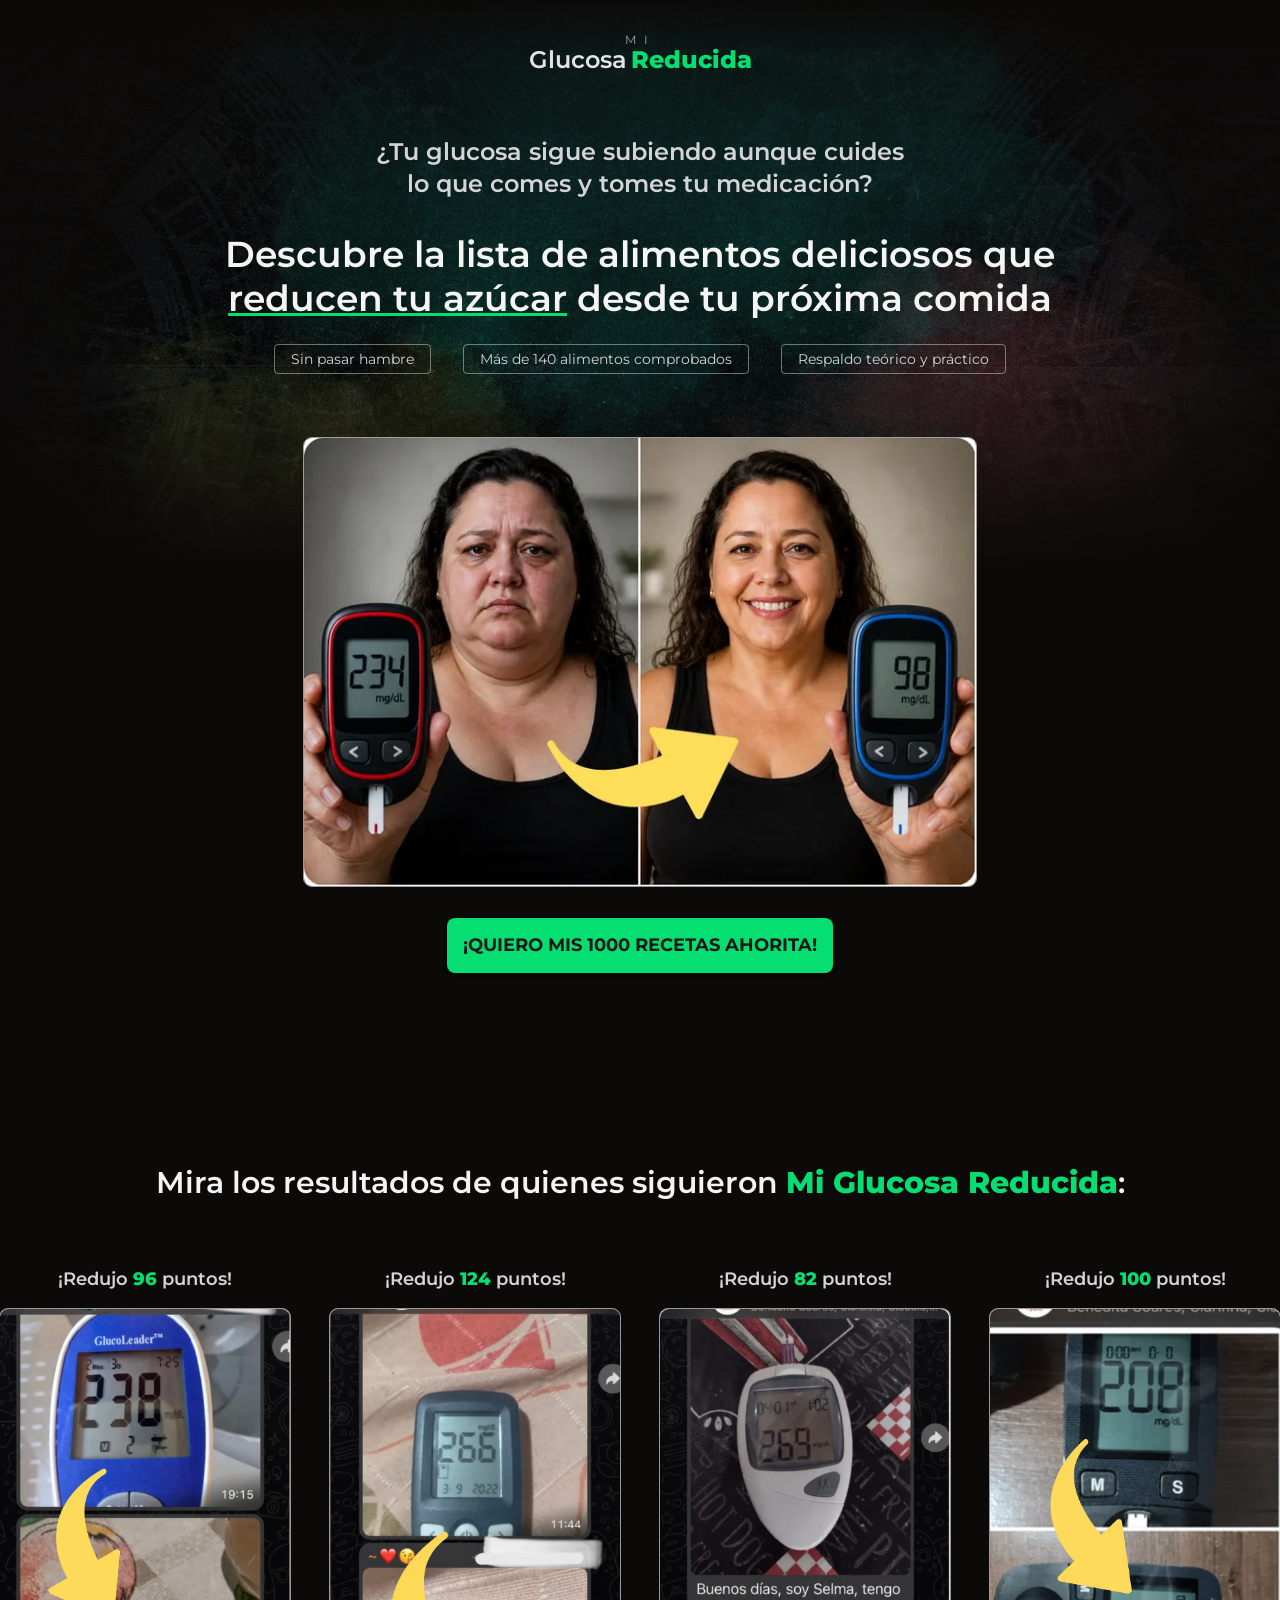
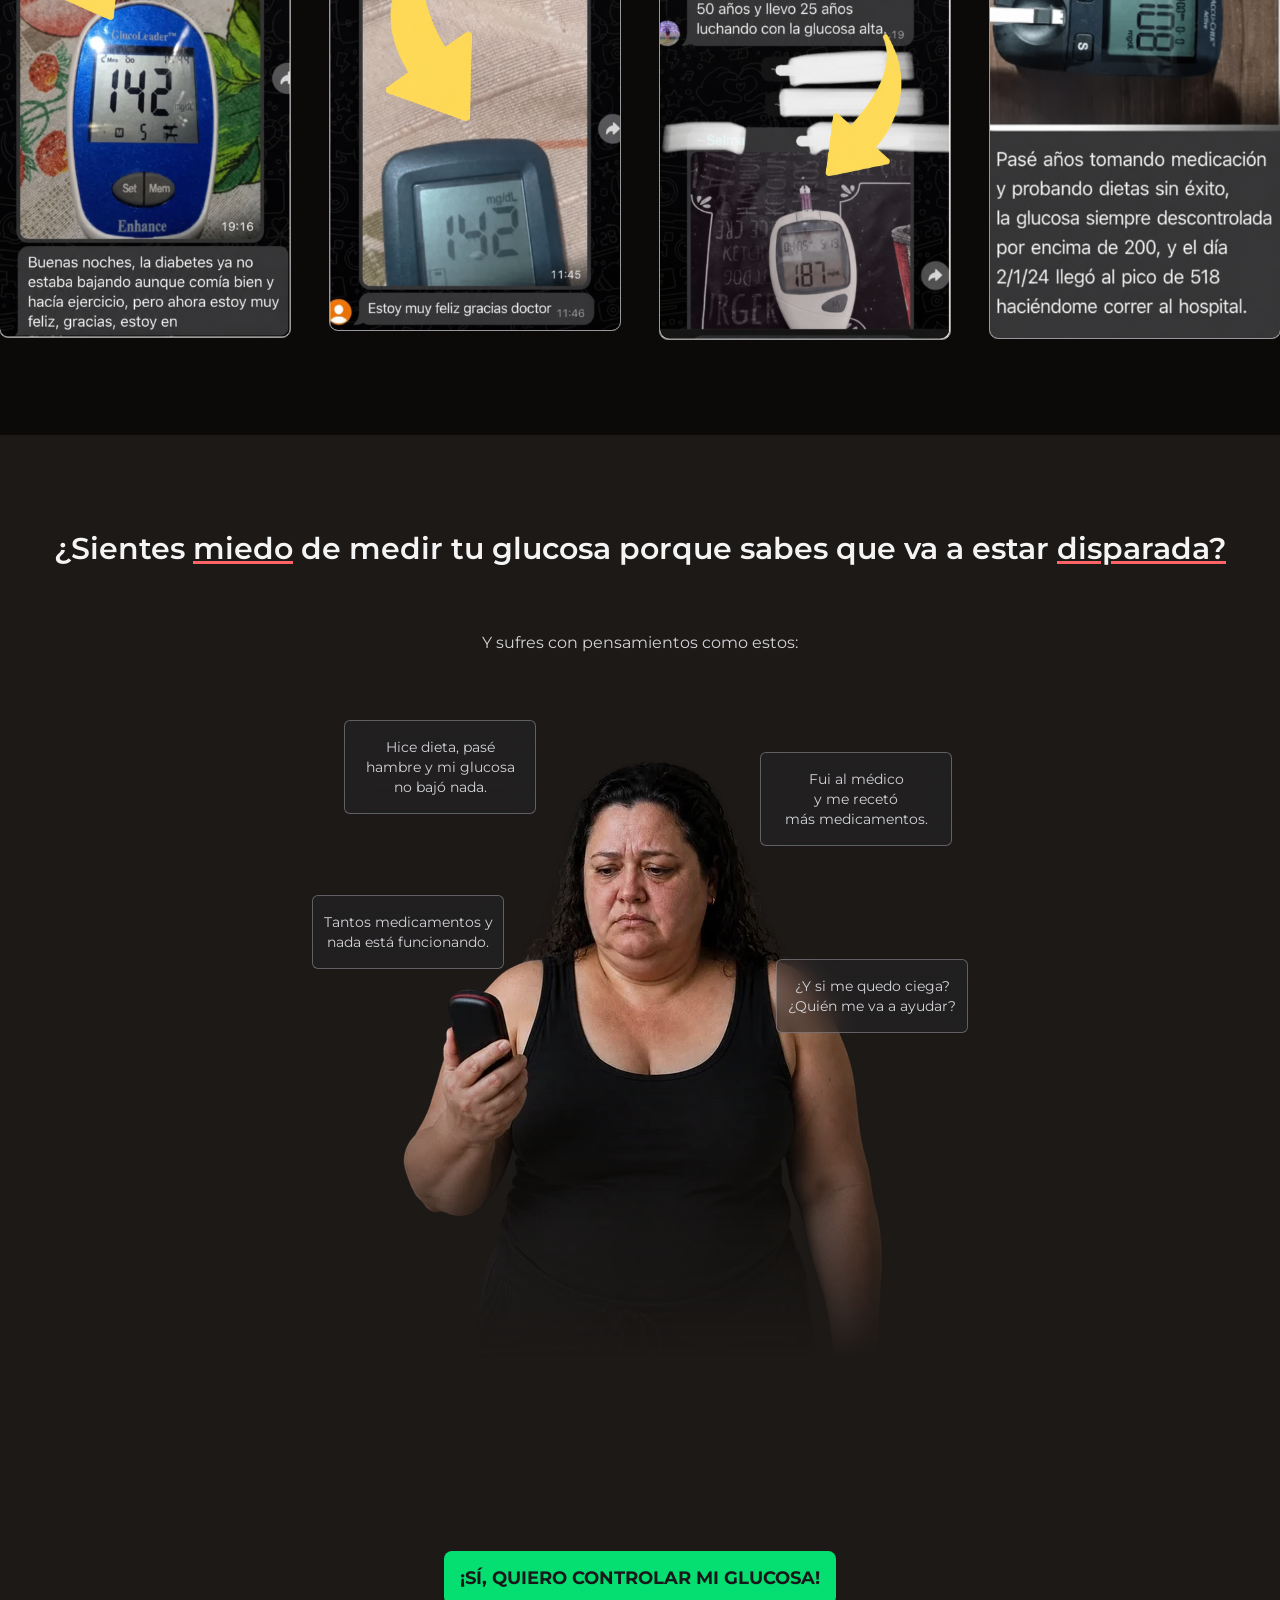
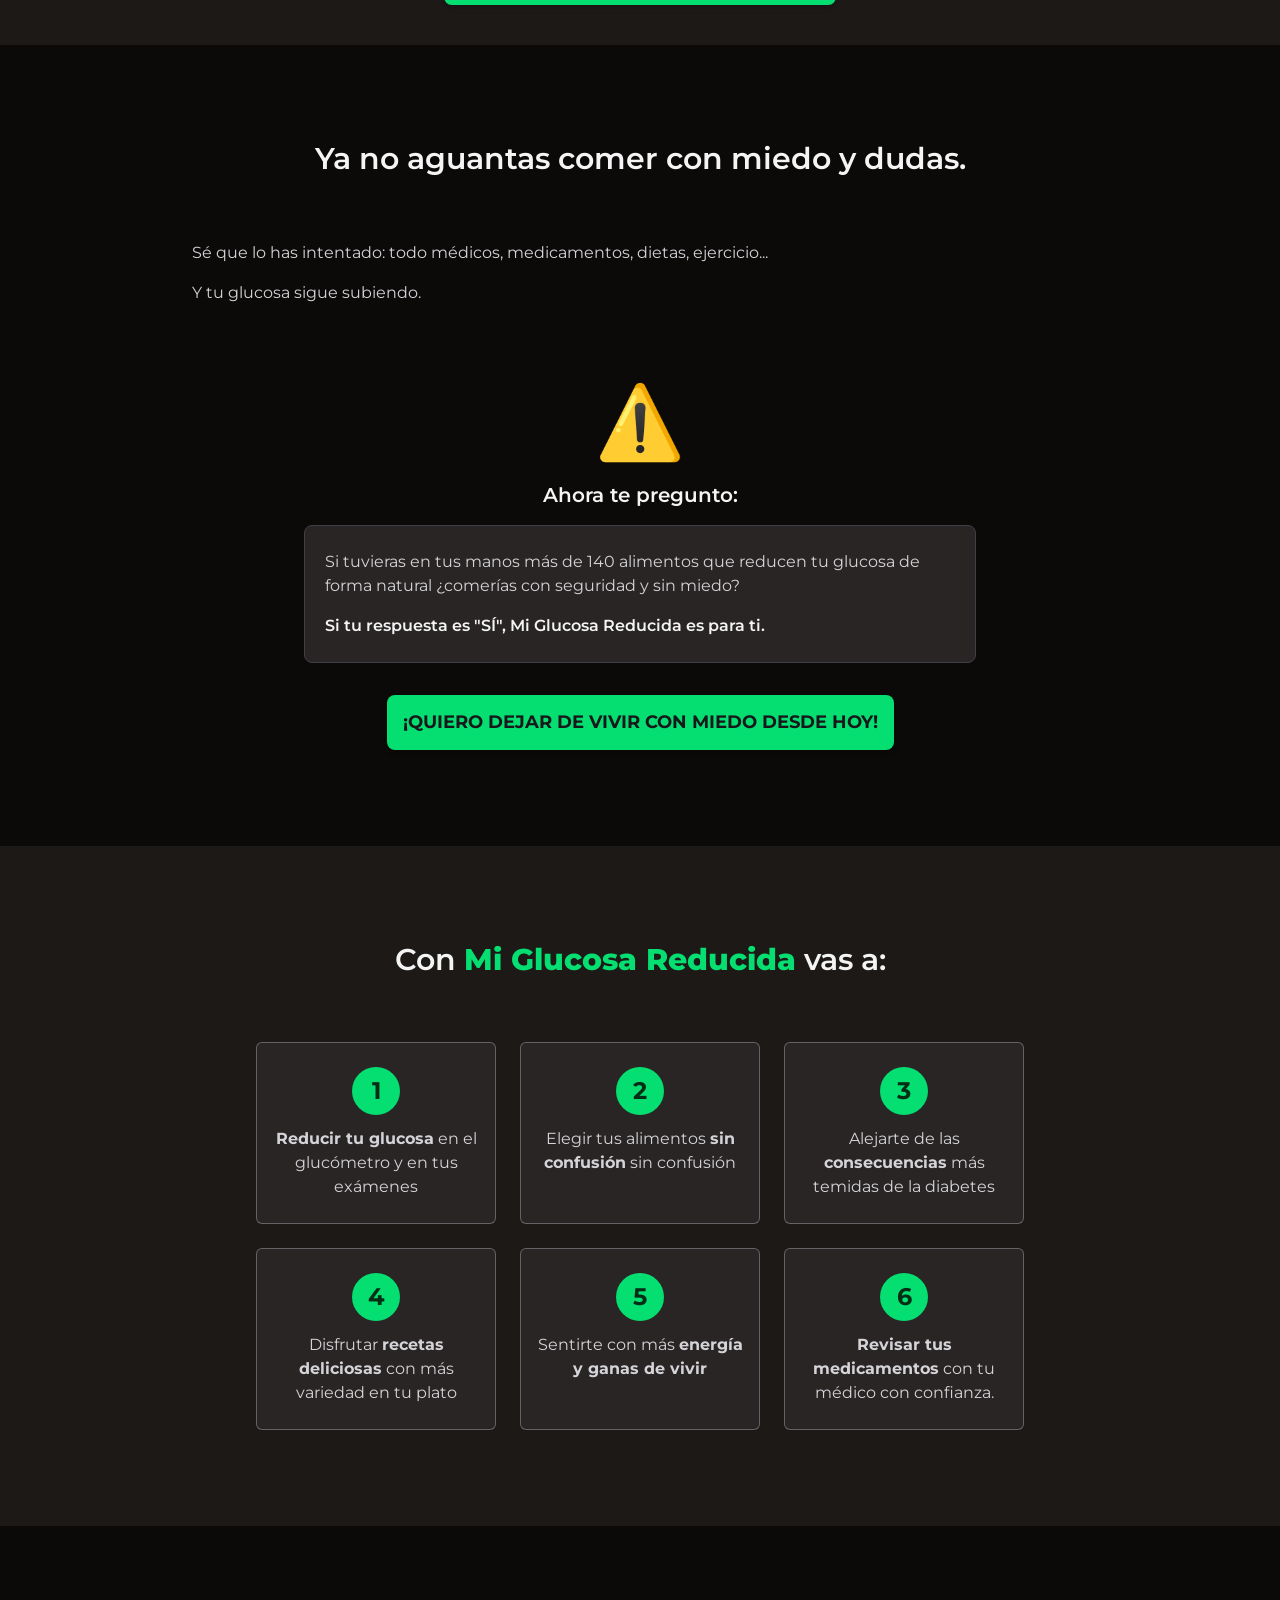
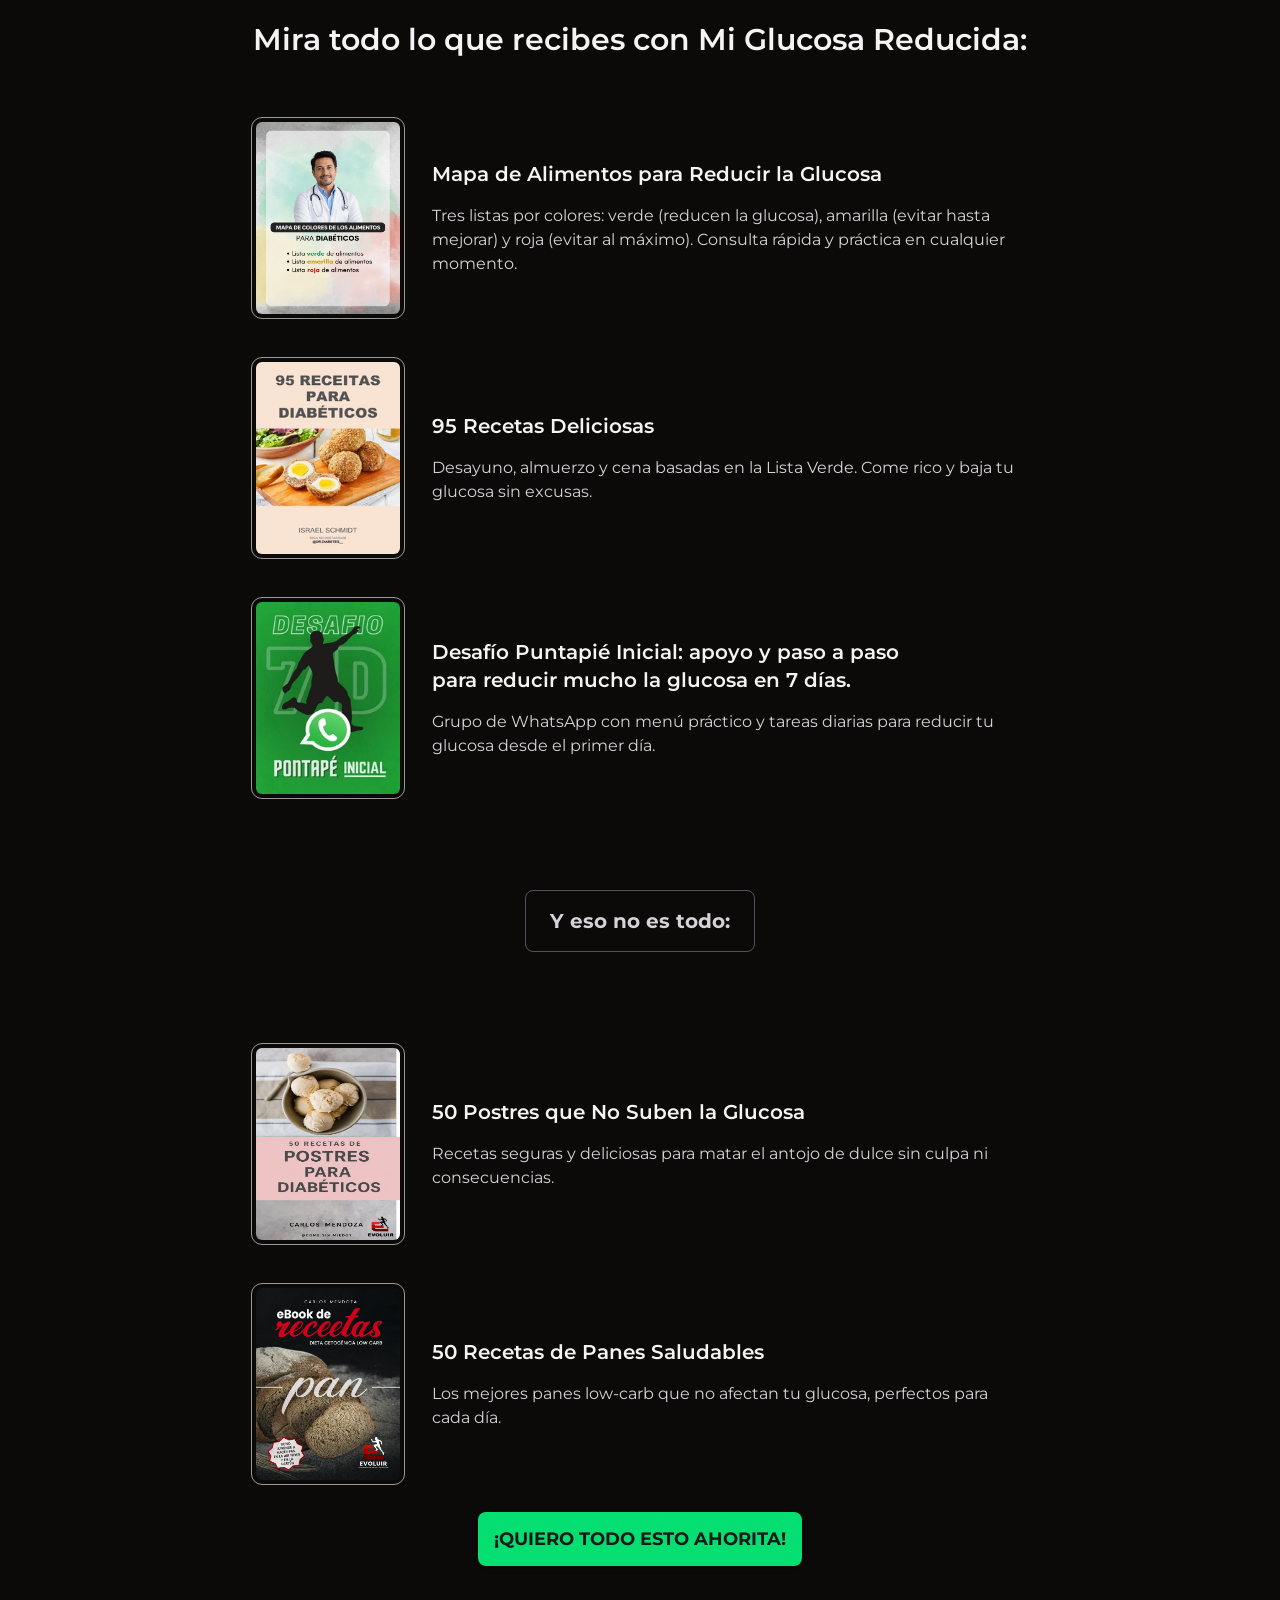
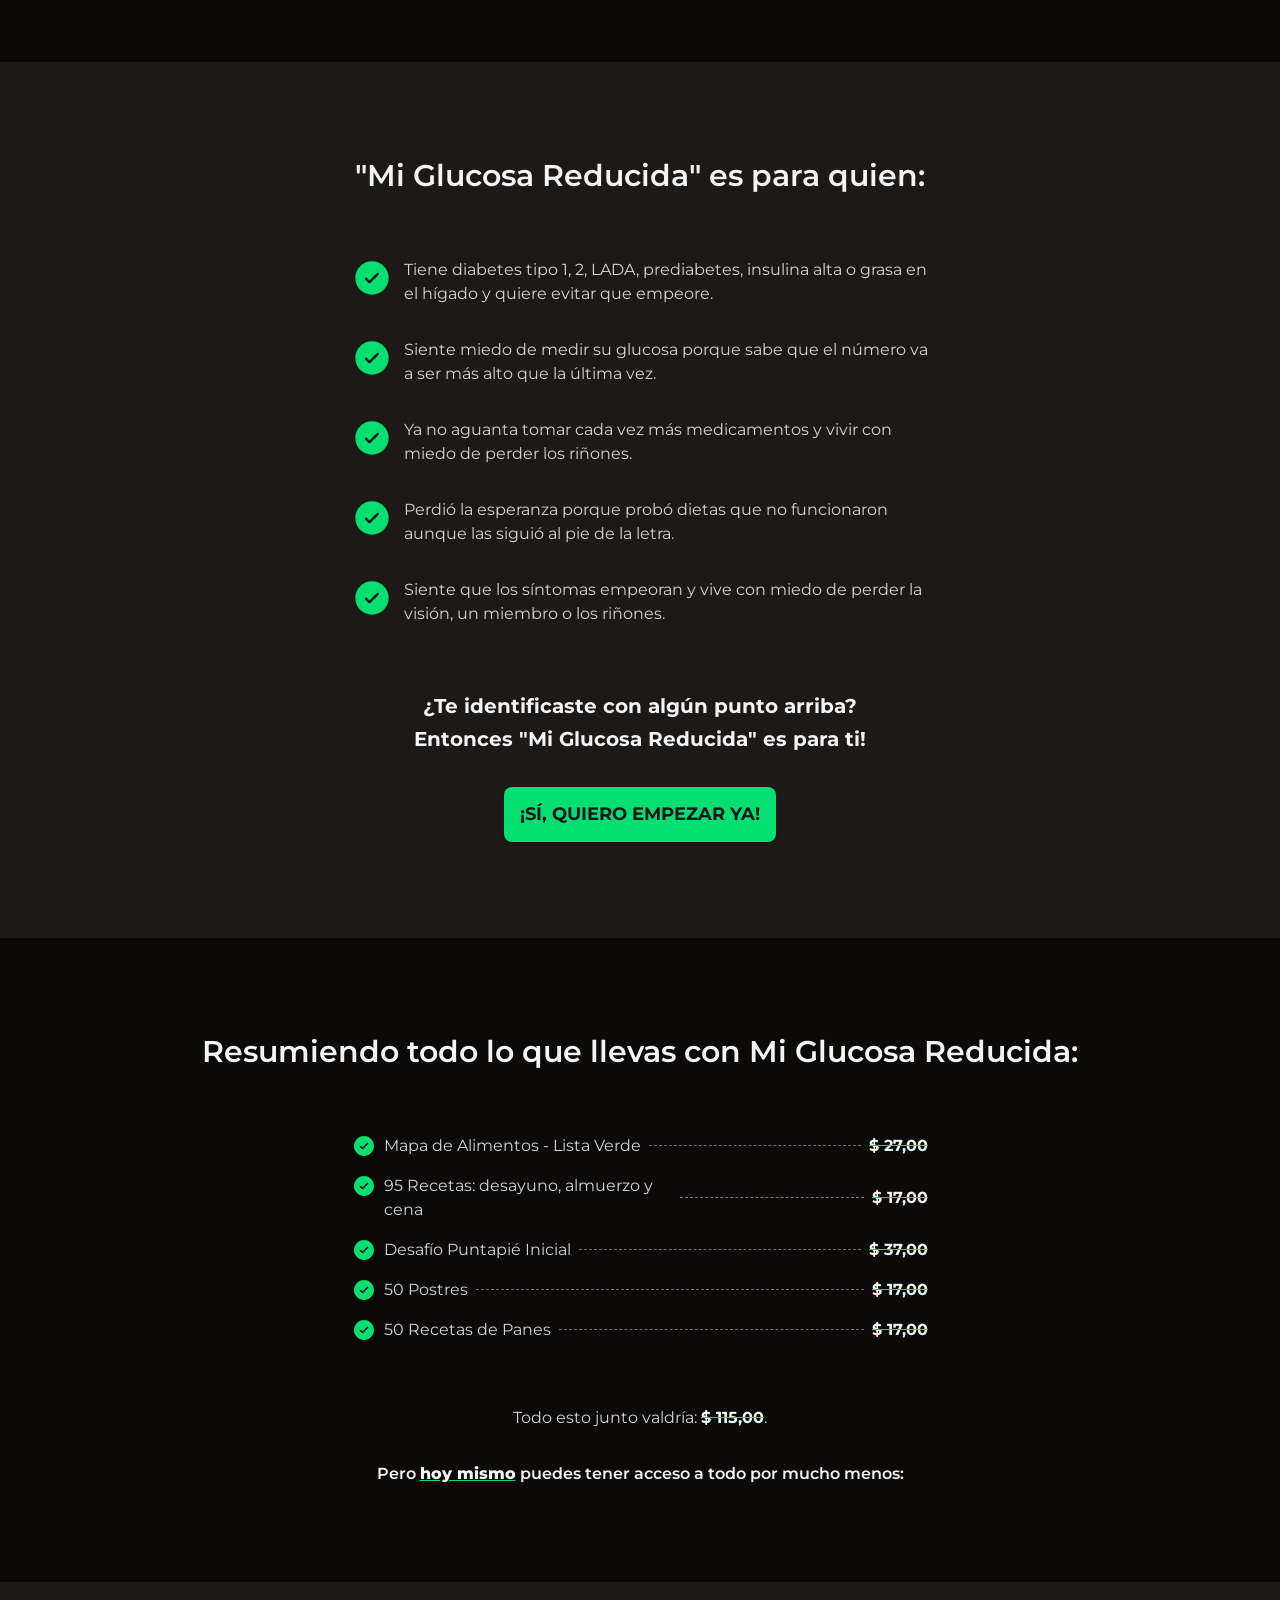
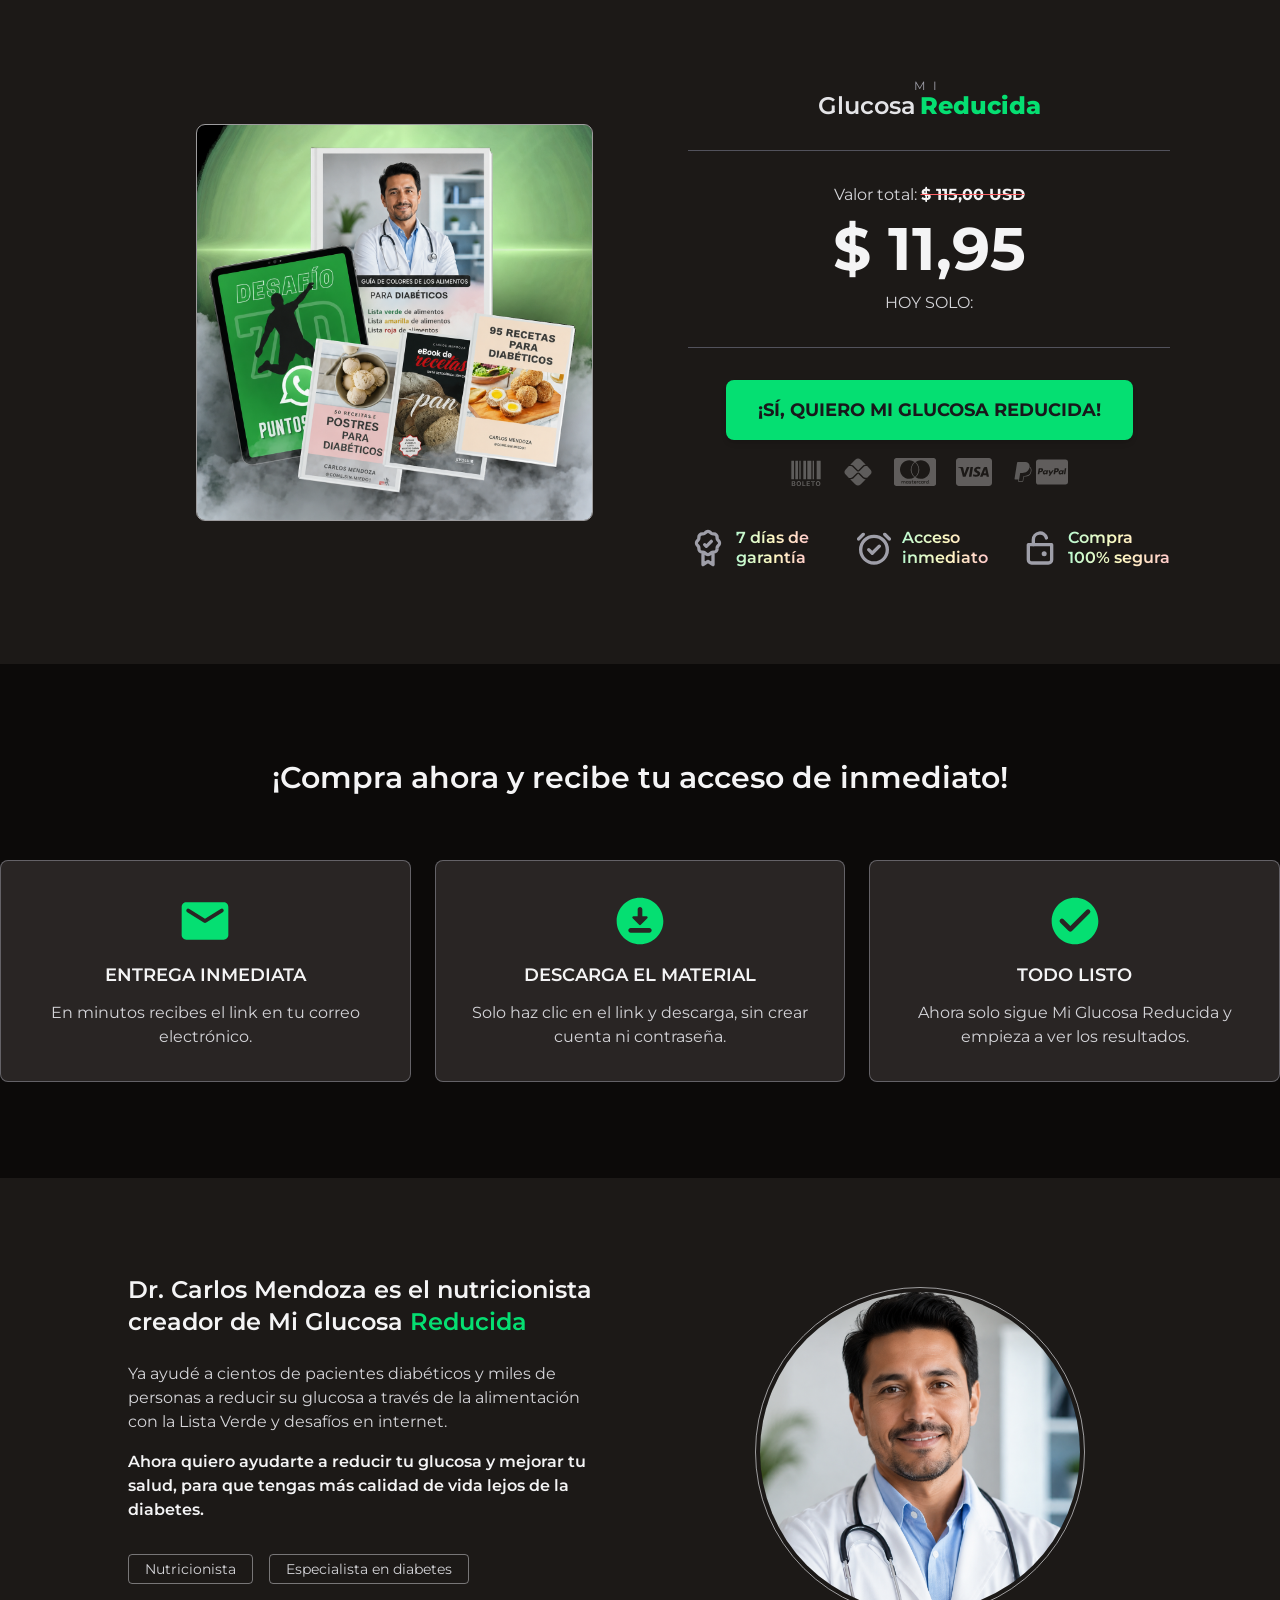
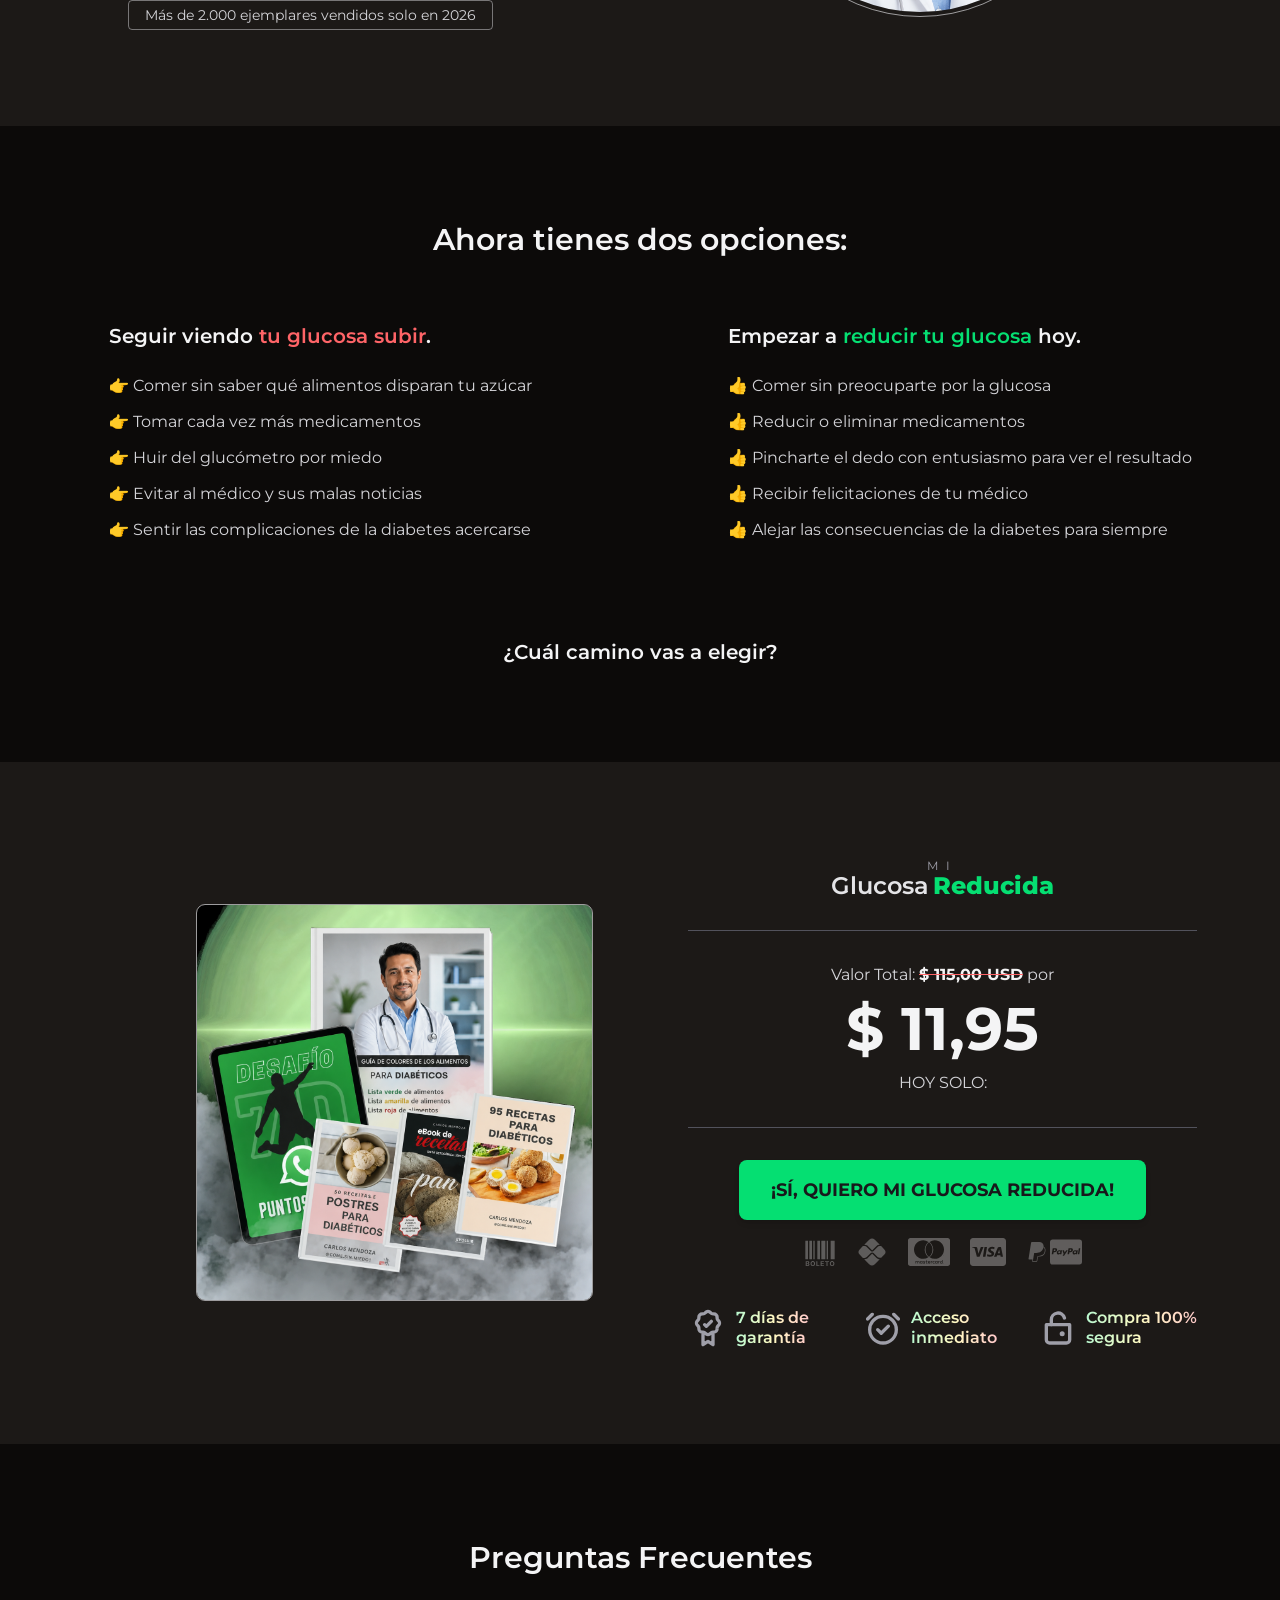
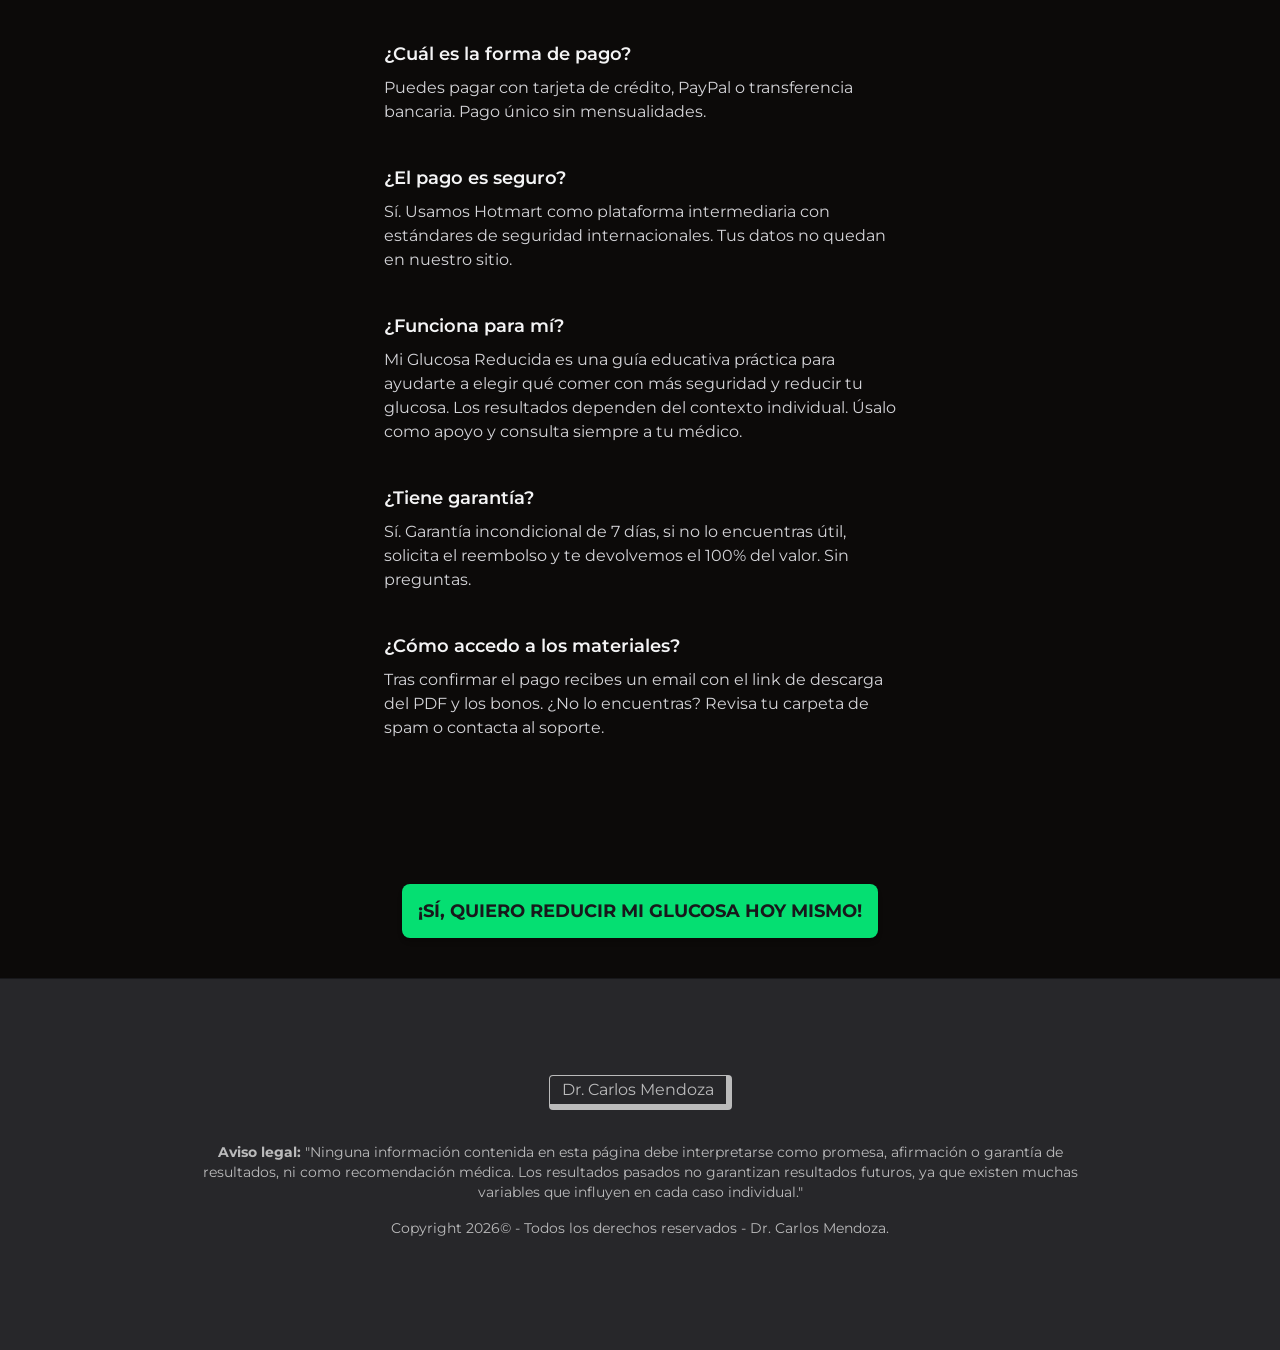
==== index.html @ 0961f821 "Add files via upload" ====
<!DOCTYPE html><html lang="pt-BR" class="scroll-smooth"><head><meta charset="UTF-8"><meta name="viewport" content="width=device-width, initial-scale=1"><meta name="generator" content="Astro v7.1.2"><meta name="description" content="Conheça o combo do mapa de cores dos alimentos para reduzir a glicose"><meta property="og:image" content="images/mapa-das-cores-dos-alimentos-para-reduzir-a-glicose-thumb.jpg"><meta property="og:image:secure_url" content="images/mapa-das-cores-dos-alimentos-para-reduzir-a-glicose-thumb.jpg"><meta property="og:image:width" content="960"><meta property="og:image:height" content="540"><meta property="og:title" content="Combo do Mapa de Cores dos Alimentos Para Reduzir a Glicose"><meta property="og:url" content="https://mapadecores.com.br/combo/26/b/"><meta property="og:description" content="Conheça o combo do mapa de cores dos alimentos para reduzir a glicose"><meta property="og:type" content="website"><meta property="og:locale" content="pt_BR"><style>html{scroll-behavior:smooth}@font-face{font-family:Montserrat-3db5c7d483ce3a81;src:url("fonts/3494249176668fcb.woff2") format("woff2");font-display:swap;unicode-range:U+0000-00FF,U+0131,U+0152-0153,U+02BB-02BC,U+02C6,U+02DA,U+02DC,U+0304,U+0308,U+0329,U+2000-206F,U+20AC,U+2122,U+2191,U+2193,U+2212,U+2215,U+FEFF,U+FFFD;font-weight:400;font-style:normal;}@font-face{font-family:Montserrat-3db5c7d483ce3a81;src:url("fonts/0a20a03174360df3.woff2") format("woff2");font-display:swap;unicode-range:U+0000-00FF,U+0131,U+0152-0153,U+02BB-02BC,U+02C6,U+02DA,U+02DC,U+0304,U+0308,U+0329,U+2000-206F,U+20AC,U+2122,U+2191,U+2193,U+2212,U+2215,U+FEFF,U+FFFD;font-weight:600;font-style:normal;}@font-face{font-family:Montserrat-3db5c7d483ce3a81;src:url("fonts/95fd2495eafe5312.woff2") format("woff2");font-display:swap;unicode-range:U+0000-00FF,U+0131,U+0152-0153,U+02BB-02BC,U+02C6,U+02DA,U+02DC,U+0304,U+0308,U+0329,U+2000-206F,U+20AC,U+2122,U+2191,U+2193,U+2212,U+2215,U+FEFF,U+FFFD;font-weight:700;font-style:normal;}@font-face{font-family:Montserrat-3db5c7d483ce3a81;src:url("fonts/64124c98598989c6.woff2") format("woff2");font-display:swap;unicode-range:U+0000-00FF,U+0131,U+0152-0153,U+02BB-02BC,U+02C6,U+02DA,U+02DC,U+0304,U+0308,U+0329,U+2000-206F,U+20AC,U+2122,U+2191,U+2193,U+2212,U+2215,U+FEFF,U+FFFD;font-weight:800;font-style:normal;}@font-face{font-family:Montserrat-3db5c7d483ce3a81;src:url("fonts/5d53c06df822aa6e.woff2") format("woff2");font-display:swap;unicode-range:U+0000-00FF,U+0131,U+0152-0153,U+02BB-02BC,U+02C6,U+02DA,U+02DC,U+0304,U+0308,U+0329,U+2000-206F,U+20AC,U+2122,U+2191,U+2193,U+2212,U+2215,U+FEFF,U+FFFD;font-weight:400;font-style:italic;}@font-face{font-family:Montserrat-3db5c7d483ce3a81;src:url("fonts/ff69ba1182a09f21.woff2") format("woff2");font-display:swap;unicode-range:U+0000-00FF,U+0131,U+0152-0153,U+02BB-02BC,U+02C6,U+02DA,U+02DC,U+0304,U+0308,U+0329,U+2000-206F,U+20AC,U+2122,U+2191,U+2193,U+2212,U+2215,U+FEFF,U+FFFD;font-weight:600;font-style:italic;}@font-face{font-family:Montserrat-3db5c7d483ce3a81;src:url("fonts/ea0f2c9e1787a89d.woff2") format("woff2");font-display:swap;unicode-range:U+0000-00FF,U+0131,U+0152-0153,U+02BB-02BC,U+02C6,U+02DA,U+02DC,U+0304,U+0308,U+0329,U+2000-206F,U+20AC,U+2122,U+2191,U+2193,U+2212,U+2215,U+FEFF,U+FFFD;font-weight:700;font-style:italic;}@font-face{font-family:Montserrat-3db5c7d483ce3a81;src:url("fonts/355135a9827a321c.woff2") format("woff2");font-display:swap;unicode-range:U+0000-00FF,U+0131,U+0152-0153,U+02BB-02BC,U+02C6,U+02DA,U+02DC,U+0304,U+0308,U+0329,U+2000-206F,U+20AC,U+2122,U+2191,U+2193,U+2212,U+2215,U+FEFF,U+FFFD;font-weight:800;font-style:italic;}@font-face{font-family:"Montserrat-3db5c7d483ce3a81 fallback: Arial";src:local("Arial");font-display:swap;font-weight:400;font-style:normal;size-adjust:112.8307%;ascent-override:85.7923%;descent-override:22.2457%;line-gap-override:0%;}@font-face{font-family:"Montserrat-3db5c7d483ce3a81 fallback: Arial";src:local("Arial");font-display:swap;font-weight:600;font-style:normal;size-adjust:112.8307%;ascent-override:85.7923%;descent-override:22.2457%;line-gap-override:0%;}@font-face{font-family:"Montserrat-3db5c7d483ce3a81 fallback: Arial Bold";src:local("Arial Bold");font-display:swap;font-weight:700;font-style:normal;size-adjust:104.7959%;ascent-override:92.37%;descent-override:23.9513%;line-gap-override:0%;}@font-face{font-family:"Montserrat-3db5c7d483ce3a81 fallback: Arial Bold";src:local("Arial Bold");font-display:swap;font-weight:800;font-style:normal;size-adjust:104.7959%;ascent-override:92.37%;descent-override:23.9513%;line-gap-override:0%;}@font-face{font-family:"Montserrat-3db5c7d483ce3a81 fallback: Arial";src:local("Arial");font-display:swap;font-weight:400;font-style:italic;size-adjust:112.8307%;ascent-override:85.7923%;descent-override:22.2457%;line-gap-override:0%;}@font-face{font-family:"Montserrat-3db5c7d483ce3a81 fallback: Arial";src:local("Arial");font-display:swap;font-weight:600;font-style:italic;size-adjust:112.8307%;ascent-override:85.7923%;descent-override:22.2457%;line-gap-override:0%;}@font-face{font-family:"Montserrat-3db5c7d483ce3a81 fallback: Arial Bold";src:local("Arial Bold");font-display:swap;font-weight:700;font-style:italic;size-adjust:104.7959%;ascent-override:92.37%;descent-override:23.9513%;line-gap-override:0%;}@font-face{font-family:"Montserrat-3db5c7d483ce3a81 fallback: Arial Bold";src:local("Arial Bold");font-display:swap;font-weight:800;font-style:italic;size-adjust:104.7959%;ascent-override:92.37%;descent-override:23.9513%;line-gap-override:0%;}:root{--font-montserrat:Montserrat-3db5c7d483ce3a81,"Montserrat-3db5c7d483ce3a81 fallback: Arial","Montserrat-3db5c7d483ce3a81 fallback: Arial Bold",sans-serif;}</style><link rel="preload" href="/_astro/fonts/3494249176668fcb.woff2" as="font" type="font/woff2" crossorigin=""><link rel="preload" href="/_astro/fonts/0a20a03174360df3.woff2" as="font" type="font/woff2" crossorigin=""><link rel="preload" href="/_astro/fonts/95fd2495eafe5312.woff2" as="font" type="font/woff2" crossorigin=""><link rel="preload" href="/_astro/fonts/64124c98598989c6.woff2" as="font" type="font/woff2" crossorigin=""><link rel="preload" href="/_astro/fonts/5d53c06df822aa6e.woff2" as="font" type="font/woff2" crossorigin=""><link rel="preload" href="/_astro/fonts/ff69ba1182a09f21.woff2" as="font" type="font/woff2" crossorigin=""><link rel="preload" href="/_astro/fonts/ea0f2c9e1787a89d.woff2" as="font" type="font/woff2" crossorigin=""><link rel="preload" href="/_astro/fonts/355135a9827a321c.woff2" as="font" type="font/woff2" crossorigin=""><link rel="apple-touch-icon" sizes="180x180" href="/apple-touch-icon.png"><link rel="icon" type="image/png" sizes="32x32" href="/favicon-32x32.png"><link rel="icon" type="image/png" sizes="16x16" href="/favicon-16x16.png"><link rel="manifest" href="/site.webmanifest"><title>Combo do Mapa de Cores dos Alimentos Para Reduzir a Glicose</title><script type="text/javascript" crossorigin="anonymous" async="" src="js/array.js"></script><script async="" src="js/fbevents.js"></script><script>(function(){const fbqID = "9533094236805720";
const gadsID = "AW-761208349";
const capiEndpoint = "https://mapadecores.com.br/api/capi";
const eventSourceUrl = "https://mapadecores.com.br";
const loadPixels = true;

window.strider = {
  load: loadPixels,
  data: {},
  config: {
    fbq: {
      id: fbqID
    },
    capi: {
      endpoint: capiEndpoint,
      data: {
        event_source_url: eventSourceUrl
      }
    }
  }
}
if (gadsID) {
  window.strider.config.gads = { id: gadsID }
}
})();</script><!-- Google tag (gtag.js) --><script type="module">globalThis.process??={},globalThis.process.env??={};</script><script>(function(){const gtagID = "G-8T6H386Y96";
const gadsID = "AW-761208349";

// @ts-nocheck
window.dataLayer = window.dataLayer || [];
window.gtag = function () { dataLayer.push(arguments); }
gtag('js', new Date());

const debug = !!new URLSearchParams(window.location.search).get('trackingdebug')
gtag('config', gtagID, { debug_mode: debug, send_page_view: false });
if (gadsID) {
  gtag('config', gadsID, { debug_mode: debug, send_page_view: false });
}
})();</script><!-- Facebook Pixel Code --><script>(function(){const fbqID = "9533094236805720";

!function (f, b, e, v, n, t, s) {
  if (f.fbq) return; n = f.fbq = function () {
    n.callMethod ?
      n.callMethod.apply(n, arguments) : n.queue.push(arguments)
  };
  if (!f._fbq) f._fbq = n; n.push = n; n.loaded = !0; n.version = '2.0';
  n.queue = []; t = b.createElement(e); t.async = !0;
  t.src = v; s = b.getElementsByTagName(e)[0];
  s.parentNode.insertBefore(t, s)
}(window, document, 'script',
  'https://connect.facebook.net/en_US/fbevents.js');
fbq('init', fbqID);
})();</script><!-- End Facebook Pixel Code --><script type="module" src="js/StriderDefault.astro_astro_type_script_index_1_lang.DEKTd4HU.js"></script><script type="module">globalThis.process??={},globalThis.process.env??={},(function(e,t){var n,r,i,a;t.__SV||=(window.posthog=t,t._i=[],t.init=function(o,s,c){function l(e,t){var n=t.split(`.`);n.length==2&&(e=e[n[0]],t=n[1]),e[t]=function(){e.push([t].concat(Array.prototype.slice.call(arguments,0)))}}(i=e.createElement(`script`)).type=`text/javascript`,i.crossOrigin=`anonymous`,i.async=!0,i.src=s.api_host.replace(`.i.posthog.com`,`-assets.i.posthog.com`)+`/static/array.js`,(a=e.getElementsByTagName(`script`)[0]).parentNode.insertBefore(i,a);var u=t;for(c===void 0?c=`posthog`:u=t[c]=[],u.people=u.people||[],u.toString=function(e){var t=`posthog`;return c!==`posthog`&&(t+=`.`+c),e||(t+=` (stub)`),t},u.people.toString=function(){return u.toString(1)+`.people (stub)`},n=`init be ys Ss me gs ws capture Ne calculateEventProperties xs register register_once register_for_session unregister unregister_for_session Rs getFeatureFlag getFeatureFlagPayload isFeatureEnabled reloadFeatureFlags updateEarlyAccessFeatureEnrollment getEarlyAccessFeatures on onFeatureFlags onSurveysLoaded onSessionId getSurveys getActiveMatchingSurveys renderSurvey canRenderSurvey canRenderSurveyAsync identify setPersonProperties group resetGroups setPersonPropertiesForFlags resetPersonPropertiesForFlags setGroupPropertiesForFlags resetGroupPropertiesForFlags reset get_distinct_id getGroups get_session_id get_session_replay_url alias set_config startSessionRecording stopSessionRecording sessionRecordingStarted captureException loadToolbar get_property getSessionProperty Is ks createPersonProfile Ps bs opt_in_capturing opt_out_capturing has_opted_in_capturing has_opted_out_capturing clear_opt_in_out_capturing $s debug Es getPageViewId captureTraceFeedback captureTraceMetric`.split(` `),r=0;r<n.length;r++)l(u,n[r]);t._i.push([o,s,c])},1)})(document,window.posthog||[]);var e={},t=new URL(window.location.href),n=t.searchParams.get(`trk1`),r=t.searchParams.get(`trk2`);n!==null&&(e.distinctID=n),r!==null&&(e.sessionID=r),window&&posthog.init(`phc_aKDJx5xqWDlixc7cv0UODJMG2ZhDA4ATgphQxnyOgrl`,{api_host:`https://saber.mapadecores.com.br`,ui_host:`https://us.posthog.com`,person_profiles:`always`,bootstrap:e});</script><link rel="stylesheet" href="css/global.Bov_bDyM.css"><script>!(function(w,p,f,c){if(!window.crossOriginIsolated && !navigator.serviceWorker) return;c=w[p]=Object.assign(w[p]||{},{"lib":"/~partytown/","debug":false});c[f]=(c[f]||[])})(window,'partytown','forward');/* Partytown 0.13.2 - MIT QwikDev */
const t={preserveBehavior:!1},e=e=>{if("string"==typeof e)return[e,t];const[n,r=t]=e;return[n,{...t,...r}]},n=Object.freeze((t=>{const e=new Set;let n=[];do{Object.getOwnPropertyNames(n).forEach((t=>{"function"==typeof n[t]&&e.add(t)}))}while((n=Object.getPrototypeOf(n))!==Object.prototype);return Array.from(e)})());!function(t,r,o,i,a,s,c,l,d,p,u=t,f){function h(){f||(f=1,"/"==(c=(s.lib||"/~partytown/")+(s.debug?"debug/":""))[0]&&(d=r.querySelectorAll('script[type="text/partytown"]'),i!=t?i.dispatchEvent(new CustomEvent("pt1",{detail:t})):(l=setTimeout(v,(null==s?void 0:s.fallbackTimeout)||1e4),r.addEventListener("pt0",w),a?y(1):o.serviceWorker?o.serviceWorker.register(c+(s.swPath||"partytown-sw.js"),{scope:c}).then((function(t){t.active?y():t.installing&&t.installing.addEventListener("statechange",(function(t){"activated"==t.target.state&&y()}))}),console.error):v())))}function y(e){p=r.createElement(e?"script":"iframe"),t._pttab=Date.now(),e||(p.style.display="block",p.style.width="0",p.style.height="0",p.style.border="0",p.style.visibility="hidden",p.setAttribute("aria-hidden",!0)),p.src=c+"partytown-"+(e?"atomics.js?v=0.13.2":"sandbox-sw.html?"+t._pttab),r.querySelector(s.sandboxParent||"body").appendChild(p)}function v(n,o){for(w(),i==t&&(s.forward||[]).map((function(n){const[r]=e(n);delete t[r.split(".")[0]]})),n=0;n<d.length;n++)(o=r.createElement("script")).innerHTML=d[n].innerHTML,o.nonce=s.nonce,r.head.appendChild(o);p&&p.parentNode.removeChild(p)}function w(){clearTimeout(l)}s=t.partytown||{},i==t&&(s.forward||[]).map((function(r){const[o,{preserveBehavior:i}]=e(r);u=t,o.split(".").map((function(e,r,o){var a;u=u[o[r]]=r+1<o.length?u[o[r]]||(a=o[r+1],n.includes(a)?[]:{}):(()=>{let e=null;if(i){const{methodOrProperty:n,thisObject:r}=((t,e)=>{let n=t;for(let t=0;t<e.length-1;t+=1)n=n[e[t]];return{thisObject:n,methodOrProperty:e.length>0?n[e[e.length-1]]:void 0}})(t,o);"function"==typeof n&&(e=(...t)=>n.apply(r,...t))}return function(){let n;return e&&(n=e(arguments)),(t._ptf=t._ptf||[]).push(o,arguments),n}})()}))})),"complete"==r.readyState?h():(t.addEventListener("DOMContentLoaded",h),t.addEventListener("load",h))}(window,document,navigator,top,window.crossOriginIsolated);;(e=>{e.addEventListener("astro:before-swap",e=>{let r=document.body.querySelector("iframe[src*='/~partytown/']");if(r)e.newDocument.body.append(r)})})(document);</script></head><body class="selection:bg-verde-400 selection:text-zinc-900"><main class="text-zinc-300 bg-stone-950"><section class="relative isolate pt-6 pb-12 px-2 bg-stone-950 text-center sm:pt-8 lg:px-0 lg:pb-24"><div class="container mx-auto max-w-lg md:max-w-2xl lg:max-w-4xl">
  <div class="flex flex-col"><span class="text-center uppercase tracking-[.5rem] text-xs text-zinc-400">Mi</span><p class="flex gap-1 mx-auto"><span class="font-semibold text-2xl/6 text-zinc-200">Glucosa</span><span class="font-black text-2xl/6 text-green-400">Reducida</span></p></div><h2 class="mt-8 text-lg text-zinc-300 font-semibold text-balance lg:mt-16 lg:text-2xl">¿Tu glucosa sigue subiendo aunque cuides lo que comes y tomes tu medicación?</h2><h1 class="mt-8 text-[min(5.7vw,theme(fontSize[xl]))] font-semibold text-stone-100 text-balance text-center lg:mt-8 lg:text-4xl/11">Descubre la lista de alimentos deliciosos que <span class="underline decoration-green-400">reducen tu azúcar</span> desde tu próxima comida</h1><div class="mt-6 flex flex-wrap gap-2 justify-center items-center lg:gap-8"><span class="px-2 py-1 w-fit text-zinc-300 text-xs rounded border border-zinc-300/50 lg:px-4 lg:text-sm">Sin pasar hambre</span><span class="px-2 py-1 w-fit text-zinc-300 text-xs rounded border border-zinc-300/50 lg:px-4 lg:text-sm">Más de 140 alimentos comprobados</span><span class="px-2 py-1 w-fit text-zinc-300 text-xs rounded border border-zinc-300/50 lg:px-4 lg:text-sm">Respaldo teórico y práctico</span></div><img src="images/hero-01.B2yIjTvP_zwDDm.webp" alt="mulheres" loading="eager" decoding="async" width="700" height="467" class="mt-8 mx-auto max-w-2xl w-full rounded-lg outline-zinc-300/70 outline-1 lg:mt-16"><div class="mt-4 flex justify-center lg:mt-8"><a href="#precio-principal" onclick="document.getElementById('precio-principal').scrollIntoView({behavior:'smooth'}); return false;" style="padding:1rem; padding-left:1rem; padding-right:1rem; text-transform:uppercase; text-align:center; font-size:1.125rem; line-height:1.25; font-weight:700; color:var(--color-zinc-900); background-color:var(--color-green-400); border-radius:var(--radius-lg); transition-duration:.3s; box-shadow:0 4px 6px -1px #0000001a,0 2px 4px -2px #0000001a; text-wrap:balance;">¡QUIERO MIS 1000 RECETAS AHORITA!</a></div><div class="absolute z-[-1] inset-0 w-full h-full lg:hidden"><img src="images/mobile-bg.BMpvI49u_Z1VsXmM.webp" alt="bg do cardápio" loading="eager" decoding="async" width="450" height="800" class="sm:hidden object-contain mx-auto object-top w-full opacity-60 mt-[10%] [mask-image:linear-gradient(to_bottom,transparent,rgba(0,0,0,.5)_3%,black_8%,transparent_80%)]"></div><div class="hidden absolute z-[-1] inset-0 w-full sm:block"><img src="images/desktop-bg.BszCWSKM_277HbT.webp" alt="bg do cardápio" loading="eager" decoding="async" width="1920" height="1080" class="object-cover w-full opacity-60 [mask-image:linear-gradient(to_bottom,transparent,rgba(0,0,0,.5)_8%,black_48%,transparent_80%)]">
  </div></div></section><section class="relative z-10 py-12 px-2 lg:px-0 lg:py-24"><div class="container mx-auto max-w-screen-sm lg:max-w-screen-xl"><h2 class="text-xl font-semibold text-center text-balance text-zinc-100 lg:text-3xl">Mira los resultados de quienes siguieron <strong class="text-green-400">Mi Glucosa Reducida</strong>:</h2><div class="mt-8 grid grid-cols-2 gap-x-4 gap-y-10 lg:mt-16 lg:grid-cols-4 lg:gap-10"><div><p class="text-center font-semibold text-sm lg:text-lg">¡Redujo <strong class="text-green-400">96</strong> puntos!</p><img src="images/glucomet1.png" alt="prova" loading="lazy" decoding="async" width="600" height="1301" class="mt-2 w-full rounded-lg outline-zinc-300/70 outline-1 lg:mt-4"></div><div><p class="text-center font-semibold text-sm lg:text-lg">¡Redujo <strong class="text-green-400">124</strong> puntos!</p><img src="images/glucomet2.png" alt="prova" loading="lazy" decoding="async" width="600" height="1284" class="mt-2 w-full rounded-lg outline-zinc-300/70 outline-1 lg:mt-4"></div><div><p class="text-center font-semibold text-sm lg:text-lg">¡Redujo <strong class="text-green-400">82</strong> puntos!</p><img src="images/glucomet3.png" alt="prova" loading="lazy" decoding="async" width="600" height="1301" class="mt-2 w-full rounded-lg outline-zinc-300/70 outline-1 lg:mt-4"></div><div><p class="text-center font-semibold text-sm lg:text-lg">¡Redujo <strong class="text-green-400">100</strong> puntos!</p><img src="images/glucomet4.png" alt="prova" loading="lazy" decoding="async" width="600" height="1301" class="mt-2 w-full rounded-lg outline-zinc-300/70 outline-1 lg:mt-4"></div></div></div></section><section class="pt-12 px-2 bg-stone-900  lg:px-0 lg:pt-24"><div class="container mx-auto max-w-screen-sm lg:max-w-screen-xl"><h2 class="text-xl font-semibold text-center text-balance text-zinc-100 lg:text-3xl">¿Sientes  <span class="underline decoration-red-400"> miedo</span> de medir tu glucosa porque sabes que va a estar <span class="underline decoration-red-400">disparada?</span></h2><div class="mt-8 lg:mt-16"><p class="text-center text-balance">Y sufres con pensamientos como estos:</p><div class="relative isolate w-fit mx-auto lg:px-12 lg:pt-16"><img src="images/sad-01.BKxjEHmF_2qthgT.webp" alt="prova" loading="lazy" decoding="async" width="600" height="800" class="w-full mx-auto mask-b-from-40% mask-b-to-80% lg:w-fit"><div class="absolute inset-0 grid grid-cols-3 grid-rows-2 lg:grid-rows-3"><div class="w-32 h-fit px-1 py-2 self-center justify-self-center text-sm text-center text-balance bg-zinc-800/50 rounded-md border border-zinc-400/50 backdrop-blur-md lg:w-48 lg:px-2 lg:py-4 -translate-y-8 translate-x-4 lg:translate-x-8">Hice dieta, pasé hambre y mi glucosa no bajó nada.</div>
    <div class="w-32 h-fit px-1 py-2 self-center justify-self-center text-sm text-center text-balance bg-zinc-800/50 rounded-md border border-zinc-400/50 backdrop-blur-md lg:w-48 lg:px-2 lg:py-4 opacity-0"></div><div class="w-32 h-fit px-1 py-2 self-center justify-self-center text-sm text-center text-balance bg-zinc-800/50 rounded-md border border-zinc-400/50 backdrop-blur-md lg:w-48 lg:px-2 lg:py-4 -translate-x-4">Fui al médico y me recetó más medicamentos.</div><div class="w-32 h-fit px-1 py-2 self-center justify-self-center text-sm text-center text-balance bg-zinc-800/50 rounded-md border border-zinc-400/50 backdrop-blur-md lg:w-48 lg:px-2 lg:py-4 self-start -translate-y-8 lg:-translate-y-12">Tantos medicamentos y nada está funcionando.</div><div class="w-32 h-fit px-1 py-2 self-center justify-self-center text-sm text-center text-balance bg-zinc-800/50 rounded-md border border-zinc-400/50 backdrop-blur-md lg:w-48 lg:px-2 lg:py-4 opacity-0 self-center translate-y-4 lg:translate-y-12"></div><div class="w-32 h-fit px-1 py-2 self-center justify-self-center text-sm text-center text-balance bg-zinc-800/50 rounded-md border border-zinc-400/50 backdrop-blur-md lg:w-48 lg:px-2 lg:py-4 self-start lg:translate-y-4">¿Y si me quedo ciega? ¿Quién me va a ayudar?</div></div></div></div></div><div class="mt-4 flex justify-center lg:mt-8"><a href="#precio-principal" onclick="document.getElementById('precio-principal').scrollIntoView({behavior:'smooth'}); return false;" style="padding:1rem; padding-left:1rem; padding-right:1rem; text-transform:uppercase; text-align:center; font-size:1.125rem; line-height:1.25; font-weight:700; color:var(--color-zinc-900); background-color:var(--color-green-400); border-radius:var(--radius-lg); transition-duration:.3s; box-shadow:0 4px 6px -1px #0000001a,0 2px 4px -2px #0000001a; text-wrap:balance; margin-top:16px; margin-bottom:40px; margin-top: 0px;">¡SÍ, QUIERO CONTROLAR MI GLUCOSA!</a></div></section><section class="py-12 px-2 bg-stone-950 lg:px-0 lg:py-24"><div class="container mx-auto max-w-screen-sm lg:max-w-screen-xl"><h2 class="text-xl font-semibold text-center text-balance text-zinc-100 lg:text-3xl">Ya no aguantas comer con miedo y dudas.</h2><div class="mt-8 max-w-4xl mx-auto flex flex-col gap-4 lg:mt-16"><p>Sé que lo has intentado: todo médicos, medicamentos, dietas, ejercicio...</p><p>Y tu glucosa sigue subiendo.</p><p class="mt-8 text-center text-6xl lg:mt-16 lg:text-7xl">⚠️</p><p class="mt-2 text-center text-xl font-semibold text-zinc-100">Ahora te pregunto:</p><div class="w-full max-w-2xl mx-auto py-6 px-5 flex flex-col gap-4 bg-stone-800 border border-zinc-700 rounded-lg"><p class="">Si tuvieras en tus manos más de 140 alimentos que reducen tu glucosa de forma natural ¿comerías con seguridad y sin miedo?</p>
      <p class="font-semibold text-zinc-100">Si tu respuesta es "SÍ", Mi Glucosa Reducida es para ti.</p></div></div></div><div class="mt-4 flex justify-center lg:mt-8"><a href="#precio-principal" onclick="document.getElementById('precio-principal').scrollIntoView({behavior:'smooth'}); return false;" style="padding:1rem; padding-left:1rem; padding-right:1rem; text-transform:uppercase; text-align:center; font-size:1.125rem; line-height:1.25; font-weight:700; color:var(--color-zinc-900); background-color:var(--color-green-400); border-radius:var(--radius-lg); transition-duration:.3s; box-shadow:0 4px 6px -1px #0000001a,0 2px 4px -2px #0000001a; text-wrap:balance;">¡QUIERO DEJAR DE VIVIR CON MIEDO DESDE HOY!</a></div></section><section class="py-12 px-2 bg-stone-900 lg:px-0 lg:py-24"><div class="container mx-auto max-w-screen-sm lg:max-w-3xl"><h2 class="text-xl font-semibold text-center text-balance text-zinc-100 lg:text-3xl">Con <strong class="text-green-400">Mi Glucosa Reducida</strong> vas a:</h2><div class="mt-8 grid grid-cols-2 gap-4 lg:grid-cols-3 lg:mt-16 lg:gap-6"><div class="px-2 py-4 flex flex-col items-center gap-3 bg-stone-800 border border-zinc-400/50 rounded-md lg:px-4 lg:py-6"><span class="size-8 flex items-center justify-center font-bold text-lg rounded-full bg-green-400 text-green-950 lg:size-12 lg:text-2xl">1</span><p class="text-center"><strong>Reducir tu glucosa</strong> en el glucómetro y en tus exámenes</p></div><div class="px-2 py-4 flex flex-col items-center gap-3 bg-stone-800 border border-zinc-400/50 rounded-md lg:px-4 lg:py-6"><span class="size-8 flex items-center justify-center font-bold text-lg rounded-full bg-green-400 text-green-950 lg:size-12 lg:text-2xl">2</span><p class="text-center">Elegir tus alimentos <strong>sin confusión</strong> sin confusión</p></div><div class="px-2 py-4 flex flex-col items-center gap-3 bg-stone-800 border border-zinc-400/50 rounded-md lg:px-4 lg:py-6"><span class="size-8 flex items-center justify-center font-bold text-lg rounded-full bg-green-400 text-green-950 lg:size-12 lg:text-2xl">3</span><p class="text-center">Alejarte de las <strong>consecuencias</strong> más temidas de la diabetes</p></div><div class="px-2 py-4 flex flex-col items-center gap-3 bg-stone-800 border border-zinc-400/50 rounded-md lg:px-4 lg:py-6"><span class="size-8 flex items-center justify-center font-bold text-lg rounded-full bg-green-400 text-green-950 lg:size-12 lg:text-2xl">4</span><p class="text-center">Disfrutar <strong>recetas deliciosas</strong> con más variedad en tu plato </p></div><div class="px-2 py-4 flex flex-col items-center gap-3 bg-stone-800 border border-zinc-400/50 rounded-md lg:px-4 lg:py-6"><span class="size-8 flex items-center justify-center font-bold text-lg rounded-full bg-green-400 text-green-950 lg:size-12 lg:text-2xl">5</span>
        <p class="text-center">Sentirte con más <strong>energía y ganas de vivir</strong></p></div><div class="px-2 py-4 flex flex-col items-center gap-3 bg-stone-800 border border-zinc-400/50 rounded-md lg:px-4 lg:py-6"><span class="size-8 flex items-center justify-center font-bold text-lg rounded-full bg-green-400 text-green-950 lg:size-12 lg:text-2xl">6</span><p class="text-center"><strong>Revisar tus medicamentos</strong>  con tu médico con confianza.</p></div></div></div></section><section class="py-12 px-2 bg-stone-950 lg:px-0 lg:py-24"><div class="container mx-auto max-w-screen-sm lg:max-w-screen-xl"><h2 class="text-xl font-semibold text-center text-balance text-zinc-100 lg:text-3xl">Mira todo lo que recibes con Mi Glucosa Reducida:</h2><div class="mt-8 w-full max-w-3xl mx-auto space-y-20 lg:space-y-12 lg:mt-16"><article class="group flex flex-col gap-4 items-center lg:flex-row lg:gap-8"><img src="images/bono1.png" alt="imagem capa" loading="lazy" decoding="async" width="200" height="282" class="shrink-0 w-36 h-48 rounded-md outline-zinc-300/70 outline-1 outline-offset-4"><div class="w-full"><h4 class="text-lg text-balance text-center font-semibold text-zinc-100 lg:text-xl lg:text-left">Mapa de Alimentos para Reducir la Glucosa</h4><p class="mt-4">Tres listas por colores: verde (reducen la glucosa), amarilla (evitar hasta mejorar) y roja (evitar al máximo). Consulta rápida y práctica en cualquier momento.</p></div></article><article class="group flex flex-col gap-4 items-center lg:flex-row lg:gap-8"><img src="images/bono2.webp" alt="imagem capa" loading="lazy" decoding="async" width="200" height="286" class="shrink-0 w-36 h-48 rounded-md outline-zinc-300/70 outline-1 outline-offset-4"><div class="w-full"><h4 class="text-lg text-balance text-center font-semibold text-zinc-100 lg:text-xl lg:text-left">95 Recetas Deliciosas</h4><p class="mt-4">Desayuno, almuerzo y cena basadas en la Lista Verde. Come rico y baja tu glucosa sin excusas.</p></div></article><article class="group flex flex-col gap-4 items-center lg:flex-row lg:gap-8"><img src="images/bono3.webp" alt="imagem capa" loading="lazy" decoding="async" width="200" height="284" class="shrink-0 w-36 h-48 rounded-md outline-zinc-300/70 outline-1 outline-offset-4"><div class="w-full"><h4 class="text-lg text-balance text-center font-semibold text-zinc-100 lg:text-xl lg:text-left">Desafío Puntapié Inicial: apoyo y paso a paso para reducir mucho la glucosa en 7 días.</h4><p class="mt-4">Grupo de WhatsApp con menú práctico y tareas diarias para reducir tu glucosa desde el primer día.</p></div></article><div class="lg:py-12"><p class="px-6 py-4 w-fit mx-auto text-xl font-bold border border-zinc-600 rounded-lg">Y eso no es todo:</p></div><article class="group flex flex-col gap-4 items-center lg:flex-row lg:gap-8"><img src="images/bono4.png" alt="imagem capa" loading="lazy" decoding="async" width="200" height="345" class="shrink-0 w-36 h-48 rounded-md outline-zinc-300/70 outline-1 outline-offset-4"><div class="w-full">
          <h4 class="text-lg text-balance text-center font-semibold text-zinc-100 lg:text-xl lg:text-left">50 Postres que No Suben la Glucosa</h4><p class="mt-4">Recetas seguras y deliciosas para matar el antojo de dulce sin culpa ni consecuencias.</p></div></article><article class="group flex flex-col gap-4 items-center lg:flex-row lg:gap-8"><img src="images/bono5.png" alt="imagem capa" loading="lazy" decoding="async" width="200" height="290" class="shrink-0 w-36 h-48 rounded-md outline-zinc-300/70 outline-1 outline-offset-4"><div class="w-full"><h4 class="text-lg text-balance text-center font-semibold text-zinc-100 lg:text-xl lg:text-left">50 Recetas de Panes Saludables</h4><p class="mt-4">Los mejores panes low-carb que no afectan tu glucosa, perfectos para cada día.</p></div></article></div></div><div class="mt-4 flex justify-center lg:mt-8"><a href="#precio-principal" onclick="document.getElementById('precio-principal').scrollIntoView({behavior:'smooth'}); return false;" style="padding:1rem; padding-left:1rem; padding-right:1rem; text-transform:uppercase; text-align:center; font-size:1.125rem; line-height:1.25; font-weight:700; color:var(--color-zinc-900); background-color:var(--color-green-400); border-radius:var(--radius-lg); transition-duration:.3s; box-shadow:0 4px 6px -1px #0000001a,0 2px 4px -2px #0000001a; text-wrap:balance;">¡QUIERO TODO ESTO AHORITA!</a></div></section><section class="py-12 px-2 bg-stone-900 lg:px-0 lg:py-24"><div class="container mx-auto max-w-screen-sm lg:max-w-screen-xl"><h2 class="text-xl font-semibold text-center text-balance text-zinc-100 lg:text-3xl">"Mi Glucosa Reducida" es para quien:</h2><div class="mt-8 lg:mt-16"><ul class="space-y-8 w-full max-w-xl mx-auto"><li class="flex gap-3"><svg class="size-8 shrink-0 text-green-400 lg:size-10" xmlns="http://www.w3.org/2000/svg" width="32" height="32" viewBox="0 0 24 24"><!-- Icon from Solar by 480 Design - https://creativecommons.org/licenses/by/4.0/ --><path fill="currentColor" fill-rule="evenodd" d="M22 12c0 5.523-4.477 10-10 10S2 17.523 2 12S6.477 2 12 2s10 4.477 10 10m-5.97-3.03a.75.75 0 0 1 0 1.06l-5 5a.75.75 0 0 1-1.06 0l-2-2a.75.75 0 1 1 1.06-1.06l1.47 1.47l2.235-2.235L14.97 8.97a.75.75 0 0 1 1.06 0" clip-rule="evenodd"></path></svg>Tiene diabetes tipo 1, 2, LADA, prediabetes, insulina alta o grasa en el hígado y quiere evitar que empeore.</li><li class="flex gap-3"><svg class="size-8 shrink-0 text-green-400 lg:size-10" xmlns="http://www.w3.org/2000/svg" width="32" height="32" viewBox="0 0 24 24"><!-- Icon from Solar by 480 Design - https://creativecommons.org/licenses/by/4.0/ --><path fill="currentColor" fill-rule="evenodd" d="M22 12c0 5.523-4.477 10-10 10S2 17.523 2 12S6.477 2 12 2s10 4.477 10 10m-5.97-3.03a.75.75 0 0 1 0 1.06l-5 5a.75.75 0 0 1-1.06 0l-2-2a.75.75 0 1 1 1.06-1.06l1.47 1.47l2.235-2.235L14.97 8.97a.75.75 0 0 1 1.06 0" clip-rule="evenodd"></path></svg>Siente miedo de medir su glucosa porque sabe que el número va a ser más alto que la última vez.</li>
            <li class="flex gap-3"><svg class="size-8 shrink-0 text-green-400 lg:size-10" xmlns="http://www.w3.org/2000/svg" width="32" height="32" viewBox="0 0 24 24"><!-- Icon from Solar by 480 Design - https://creativecommons.org/licenses/by/4.0/ --><path fill="currentColor" fill-rule="evenodd" d="M22 12c0 5.523-4.477 10-10 10S2 17.523 2 12S6.477 2 12 2s10 4.477 10 10m-5.97-3.03a.75.75 0 0 1 0 1.06l-5 5a.75.75 0 0 1-1.06 0l-2-2a.75.75 0 1 1 1.06-1.06l1.47 1.47l2.235-2.235L14.97 8.97a.75.75 0 0 1 1.06 0" clip-rule="evenodd"></path></svg>Ya no aguanta tomar cada vez más medicamentos y vivir con miedo de perder los riñones.</li><li class="flex gap-3"><svg class="size-8 shrink-0 text-green-400 lg:size-10" xmlns="http://www.w3.org/2000/svg" width="32" height="32" viewBox="0 0 24 24"><!-- Icon from Solar by 480 Design - https://creativecommons.org/licenses/by/4.0/ --><path fill="currentColor" fill-rule="evenodd" d="M22 12c0 5.523-4.477 10-10 10S2 17.523 2 12S6.477 2 12 2s10 4.477 10 10m-5.97-3.03a.75.75 0 0 1 0 1.06l-5 5a.75.75 0 0 1-1.06 0l-2-2a.75.75 0 1 1 1.06-1.06l1.47 1.47l2.235-2.235L14.97 8.97a.75.75 0 0 1 1.06 0" clip-rule="evenodd"></path></svg>Perdió la esperanza porque probó dietas que no funcionaron aunque las siguió al pie de la letra.</li><li class="flex gap-3"><svg class="size-8 shrink-0 text-green-400 lg:size-10" xmlns="http://www.w3.org/2000/svg" width="32" height="32" viewBox="0 0 24 24"><!-- Icon from Solar by 480 Design - https://creativecommons.org/licenses/by/4.0/ --><path fill="currentColor" fill-rule="evenodd" d="M22 12c0 5.523-4.477 10-10 10S2 17.523 2 12S6.477 2 12 2s10 4.477 10 10m-5.97-3.03a.75.75 0 0 1 0 1.06l-5 5a.75.75 0 0 1-1.06 0l-2-2a.75.75 0 1 1 1.06-1.06l1.47 1.47l2.235-2.235L14.97 8.97a.75.75 0 0 1 1.06 0" clip-rule="evenodd"></path></svg>Siente que los síntomas empeoran y vive con miedo de perder la visión, un miembro o los riñones.</li></ul><p class="mt-16 text-center font-bold text-lg text-zinc-100 lg:text-xl/relaxed">¿Te identificaste con algún punto<span class="hidden lg:inline"> arriba</span>?<br>Entonces <span class="hidden lg:inline">"Mi Glucosa Reducida"</span> es para ti!</p></div></div><div class="mt-4 flex justify-center lg:mt-8"><a href="#precio-principal" onclick="document.getElementById('precio-principal').scrollIntoView({behavior:'smooth'}); return false;" style="padding:1rem; padding-left:1rem; padding-right:1rem; text-transform:uppercase; text-align:center; font-size:1.125rem; line-height:1.25; font-weight:700; color:var(--color-zinc-900); background-color:var(--color-green-400); border-radius:var(--radius-lg); transition-duration:.3s; box-shadow:0 4px 6px -1px #0000001a,0 2px 4px -2px #0000001a; text-wrap:balance;">¡SÍ, QUIERO EMPEZAR YA!</a></div></section><section class="py-12 px-2 bg-stone-950 lg:px-0 lg:py-24"><div class="container mx-auto max-w-screen-sm lg:max-w-screen-xl"><h2 class="text-xl font-semibold text-center text-balance text-zinc-100 lg:text-3xl">Resumiendo todo lo que llevas con Mi Glucosa Reducida:</h2><div class="mt-8 lg:mt-16"><ul class="mx-auto w-full max-w-xl space-y-4 text-sm lg:text-base">
              <li class="flex gap-3 items-center pb-4 border-b border-dashed border-b-zinc-500 lg:gap-2 lg:pb-0 lg:border-b-0"><svg class="size-6 shrink-0 mb-auto text-green-400" xmlns="http://www.w3.org/2000/svg" width="32" height="32" viewBox="0 0 24 24"><!-- Icon from Solar by 480 Design - https://creativecommons.org/licenses/by/4.0/ --><path fill="currentColor" fill-rule="evenodd" d="M22 12c0 5.523-4.477 10-10 10S2 17.523 2 12S6.477 2 12 2s10 4.477 10 10m-5.97-3.03a.75.75 0 0 1 0 1.06l-5 5a.75.75 0 0 1-1.06 0l-2-2a.75.75 0 1 1 1.06-1.06l1.47 1.47l2.235-2.235L14.97 8.97a.75.75 0 0 1 1.06 0" clip-rule="evenodd"></path></svg><span class="max-w-1/2 shrink-0">Mapa de Alimentos - Lista Verde</span><span class="hidden w-full border-zinc-500 border-b border-dashed lg:block"></span><strong class="ml-auto shrink-0 text-zinc-100 line-through decoration-red-400">$ 27,00</strong></li><li class="flex gap-3 items-center pb-4 border-b border-dashed border-b-zinc-500 lg:gap-2 lg:pb-0 lg:border-b-0"><svg class="size-6 shrink-0 mb-auto text-green-400" xmlns="http://www.w3.org/2000/svg" width="32" height="32" viewBox="0 0 24 24"><!-- Icon from Solar by 480 Design - https://creativecommons.org/licenses/by/4.0/ --><path fill="currentColor" fill-rule="evenodd" d="M22 12c0 5.523-4.477 10-10 10S2 17.523 2 12S6.477 2 12 2s10 4.477 10 10m-5.97-3.03a.75.75 0 0 1 0 1.06l-5 5a.75.75 0 0 1-1.06 0l-2-2a.75.75 0 1 1 1.06-1.06l1.47 1.47l2.235-2.235L14.97 8.97a.75.75 0 0 1 1.06 0" clip-rule="evenodd"></path></svg><span class="max-w-1/2 shrink-0">95 Recetas: desayuno, almuerzo y cena </span><span class="hidden w-full border-zinc-500 border-b border-dashed lg:block"></span><strong class="ml-auto shrink-0 text-zinc-100 line-through decoration-red-400">$ 17,00</strong></li><li class="flex gap-3 items-center pb-4 border-b border-dashed border-b-zinc-500 lg:gap-2 lg:pb-0 lg:border-b-0"><svg class="size-6 shrink-0 mb-auto text-green-400" xmlns="http://www.w3.org/2000/svg" width="32" height="32" viewBox="0 0 24 24"><!-- Icon from Solar by 480 Design - https://creativecommons.org/licenses/by/4.0/ --><path fill="currentColor" fill-rule="evenodd" d="M22 12c0 5.523-4.477 10-10 10S2 17.523 2 12S6.477 2 12 2s10 4.477 10 10m-5.97-3.03a.75.75 0 0 1 0 1.06l-5 5a.75.75 0 0 1-1.06 0l-2-2a.75.75 0 1 1 1.06-1.06l1.47 1.47l2.235-2.235L14.97 8.97a.75.75 0 0 1 1.06 0" clip-rule="evenodd"></path></svg><span class="max-w-1/2 shrink-0">Desafío Puntapié Inicial</span><span class="hidden w-full border-zinc-500 border-b border-dashed lg:block"></span><strong class="ml-auto shrink-0 text-zinc-100 line-through decoration-red-400">$ 37,00</strong></li><li class="flex gap-3 items-center pb-4 border-b border-dashed border-b-zinc-500 lg:gap-2 lg:pb-0 lg:border-b-0"><svg class="size-6 shrink-0 mb-auto text-green-400" xmlns="http://www.w3.org/2000/svg" width="32" height="32" viewBox="0 0 24 24"><!-- Icon from Solar by 480 Design - https://creativecommons.org/licenses/by/4.0/ -->
                <path fill="currentColor" fill-rule="evenodd" d="M22 12c0 5.523-4.477 10-10 10S2 17.523 2 12S6.477 2 12 2s10 4.477 10 10m-5.97-3.03a.75.75 0 0 1 0 1.06l-5 5a.75.75 0 0 1-1.06 0l-2-2a.75.75 0 1 1 1.06-1.06l1.47 1.47l2.235-2.235L14.97 8.97a.75.75 0 0 1 1.06 0" clip-rule="evenodd"></path></svg><span class="max-w-1/2 shrink-0">50 Postres</span><span class="hidden w-full border-zinc-500 border-b border-dashed lg:block"></span><strong class="ml-auto shrink-0 text-zinc-100 line-through decoration-red-400">$ 17,00</strong></li><li class="flex gap-3 items-center pb-4 border-b border-dashed border-b-zinc-500 lg:gap-2 lg:pb-0 lg:border-b-0"><svg class="size-6 shrink-0 mb-auto text-green-400" xmlns="http://www.w3.org/2000/svg" width="32" height="32" viewBox="0 0 24 24"><!-- Icon from Solar by 480 Design - https://creativecommons.org/licenses/by/4.0/ --><path fill="currentColor" fill-rule="evenodd" d="M22 12c0 5.523-4.477 10-10 10S2 17.523 2 12S6.477 2 12 2s10 4.477 10 10m-5.97-3.03a.75.75 0 0 1 0 1.06l-5 5a.75.75 0 0 1-1.06 0l-2-2a.75.75 0 1 1 1.06-1.06l1.47 1.47l2.235-2.235L14.97 8.97a.75.75 0 0 1 1.06 0" clip-rule="evenodd"></path></svg><span class="max-w-1/2 shrink-0">50 Recetas de Panes</span><span class="hidden w-full border-zinc-500 border-b border-dashed lg:block"></span><strong class="ml-auto shrink-0 text-zinc-100 line-through decoration-red-400">$ 17,00</strong></li></ul></div><p class="mt-16 text-center">Todo esto junto valdría: <strong class="text-zinc-100 line-through decoration-red-400">$ 115,00</strong>.</p><p class="mt-8 text-zinc-100 text-center text-balance font-semibold">Pero <strong class="underline decoration-green-400">hoy mismo</strong> puedes tener acceso a todo por mucho menos: </p></div></section><section id="precio-principal" class="py-12 px-2 bg-stone-900 lg:px-0 lg:py-24"><div class="container mx-auto max-w-screen-sm lg:max-w-screen-xl"><div class="grid grid-cols-1 gap-8 lg:grid-cols-2 lg:gap-24"><img src="images/ofertaPrice.png" alt="capa da oferta" loading="lazy" decoding="async" width="700" height="700" class="rounded-lg outline-zinc-300/70 bg-stone-950 outline-1 lg:self-center lg:w-2/3 lg:ml-auto"><article class="w-fit"><div class="w-fit mx-auto flex flex-col"><span class="text-center uppercase tracking-[.5rem] text-xs text-zinc-400">Mi</span><p class="flex gap-1 mx-auto"><span class="font-semibold text-2xl/6 text-zinc-200">Glucosa</span><span class="font-black text-2xl/6 text-green-400">Reducida</span></p></div><div class="my-8 py-8 border-zinc-600 border-y"><p class="text-center">Valor total: <strong class="text-zinc-100 line-through decoration-red-400">$ 115,00 USD</strong> </p><p class="mt-3 text-center font-bold"><span class="text-3xl"></span><span class="text-5xl text-zinc-100 lg:text-6xl">$ 11,95</span></p><p class="mt-3 text-center">HOY SOLO:</p></div><div class="mt-4 flex justify-center lg:mt-8"><a id="checkout-link-1" href="https://pay.hotmart.com/R106110375S" data-checkout="" target="_blank" class="px-4 p-4 uppercase text-center text-lg/tight lg:text-lg font-bold text-zinc-900 bg-green-400 rounded-lg duration-300 shadow-md text-balance hover:text-sky-950 hover:bg-sky-500 lg:px-8">¡SÍ, QUIERO MI GLUCOSA REDUCIDA!</a></div><div class="flex justify-center items-center gap-x-5 mt-2 h-12 text-zinc-50/30"><svg class="shrink-0 h-8 mt-1" xmlns="http://www.w3.org/2000/svg" viewBox="0 0 24 24" fill="none"> <path d="M1 16V2H3V16H1ZM4 16V2H6V16H4ZM7 16V2H8V16H7ZM10 16V2H12V16H10ZM13 16V2H16V16H13ZM17 16V2H18V16H17ZM20 16V2H23V16H20Z" fill="currentColor"></path> 
                  <path d="M1.27845 21V17.3636H2.73442C3.00194 17.3636 3.22507 17.4033 3.40381 17.4826C3.58255 17.5619 3.7169 17.672 3.80686 17.8129C3.89682 17.9525 3.94181 18.1135 3.94181 18.2958C3.94181 18.4379 3.9134 18.5627 3.85658 18.6705C3.79976 18.777 3.72164 18.8646 3.6222 18.9332C3.52396 19.0007 3.4115 19.0487 3.28485 19.0771V19.1126C3.42334 19.1185 3.55296 19.1576 3.6737 19.2298C3.79562 19.302 3.89446 19.4032 3.97021 19.5334C4.04597 19.6624 4.08385 19.8163 4.08385 19.995C4.08385 20.188 4.03591 20.3602 3.94003 20.5117C3.84533 20.6621 3.70506 20.781 3.51922 20.8686C3.33338 20.9562 3.10433 21 2.83208 21H1.27845ZM2.04727 20.3714H2.67405C2.8883 20.3714 3.04455 20.3306 3.1428 20.2489C3.24105 20.1661 3.29017 20.056 3.29017 19.9187C3.29017 19.8181 3.26591 19.7293 3.21737 19.6523C3.16884 19.5754 3.09959 19.515 3.00963 19.4712C2.92085 19.4274 2.81491 19.4055 2.69181 19.4055H2.04727V20.3714ZM2.04727 18.8853H2.61723C2.72258 18.8853 2.8161 18.867 2.89777 18.8303C2.98063 18.7924 3.04574 18.7391 3.09308 18.6705C3.14162 18.6018 3.16588 18.5195 3.16588 18.4237C3.16588 18.2923 3.11913 18.1863 3.02561 18.1058C2.93328 18.0253 2.80189 17.9851 2.63144 17.9851H2.04727V18.8853ZM8.30074 19.1818C8.30074 19.5784 8.22557 19.9157 8.07524 20.1939C7.92609 20.4721 7.72249 20.6845 7.46444 20.8313C7.20758 20.9769 6.91875 21.0497 6.59797 21.0497C6.27481 21.0497 5.9848 20.9763 5.72794 20.8295C5.47107 20.6828 5.26807 20.4703 5.11892 20.1921C4.96977 19.9139 4.8952 19.5772 4.8952 19.1818C4.8952 18.7853 4.96977 18.4479 5.11892 18.1697C5.26807 17.8916 5.47107 17.6797 5.72794 17.5341C5.9848 17.3873 6.27481 17.3139 6.59797 17.3139C6.91875 17.3139 7.20758 17.3873 7.46444 17.5341C7.72249 17.6797 7.92609 17.8916 8.07524 18.1697C8.22557 18.4479 8.30074 18.7853 8.30074 19.1818ZM7.52126 19.1818C7.52126 18.925 7.48279 18.7083 7.40585 18.532C7.33009 18.3556 7.22297 18.2218 7.08447 18.1307C6.94598 18.0395 6.78381 17.994 6.59797 17.994C6.41212 17.994 6.24996 18.0395 6.11146 18.1307C5.97297 18.2218 5.86525 18.3556 5.78831 18.532C5.71255 18.7083 5.67467 18.925 5.67467 19.1818C5.67467 19.4387 5.71255 19.6553 5.78831 19.8317C5.86525 20.008 5.97297 20.1418 6.11146 20.233C6.24996 20.3241 6.41212 20.3697 6.59797 20.3697C6.78381 20.3697 6.94598 20.3241 7.08447 20.233C7.22297 20.1418 7.33009 20.008 7.40585 19.8317C7.48279 19.6553 7.52126 19.4387 7.52126 19.1818ZM9.24525 21V17.3636H10.0141V20.3661H11.573V21H9.24525ZM12.4572 21V17.3636H14.9074V17.9975H13.226V18.864H14.7814V19.4979H13.226V20.3661H14.9146V21H12.4572ZM15.7552 17.9975V17.3636H18.7417V17.9975H17.6284V21H16.8685V17.9975H15.7552ZM22.7841 19.1818C22.7841 19.5784 22.709 19.9157 22.5586 20.1939C22.4095 20.4721 22.2059 20.6845 21.9478 20.8313C21.691 20.9769 21.4022 21.0497 21.0814 21.0497C20.7582 21.0497 20.4682 20.9763 20.2113 20.8295C19.9545 20.6828 19.7515 20.4703 19.6023 20.1921C19.4532 19.9139 19.3786 19.5772 19.3786 19.1818C19.3786 18.7853 19.4532 18.4479 19.6023 18.1697C19.7515 17.8916 19.9545 17.6797 20.2113 17.5341C20.4682 17.3873 20.7582 17.3139 21.0814 17.3139C21.4022 17.3139 21.691 17.3873 21.9478 17.5341C22.2059 17.6797 22.4095 17.8916 22.5586 18.1697C22.709 18.4479 22.7841 18.7853 22.7841 19.1818ZM22.0047 19.1818C22.0047 18.925 21.9662 18.7083 21.8892 18.532C21.8135 18.3556 21.7064 18.2218 21.5679 18.1307C21.4294 18.0395 21.2672 17.994 21.0814 17.994C20.8955 17.994 20.7334 18.0395 20.5949 18.1307C20.4564 18.2218 20.3486 18.3556 20.2717 18.532C20.1959 18.7083 20.1581 18.925 20.1581 19.1818C20.1581 19.4387 20.1959 19.6553 20.2717 19.8317C20.3486 20.008 20.4564 20.1418 20.5949 20.233C20.7334 20.3241 20.8955 20.3697 21.0814 20.3697C21.2672 20.3697 21.4294 20.3241 21.5679 20.233C21.7064 20.1418 21.8135 20.008 21.8892 19.8317C21.9662 19.6553 22.0047 19.4387 22.0047 19.1818Z" fill="currentColor"></path> </svg><svg class="shrink-0 h-8" xmlns="http://www.w3.org/2000/svg" viewBox="0 0 24 24"><path fill="currentColor" d="m15.45 16.52l-3.01-3.01c-.11-.11-.24-.13-.31-.13s-.2.02-.31.13L8.8 16.53c-.34.34-.87.89-2.64.89l3.71 3.7a3 3 0 0 0 4.24 0l3.72-3.71c-.91 0-1.67-.18-2.38-.89zM8.8 7.47l3.02 3.02c.08.08.2.13.31.13s.23-.05.31-.13l2.99-2.99c.71-.74 1.52-.91 2.43-.91l-3.72-3.71a3 3 0 0 0-4.24 0l-3.71 3.7c1.76 0 2.3.58 2.61.89z"></path><path fill="currentColor" d="m21.11 9.85l-2.25-2.26H17.6c-.54 0-1.08.22-1.45.61l-3 3c-.28.28-.65.42-1.02.42a1.5 1.5 0 0 1-1.02-.42L8.09 8.17c-.38-.38-.9-.6-1.45-.6H5.17l-2.29 2.3a3 3 0 0 0 0 4.24l2.29 2.3h1.48c.54 0 1.06-.22 1.45-.6l3.02-3.02c.28-.28.65-.42 1.02-.42s.74.14 1.02.42l3.01 3.01c.38.38.9.6 1.45.6h1.26l2.25-2.26a3.042 3.042 0 0 0-.02-4.29z"></path></svg><svg class="shrink-0 h-7 w-auto" xmlns="http://www.w3.org/2000/svg" viewBox="0 0 2304 1536"><path fill="currentColor" d="M1119 213q-128-85-281-85q-103 0-197.5 40.5T478 277T369.5 439T329 636q0 104 40.5 198T478 996t162 108.5t198 40.5q153 0 281-85q-131-107-178-265.5t.5-316.5T1119 213zm33 24q-126 99-172 249.5t-.5 300.5t172.5 249q127-99 172.5-249t-.5-300.5T1152 237zm33-24q130 107 177.5 265.5t.5 317t-178 264.5q128 85 281 85q104 0 198-40.5T1826 996t108.5-162t40.5-198q0-103-40.5-197T1826 277t-162.5-108.5T1466 128q-153 0-281 85zm741 722h7v-3h-17v3h7v17h3v-17zm29 17h4v-20h-5l-6 13l-6-13h-5v20h3v-15l6 13h4l5-13v15zm-8 440v2h-5v-3h5v1zm0 9h3l-4-5h2l1-1q1-1 1-3t-1-3l-1-1h-9v13h3v-5h1zm-1262-68q0-19 11-31t30-12q18 0 29 12.5t11 30.5q0 19-11 31t-29 12q-19 0-30-12t-11-31zm473-44q30 0 35 32h-70q5-32 35-32zm356 44q0-19 11-31t29-12t29.5 12.5t11.5 30.5q0 19-11 31t-30 12q-18 0-29-12t-11-31zm272 0q0-18 11.5-30.5t29.5-12.5t29.5 12.5t11.5 30.5q0 19-11.5 31t-29.5 12t-29.5-12.5t-11.5-30.5zm158 72q-2 0-4-1q-1 0-3-2t-2-3q-1-2-1-4q0-3 1-4q0-2 2-4l1-1q2 0 2-1q2-1 4-1q3 0 4 1l4 2l2 4v1q1 2 1 3l-1 1v3l-1 1l-1 2q-2 2-4 2q-1 1-4 1zm-1345-4h30v-85q0-24-14.5-38.5T575 1262q-32 0-47 24q-14-24-45-24q-24 0-39 20v-16h-30v135h30v-75q0-36 33-36q30 0 30 36v75h29v-75q0-36 33-36q30 0 30 36v75zm166 0h29v-135h-29v16q-17-20-43-20q-29 0-48 20t-19 51t19 51t48 20q28 0 43-20v17zm178-41q0-34-47-40l-14-2q-23-4-23-14q0-15 25-15q23 0 43 11l12-24q-22-14-55-14q-26 0-41 12t-15 32q0 33 47 39l13 2q24 4 24 14q0 17-31 17q-25 0-45-14l-13 23q25 17 58 17q29 0 45.5-12t16.5-32zm130 34l-8-25q-13 7-26 7q-19 0-19-22v-61h48v-27h-48v-41h-30v41h-28v27h28v61q0 50 47 50q21 0 36-10zm86-132q-29 0-48 20t-19 51q0 32 19.5 51.5t49.5 19.5q33 0 55-19l-14-22q-18 15-39 15q-34 0-41-33h101v-12q0-32-18-51.5t-46-19.5zm159 0q-23 0-35 20v-16h-30v135h30v-76q0-35 29-35q10 0 18 4l9-28q-9-4-21-4zm30 71q0 31 19.5 51t52.5 20q29 0 48-16l-14-24q-18 13-35 12q-18 0-29.5-12t-11.5-31t11.5-31t29.5-12q19 0 35 12l14-24q-20-16-48-16q-33 0-52.5 20t-19.5 51zm245 68h30v-135h-30v16q-15-20-42-20q-29 0-48.5 20t-19.5 51t19.5 51t48.5 20q28 0 42-20v17zm133-139q-23 0-35 20v-16h-29v135h29v-76q0-35 29-35q10 0 18 4l9-28q-8-4-21-4zm140 139h29v-190h-29v71q-15-20-43-20t-47.5 20.5t-19.5 50.5t19.5 50.5t47.5 20.5q29 0 43-20v17zm78-20l-2 1h-3q-2 1-4 3q-3 1-3 4q-1 2-1 6q0 3 1 5q0 2 3 4q2 2 4 3t5 1q4 0 6-1q0-1 2-2l2-1q1-1 3-4q1-2 1-5q0-4-1-6q-1-1-3-4q0-1-2-2l-2-1q-1 0-3-.5t-3-.5zm360-1253v1280q0 52-38 90t-90 38H128q-52 0-90-38t-38-90V128q0-52 38-90t90-38h2048q52 0 90 38t38 90z"></path></svg><svg class="shrink-0 h-8 w-auto" xmlns="http://www.w3.org/2000/svg" viewBox="0 0 576 512"><path fill="currentColor" d="M470.1 231.3s7.6 37.2 9.3 45H446c3.3-8.9 16-43.5 16-43.5c-.2.3 3.3-9.1 5.3-14.9l2.8 13.4zM576 80v352c0 26.5-21.5 48-48 48H48c-26.5 0-48-21.5-48-48V80c0-26.5 21.5-48 48-48h480c26.5 0 48 21.5 48 48zM152.5 331.2L215.7 176h-42.5l-39.3 106l-4.3-21.5l-14-71.4c-2.3-9.9-9.4-12.7-18.2-13.1H32.7l-.7 3.1c15.8 4 29.9 9.8 42.2 17.1l35.8 135h42.5zm94.4.2L272.1 176h-40.2l-25.1 155.4h40.1zm139.9-50.8c.2-17.7-10.6-31.2-33.7-42.3c-14.1-7.1-22.7-11.9-22.7-19.2c.2-6.6 7.3-13.4 23.1-13.4c13.1-.3 22.7 2.8 29.9 5.9l3.6 1.7l5.5-33.6c-7.9-3.1-20.5-6.6-36-6.6c-39.7 0-67.6 21.2-67.8 51.4c-.3 22.3 20 34.7 35.2 42.2c15.5 7.6 20.8 12.6 20.8 19.3c-.2 10.4-12.6 15.2-24.1 15.2c-16 0-24.6-2.5-37.7-8.3l-5.3-2.5l-5.6 34.9c9.4 4.3 26.8 8.1 44.8 8.3c42.2.1 69.7-20.8 70-53zM528 331.4L495.6 176h-31.1c-9.6 0-16.9 2.8-21 12.9l-59.7 142.5H426s6.9-19.2 8.4-23.3H486c1.2 5.5 4.8 23.3 4.8 23.3H528z"></path></svg><div class="shrink-0 flex items-center gap-x-1"><svg class="h-5" xmlns="http://www.w3.org/2000/svg" viewBox="0 0 16 16"><path fill="currentColor" d="M14.06 3.713c.12-1.071-.093-1.832-.702-2.526C12.628.356 11.312 0 9.626 0H4.734a.7.7 0 0 0-.691.59L2.005 13.509a.42.42 0 0 0 .415.486h2.756l-.202 1.28a.628.628 0 0 0 .62.726H8.14c.429 0 .793-.31.862-.731l.025-.13l.48-3.043l.03-.164l.001-.007a.351.351 0 0 1 .348-.297h.38c1.266 0 2.425-.256 3.345-.91c.379-.27.712-.603.993-1.005a4.942 4.942 0 0 0 .88-2.195c.242-1.246.13-2.356-.57-3.154a2.687 2.687 0 0 0-.76-.59l-.094-.061ZM6.543 8.82a.695.695 0 0 1 .321-.079H8.3c2.82 0 5.027-1.144 5.672-4.456l.003-.016c.217.124.4.27.548.438c.546.623.679 1.535.45 2.71c-.272 1.397-.866 2.307-1.663 2.874c-.802.57-1.842.815-3.043.815h-.38a.873.873 0 0 0-.863.734l-.03.164l-.48 3.043l-.024.13l-.001.004a.352.352 0 0 1-.348.296H5.595a.106.106 0 0 1-.105-.123l.208-1.32l.845-5.214Z"></path></svg><svg class="h-8" xmlns="http://www.w3.org/2000/svg" viewBox="0 0 32 32"><path fill="currentColor" d="M10.35 16.122c0 .678-.539 1.194-1.222 1.194c-.511 0-.889-.289-.889-.833c0-.678.528-1.222 1.206-1.222c.517 0 .906.317.906.861zm-5.878-2.694h-.261c-.083 0-.167.056-.178.15l-.239 1.484l.456-.017c.611 0 1.083-.083 1.194-.789c.128-.745-.344-.828-.972-.828zm15.778 0H20c-.1 0-.167.056-.178.15l-.233 1.484l.444-.017c.722 0 1.222-.167 1.222-1c-.006-.589-.533-.617-1.006-.617zM32 6.222v19.556a2.668 2.668 0 0 1-2.667 2.667H2.666a2.668 2.668 0 0 1-2.667-2.667V6.222a2.668 2.668 0 0 1 2.667-2.667h26.667A2.668 2.668 0 0 1 32 6.222zM7.128 13.744c0-1.167-.9-1.556-1.928-1.556H2.978a.293.293 0 0 0-.289.261l-.911 5.672c-.017.111.067.222.178.222h1.056c.15 0 .289-.161.306-.317l.25-1.478c.056-.4.733-.261 1-.261c1.589 0 2.561-.944 2.561-2.544zm4.678.489H10.75c-.211 0-.222.306-.233.456c-.322-.472-.789-.556-1.317-.556c-1.361 0-2.4 1.194-2.4 2.511c0 1.083.678 1.789 1.761 1.789c.5 0 1.122-.272 1.472-.661a1.47 1.47 0 0 0-.056.345c0 .128.056.222.178.222h.956c.15 0 .278-.161.306-.317l.567-3.572c.017-.106-.067-.217-.178-.217zm2.25 5.439l3.539-5.145c.028-.028.028-.056.028-.094c0-.094-.083-.194-.178-.194h-1.067a.317.317 0 0 0-.25.139l-1.472 2.167l-.611-2.083a.337.337 0 0 0-.306-.222H12.7c-.095 0-.178.1-.178.194c0 .067 1.083 3.156 1.178 3.45c-.15.211-1.139 1.589-1.139 1.756c0 .1.083.178.178.178h1.067a.327.327 0 0 0 .25-.144zm8.85-5.928c0-1.167-.9-1.556-1.928-1.556h-2.206a.307.307 0 0 0-.306.261l-.9 5.667c-.011.111.072.222.178.222h1.139c.111 0 .194-.083.222-.178l.25-1.611c.056-.4.734-.261 1-.261c1.578 0 2.55-.944 2.55-2.544zm4.677.489h-1.056c-.211 0-.222.306-.239.456c-.306-.472-.778-.556-1.317-.556c-1.361 0-2.4 1.194-2.4 2.511c0 1.083.678 1.789 1.761 1.789c.517 0 1.139-.272 1.472-.661c-.017.083-.056.261-.056.345c0 .128.056.222.178.222h.961c.15 0 .278-.161.306-.317l.567-3.572c.017-.106-.067-.217-.178-.217zm2.639-1.85c0-.111-.083-.194-.178-.194h-1.028c-.083 0-.167.067-.178.15l-.9 5.778l-.016.028c0 .1.083.194.194.194h.917c.139 0 .278-.161.289-.317l.9-5.622zm-5 2.878c-.678 0-1.206.539-1.206 1.222c0 .539.389.833.9.833c.667 0 1.206-.511 1.206-1.194c.006-.544-.383-.861-.9-.861z"></path></svg></div></div><div class="mt-8 mx-auto grid grid-cols-3 gap-2 lg:gap-4"><div class="flex items-center gap-2"><svg class="shrink-0 size-8 text-zinc-400 lg:size-10" xmlns="http://www.w3.org/2000/svg" viewBox="0 0 24 24"> <path fill="currentColor" d="m15 22l-.555.832A1 1 0 0 0 16 22h-1Zm-3-2l.555-.832a1 1 0 0 0-1.11 0L12 20Zm-3 2H8a1 1 0 0 0 1.555.832L9 22ZM8.75 3.537l-.08.997l.08-.997Zm1.685-.697l-.762-.648l.762.648ZM6.532 5.686l-.997.08l.997-.08Zm2.154-2.154l.08-.997l-.08.997ZM5.84 7.435l.648.761l-.648-.761Zm.697-1.684l.997-.08l-.997.08Zm-.747 4.772l-.648.762l.648-.762Zm0-3.046l-.648-.762l.648.762Zm.747 4.772l-.997-.08l.997.08Zm-.697-1.684l.648-.761l-.648.761Zm2.846 3.903l.08.997l-.08-.997Zm-2.154-2.154l.997.08l-.997-.08Zm3.903 2.846l.761-.648l-.761.648Zm-1.684-.697l-.08-.997l.08.997Zm4.772.747l.762.648l-.762-.648Zm-3.046 0l-.762.648l.762-.648Zm4.772-.747l.08-.997l-.08.997Zm-1.684.697l-.761-.648l.761.648Zm3.903-2.846l.997-.08l-.997.08Zm-2.154 2.154l-.08.997l.08-.997Zm2.846-3.903l.648.762l-.648-.762Zm-.697 1.684l-.997.08l.997-.08Zm.747-4.772l.648-.762l-.648.762Zm0 3.046l-.648-.761l.648.761Zm-.747-4.772l-.997-.08l.997.08Zm.697 1.684l-.648.761l.648-.761Zm-2.846-3.903l-.08-.997l.08.997Zm2.154 2.154l.997.08l-.997-.08ZM13.565 2.84l.762-.648l-.762.648Zm1.684.697l.08.997l-.08-.997Zm-1.726-.747l-.761.648l.761-.648Zm-3.046 0l.761.648l-.761-.648ZM9 14.458l.044-.999l-.044 1Zm6.555 6.71l-3-2l-1.11 1.664l3 2l1.11-1.664Zm-4.11-2l-3 2l1.11 1.664l3-2l-1.11-1.664Zm1.317-15.73l.042.05l1.523-1.296l-.042-.05l-1.523 1.296Zm2.567 1.096l.065-.005l-.16-1.994l-.065.005l.16 1.994Zm1.142 1.072l-.005.065l1.994.16l.005-.065l-1.994-.16Zm1.041 2.59l.05.042l1.296-1.523l-.05-.042l-1.296 1.523Zm.05 1.566l-.05.042l1.296 1.523l.05-.042l-1.296-1.523Zm-1.096 2.567l.005.065l1.994-.16l-.005-.065l-1.994.16Zm-1.072 1.142l-.065-.005l-.16 1.994l.065.005l.16-1.994Zm-2.59 1.041l-.042.05l1.523 1.296l.042-.05l-1.523-1.296Zm-1.566.05l-.042-.05l-1.523 1.296l.042.05l1.523-1.296Zm-2.567-1.096l-.065.005l.16 1.994l.065-.005l-.16-1.994Zm-1.142-1.072l.005-.065l-1.994-.16l-.005.065l1.994.16Zm-1.041-2.59l-.05-.042l-1.296 1.523l.05.042l1.296-1.523Zm-.05-1.566l.05-.042l-1.296-1.523l-.05.042l1.296 1.523Zm1.096-2.567l-.005-.065l-1.994.16l.005.065l1.994-.16Zm1.072-1.142l.065.005l.16-1.994l-.065-.005l-.16 1.994Zm2.59-1.041l.042-.05l-1.523-1.296l-.042.05l1.523 1.296ZM8.671 4.534a3 3 0 0 0 2.525-1.046L9.673 2.192a1 1 0 0 1-.842.348l-.16 1.994ZM7.529 5.606a1 1 0 0 1 1.077-1.077l.16-1.994a3 3 0 0 0-3.23 3.231l1.993-.16Zm-1.041 2.59a3 3 0 0 0 1.046-2.525l-1.994.16a1 1 0 0 1-.348.842l1.296 1.523Zm-.05 1.566a1 1 0 0 1 0-1.524L5.142 6.715a3 3 0 0 0 0 4.57l1.296-1.523Zm1.096 2.567a3 3 0 0 0-1.046-2.525l-1.296 1.523a1 1 0 0 1 .348.842l1.994.16Zm1.072 1.142a1 1 0 0 1-1.077-1.077l-1.994-.16a3 3 0 0 0 3.231 3.23l-.16-1.993Zm4.156 1.09a1 1 0 0 1-1.524 0l-1.523 1.297a3 3 0 0 0 4.57 0l-1.523-1.296Zm3.71-2.167a1 1 0 0 1-1.078 1.077l-.16 1.994a3 3 0 0 0 3.23-3.231l-1.993.16Zm1.04-2.59a3 3 0 0 0-1.046 2.525l1.994-.16a1 1 0 0 1 .348-.842l-1.296-1.523Zm.05-1.566a1 1 0 0 1 0 1.524l1.296 1.523a3 3 0 0 0 0-4.57l-1.296 1.523Zm-1.096-2.567a3 3 0 0 0 1.046 2.525l1.296-1.523a1 1 0 0 1-.348-.842l-1.994-.16Zm-1.072-1.142a1 1 0 0 1 1.077 1.077l1.994.16a3 3 0 0 0-3.231-3.23l.16 1.993Zm-2.59-1.041a3 3 0 0 0 2.525 1.046l-.16-1.994a1 1 0 0 1-.842-.348l-1.523 1.296Zm1.48-1.346a3 3 0 0 0-4.569 0l1.523 1.296a1 1 0 0 1 1.524 0l1.523-1.296Zm-3.088 12.37a3 3 0 0 0-2.152-1.053l-.088 1.998a1 1 0 0 1 .717.351l1.523-1.296ZM9.044 13.46a3.011 3.011 0 0 0-.373.007l.16 1.994a1 1 0 0 1 .125-.003l.088-1.998ZM10 22v-7.542H8V22h2Zm5.33-8.534a3.012 3.012 0 0 0-.374-.007l.088 1.998a1 1 0 0 1 .125.003l.16-1.994Zm-.374-.007a3 3 0 0 0-2.152 1.053l1.523 1.296a1 1 0 0 1 .717-.35l-.088-1.999Zm-.956 1V22h2v-7.542h-2Z"></path> <path stroke="currentColor" stroke-linecap="round" stroke-linejoin="round" stroke-width="2" d="m14 8l-3 3l-1-1"></path> </svg><h3 class="font-semibold text-sm/tight sm:text-base/tight bg-clip-text text-transparent bg-gradient-to-r from-green-200 via-yellow-100 to-red-200">7 días de<br class="hidden sm:block"> garantía</h3></div><div class="flex items-center gap-2"><svg class="shrink-0 size-8 text-zinc-400 lg:size-10" xmlns="http://www.w3.org/2000/svg" viewBox="0 0 24 24"> <path fill="currentColor" d="m10.95 13.7l-1.425-1.425q-.3-.3-.7-.3t-.7.3q-.3.3-.3.713t.3.712l2.125 2.15q.3.3.7.3t.7-.3l4.25-4.25q.3-.3.3-.712t-.3-.713q-.3-.3-.712-.3t-.713.3zM12 22q-1.875 0-3.512-.712t-2.85-1.925q-1.213-1.213-1.925-2.85T3 13q0-1.875.713-3.512t1.924-2.85q1.213-1.213 2.85-1.925T12 4q1.875 0 3.513.713t2.85 1.925q1.212 1.212 1.925 2.85T21 13q0 1.875-.712 3.513t-1.925 2.85q-1.213 1.212-2.85 1.925T12 22M2.05 7.3q-.275-.275-.275-.7t.275-.7L4.9 3.05q.275-.275.7-.275t.7.275q.275.275.275.7t-.275.7L3.45 7.3q-.275.275-.7.275t-.7-.275m19.9 0q-.275.275-.7.275t-.7-.275L17.7 4.45q-.275-.275-.275-.7t.275-.7q.275-.275.7-.275t.7.275l2.85 2.85q.275.275.275.7t-.275.7M12 20q2.925 0 4.963-2.037T19 13q0-2.925-2.037-4.962T12 6Q9.075 6 7.038 8.038T5 13q0 2.925 2.038 4.963T12 20"></path> </svg><h3 class="font-semibold text-sm/tight sm:text-base/tight bg-clip-text text-transparent bg-gradient-to-r from-green-200 via-yellow-100 to-red-200">Acceso<br>inmediato</h3></div><div class="flex items-center gap-2"><svg class="shrink-0 size-8 text-zinc-400 fill-transparent lg:size-10" xmlns="http://www.w3.org/2000/svg" viewBox="0 0 24 24"> <path stroke="currentColor" stroke-linecap="round" stroke-width="2" d="M8 10V7a4 4 0 0 1 7.874-1"></path> <path stroke="currentColor" stroke-linejoin="round" stroke-width="2" d="M5 10h14v9a2 2 0 0 1-2 2H7a2 2 0 0 1-2-2v-9Z"></path> <path stroke="currentColor" stroke-linejoin="round" stroke-width="3" d="M14.5 15.5h.01v.01h-.01z"></path> </svg><h3 class="font-semibold text-sm/tight sm:text-base/tight bg-clip-text text-transparent bg-gradient-to-r from-green-200 via-yellow-100 to-red-200">Compra<br>100% segura</h3></div></div></article></div></div></section><section class="py-12 px-2 bg-stone-950 lg:px-0 lg:py-24"><div class="container mx-auto max-w-screen-sm lg:max-w-screen-xl"><h2 class="text-xl font-semibold text-center text-balance text-zinc-100 lg:text-3xl">¡Compra ahora y recibe tu acceso de inmediato!</h2><div class="mt-8 grid grid-cols-1 gap-6 lg:mt-16 lg:grid-cols-3"><article class="px-4 py-8 flex flex-col items-center justify-center gap-3 text-center border border-zinc-400/50 rounded-lg bg-stone-800"><svg class="size-14 text-green-400" xmlns="http://www.w3.org/2000/svg" width="32" height="32" viewBox="0 0 24 24"><!-- Icon from Google Material Icons by Material Design Authors - https://github.com/material-icons/material-icons/blob/master/LICENSE --><path fill="currentColor" d="M20 4H4c-1.1 0-1.99.9-1.99 2L2 18c0 1.1.9 2 2 2h16c1.1 0 2-.9 2-2V6c0-1.1-.9-2-2-2m-.4 4.25l-7.07 4.42c-.32.2-.74.2-1.06 0L4.4 8.25a.85.85 0 1 1 .9-1.44L12 11l6.7-4.19a.85.85 0 1 1 .9 1.44"></path></svg><h3 class="font-semibold uppercase text-lg text-zinc-100">Entrega inmediata</h3><p>En minutos recibes el link en tu correo electrónico.</p></article><article class="px-4 py-8 flex flex-col items-center justify-center gap-3 text-center border border-zinc-400/50 rounded-lg bg-stone-800"><svg class="size-14 text-green-400" xmlns="http://www.w3.org/2000/svg" width="32" height="32" viewBox="0 0 24 24"><!-- Icon from Google Material Icons by Material Design Authors - https://github.com/material-icons/material-icons/blob/master/LICENSE --><path fill="currentColor" d="M12 2C6.49 2 2 6.49 2 12s4.49 10 10 10s10-4.49 10-10S17.51 2 12 2m-1 8V7c0-.55.45-1 1-1s1 .45 1 1v3h1.79c.45 0 .67.54.35.85l-2.79 2.79c-.2.2-.51.2-.71 0l-2.79-2.79a.5.5 0 0 1 .36-.85zm5 7H8c-.55 0-1-.45-1-1s.45-1 1-1h8c.55 0 1 .45 1 1s-.45 1-1 1"></path></svg><h3 class="font-semibold uppercase text-lg text-zinc-100">Descarga el material</h3><p>Solo haz clic en el link y descarga, sin crear cuenta ni contraseña.</p></article><article class="px-4 py-8 flex flex-col items-center justify-center gap-3 text-center border border-zinc-400/50 rounded-lg bg-stone-800"><svg class="size-14 text-green-400" xmlns="http://www.w3.org/2000/svg" width="32" height="32" viewBox="0 0 24 24"><!-- Icon from Google Material Icons by Material Design Authors - https://github.com/material-icons/material-icons/blob/master/LICENSE --><path fill="currentColor" d="M12 2C6.48 2 2 6.48 2 12s4.48 10 10 10s10-4.48 10-10S17.52 2 12 2M9.29 16.29L5.7 12.7a.996.996 0 1 1 1.41-1.41L10 14.17l6.88-6.88a.996.996 0 1 1 1.41 1.41l-7.59 7.59a.996.996 0 0 1-1.41 0"></path></svg><h3 class="font-semibold uppercase text-lg text-zinc-100">Todo listo</h3><p>Ahora solo sigue Mi Glucosa Reducida y empieza a ver los resultados.</p></article></div></div></section><section class="py-12 px-2 bg-stone-900 lg:px-0 lg:py-24"><div class="container mx-auto max-w-screen-sm lg:max-w-screen-lg"><div class="grid grid-cols-1 gap-12 items-center lg:grid-cols-2 lg:gap-24"><article><h2 class="text-2xl font-semibold text-balance text-zinc-100">Dr. Carlos Mendoza es el nutricionista creador de Mi Glucosa <span class="text-green-400">Reducida</span></h2><p class="mt-6">Ya ayudé a cientos de pacientes diabéticos y miles de personas a reducir su glucosa a través de la alimentación con la Lista Verde y desafíos en internet.</p><p class="mt-4 text-zinc-100 font-semibold">Ahora quiero ayudarte a reducir tu glucosa y mejorar tu salud, para que tengas más calidad de vida lejos de la diabetes.</p><div class="mt-8 flex flex-wrap gap-2 justify-center lg:justify-start lg:gap-4"><span class="px-2 py-1 text-zinc-300 text-xs rounded border border-zinc-300/50 lg:px-4 lg:text-sm">Nutricionista</span><span class="px-2 py-1 text-zinc-300 text-xs rounded border border-zinc-300/50 lg:px-4 lg:text-sm">Especialista en diabetes</span><span class="px-2 py-1 text-zinc-300 text-xs rounded border border-zinc-300/50 lg:px-4 lg:text-sm">Más de 2.000 ejemplares vendidos solo en 2026</span></div></article><img src="images/drNutri.png" alt="foto do Israel" loading="lazy" decoding="async" width="500" height="583" class="aspect-square max-w-xs mx-auto w-full object-cover object-top rounded-full outline-zinc-300/70 bg-stone-950 outline-1 outline-offset-4"></div></div></section><section class="py-12 px-2 bg-stone-950 lg:px-0 lg:py-24"><div class="container mx-auto max-w-screen-sm lg:max-w-screen-xl"><h2 class="text-xl font-semibold text-center text-balance text-zinc-100 lg:text-3xl">Ahora tienes dos opciones:</h2><div class="mt-8 grid grid-cols-1 place-items-center gap-y-12 lg:mt-16 lg:grid-cols-2"><div><h3 class="text-lg font-semibold text-zinc-100 lg:text-xl">Seguir viendo <span class="text-red-400">tu glucosa subir</span>.</h3><div class="mt-4 space-y-3 px-2 lg:mt-6 lg:px-0"><p>👉️ Comer sin saber qué alimentos disparan tu azúcar</p><p>👉️ Tomar cada vez más medicamentos</p><p>👉️ Huir del glucómetro por miedo</p><p>👉️ Evitar al médico y sus malas noticias</p><p>👉️ Sentir las complicaciones de la diabetes acercarse</p></div></div><div><h3 class="text-lg font-semibold text-zinc-100 lg:text-xl">Empezar a <span class="text-green-400">reducir tu glucosa</span> hoy.</h3><div class="mt-4 space-y-3 px-2 lg:mt-6 lg:px-0"><p>👍️ Comer sin preocuparte por la glucosa</p><p>👍️ Reducir o eliminar medicamentos</p><p>👍️ Pincharte el dedo con entusiasmo para ver el resultado</p><p>👍️ Recibir felicitaciones de tu médico</p><p>👍️ Alejar las consecuencias de la diabetes para siempre</p></div></div></div><p class="mt-16 grid-cols-2 text-zinc-100 text-center text-xl font-semibold lg:mt-24">¿Cuál camino vas a elegir?</p></div></section><section class="py-12 px-2 bg-stone-900 lg:px-0 lg:py-24"><div class="container mx-auto max-w-screen-sm lg:max-w-screen-xl"><div class="grid grid-cols-1 gap-8 lg:grid-cols-2 lg:gap-24"><img src="images/ofertaPrice.png" alt="capa da oferta" loading="lazy" decoding="async" width="700" height="700" class="rounded-lg outline-zinc-300/70 bg-stone-950 outline-1 lg:self-center lg:w-2/3 lg:ml-auto"><article class="w-fit"><div class="w-fit mx-auto flex flex-col"><span class="text-center uppercase tracking-[.5rem] text-xs text-zinc-400">Mi</span><p class="flex gap-1 mx-auto"><span class="font-semibold text-2xl/6 text-zinc-200">Glucosa</span><span class="font-black text-2xl/6 text-green-400">Reducida</span></p></div><div class="my-8 py-8 border-zinc-600 border-y"><p class="text-center">Valor Total: <strong class="text-zinc-100 line-through decoration-red-400">$ 115,00 USD</strong> por</p><p class="mt-3 text-center font-bold"><span class="text-3xl"></span><span class="text-5xl text-zinc-100 lg:text-6xl">$ 11,95</span></p><p class="mt-3 text-center">HOY SOLO:</p></div><div class="mt-4 flex justify-center lg:mt-8"><a id="checkout-link-1" href="https://pay.hotmart.com/R106110375S" data-checkout="" target="_blank" class="px-4 p-4 uppercase text-center text-lg/tight lg:text-lg font-bold text-zinc-900 bg-green-400 rounded-lg duration-300 shadow-md text-balance hover:text-sky-950 hover:bg-sky-500 lg:px-8">¡SÍ, QUIERO MI GLUCOSA REDUCIDA!</a></div><div class="flex justify-center items-center gap-x-5 mt-2 h-12 text-zinc-50/30"><svg class="shrink-0 h-8 mt-1" xmlns="http://www.w3.org/2000/svg" viewBox="0 0 24 24" fill="none"> <path d="M1 16V2H3V16H1ZM4 16V2H6V16H4ZM7 16V2H8V16H7ZM10 16V2H12V16H10ZM13 16V2H16V16H13ZM17 16V2H18V16H17ZM20 16V2H23V16H20Z" fill="currentColor"></path> <path d="M1.27845 21V17.3636H2.73442C3.00194 17.3636 3.22507 17.4033 3.40381 17.4826C3.58255 17.5619 3.7169 17.672 3.80686 17.8129C3.89682 17.9525 3.94181 18.1135 3.94181 18.2958C3.94181 18.4379 3.9134 18.5627 3.85658 18.6705C3.79976 18.777 3.72164 18.8646 3.6222 18.9332C3.52396 19.0007 3.4115 19.0487 3.28485 19.0771V19.1126C3.42334 19.1185 3.55296 19.1576 3.6737 19.2298C3.79562 19.302 3.89446 19.4032 3.97021 19.5334C4.04597 19.6624 4.08385 19.8163 4.08385 19.995C4.08385 20.188 4.03591 20.3602 3.94003 20.5117C3.84533 20.6621 3.70506 20.781 3.51922 20.8686C3.33338 20.9562 3.10433 21 2.83208 21H1.27845ZM2.04727 20.3714H2.67405C2.8883 20.3714 3.04455 20.3306 3.1428 20.2489C3.24105 20.1661 3.29017 20.056 3.29017 19.9187C3.29017 19.8181 3.26591 19.7293 3.21737 19.6523C3.16884 19.5754 3.09959 19.515 3.00963 19.4712C2.92085 19.4274 2.81491 19.4055 2.69181 19.4055H2.04727V20.3714ZM2.04727 18.8853H2.61723C2.72258 18.8853 2.8161 18.867 2.89777 18.8303C2.98063 18.7924 3.04574 18.7391 3.09308 18.6705C3.14162 18.6018 3.16588 18.5195 3.16588 18.4237C3.16588 18.2923 3.11913 18.1863 3.02561 18.1058C2.93328 18.0253 2.80189 17.9851 2.63144 17.9851H2.04727V18.8853ZM8.30074 19.1818C8.30074 19.5784 8.22557 19.9157 8.07524 20.1939C7.92609 20.4721 7.72249 20.6845 7.46444 20.8313C7.20758 20.9769 6.91875 21.0497 6.59797 21.0497C6.27481 21.0497 5.9848 20.9763 5.72794 20.8295C5.47107 20.6828 5.26807 20.4703 5.11892 20.1921C4.96977 19.9139 4.8952 19.5772 4.8952 19.1818C4.8952 18.7853 4.96977 18.4479 5.11892 18.1697C5.26807 17.8916 5.47107 17.6797 5.72794 17.5341C5.9848 17.3873 6.27481 17.3139 6.59797 17.3139C6.91875 17.3139 7.20758 17.3873 7.46444 17.5341C7.72249 17.6797 7.92609 17.8916 8.07524 18.1697C8.22557 18.4479 8.30074 18.7853 8.30074 19.1818ZM7.52126 19.1818C7.52126 18.925 7.48279 18.7083 7.40585 18.532C7.33009 18.3556 7.22297 18.2218 7.08447 18.1307C6.94598 18.0395 6.78381 17.994 6.59797 17.994C6.41212 17.994 6.24996 18.0395 6.11146 18.1307C5.97297 18.2218 5.86525 18.3556 5.78831 18.532C5.71255 18.7083 5.67467 18.925 5.67467 19.1818C5.67467 19.4387 5.71255 19.6553 5.78831 19.8317C5.86525 20.008 5.97297 20.1418 6.11146 20.233C6.24996 20.3241 6.41212 20.3697 6.59797 20.3697C6.78381 20.3697 6.94598 20.3241 7.08447 20.233C7.22297 20.1418 7.33009 20.008 7.40585 19.8317C7.48279 19.6553 7.52126 19.4387 7.52126 19.1818ZM9.24525 21V17.3636H10.0141V20.3661H11.573V21H9.24525ZM12.4572 21V17.3636H14.9074V17.9975H13.226V18.864H14.7814V19.4979H13.226V20.3661H14.9146V21H12.4572ZM15.7552 17.9975V17.3636H18.7417V17.9975H17.6284V21H16.8685V17.9975H15.7552ZM22.7841 19.1818C22.7841 19.5784 22.709 19.9157 22.5586 20.1939C22.4095 20.4721 22.2059 20.6845 21.9478 20.8313C21.691 20.9769 21.4022 21.0497 21.0814 21.0497C20.7582 21.0497 20.4682 20.9763 20.2113 20.8295C19.9545 20.6828 19.7515 20.4703 19.6023 20.1921C19.4532 19.9139 19.3786 19.5772 19.3786 19.1818C19.3786 18.7853 19.4532 18.4479 19.6023 18.1697C19.7515 17.8916 19.9545 17.6797 20.2113 17.5341C20.4682 17.3873 20.7582 17.3139 21.0814 17.3139C21.4022 17.3139 21.691 17.3873 21.9478 17.5341C22.2059 17.6797 22.4095 17.8916 22.5586 18.1697C22.709 18.4479 22.7841 18.7853 22.7841 19.1818ZM22.0047 19.1818C22.0047 18.925 21.9662 18.7083 21.8892 18.532C21.8135 18.3556 21.7064 18.2218 21.5679 18.1307C21.4294 18.0395 21.2672 17.994 21.0814 17.994C20.8955 17.994 20.7334 18.0395 20.5949 18.1307C20.4564 18.2218 20.3486 18.3556 20.2717 18.532C20.1959 18.7083 20.1581 18.925 20.1581 19.1818C20.1581 19.4387 20.1959 19.6553 20.2717 19.8317C20.3486 20.008 20.4564 20.1418 20.5949 20.233C20.7334 20.3241 20.8955 20.3697 21.0814 20.3697C21.2672 20.3697 21.4294 20.3241 21.5679 20.233C21.7064 20.1418 21.8135 20.008 21.8892 19.8317C21.9662 19.6553 22.0047 19.4387 22.0047 19.1818Z" fill="currentColor"></path> </svg><svg class="shrink-0 h-8" xmlns="http://www.w3.org/2000/svg" viewBox="0 0 24 24"><path fill="currentColor" d="m15.45 16.52l-3.01-3.01c-.11-.11-.24-.13-.31-.13s-.2.02-.31.13L8.8 16.53c-.34.34-.87.89-2.64.89l3.71 3.7a3 3 0 0 0 4.24 0l3.72-3.71c-.91 0-1.67-.18-2.38-.89zM8.8 7.47l3.02 3.02c.08.08.2.13.31.13s.23-.05.31-.13l2.99-2.99c.71-.74 1.52-.91 2.43-.91l-3.72-3.71a3 3 0 0 0-4.24 0l-3.71 3.7c1.76 0 2.3.58 2.61.89z"></path><path fill="currentColor" d="m21.11 9.85l-2.25-2.26H17.6c-.54 0-1.08.22-1.45.61l-3 3c-.28.28-.65.42-1.02.42a1.5 1.5 0 0 1-1.02-.42L8.09 8.17c-.38-.38-.9-.6-1.45-.6H5.17l-2.29 2.3a3 3 0 0 0 0 4.24l2.29 2.3h1.48c.54 0 1.06-.22 1.45-.6l3.02-3.02c.28-.28.65-.42 1.02-.42s.74.14 1.02.42l3.01 3.01c.38.38.9.6 1.45.6h1.26l2.25-2.26a3.042 3.042 0 0 0-.02-4.29z"></path></svg><svg class="shrink-0 h-7 w-auto" xmlns="http://www.w3.org/2000/svg" viewBox="0 0 2304 1536"><path fill="currentColor" d="M1119 213q-128-85-281-85q-103 0-197.5 40.5T478 277T369.5 439T329 636q0 104 40.5 198T478 996t162 108.5t198 40.5q153 0 281-85q-131-107-178-265.5t.5-316.5T1119 213zm33 24q-126 99-172 249.5t-.5 300.5t172.5 249q127-99 172.5-249t-.5-300.5T1152 237zm33-24q130 107 177.5 265.5t.5 317t-178 264.5q128 85 281 85q104 0 198-40.5T1826 996t108.5-162t40.5-198q0-103-40.5-197T1826 277t-162.5-108.5T1466 128q-153 0-281 85zm741 722h7v-3h-17v3h7v17h3v-17zm29 17h4v-20h-5l-6 13l-6-13h-5v20h3v-15l6 13h4l5-13v15zm-8 440v2h-5v-3h5v1zm0 9h3l-4-5h2l1-1q1-1 1-3t-1-3l-1-1h-9v13h3v-5h1zm-1262-68q0-19 11-31t30-12q18 0 29 12.5t11 30.5q0 19-11 31t-29 12q-19 0-30-12t-11-31zm473-44q30 0 35 32h-70q5-32 35-32zm356 44q0-19 11-31t29-12t29.5 12.5t11.5 30.5q0 19-11 31t-30 12q-18 0-29-12t-11-31zm272 0q0-18 11.5-30.5t29.5-12.5t29.5 12.5t11.5 30.5q0 19-11.5 31t-29.5 12t-29.5-12.5t-11.5-30.5zm158 72q-2 0-4-1q-1 0-3-2t-2-3q-1-2-1-4q0-3 1-4q0-2 2-4l1-1q2 0 2-1q2-1 4-1q3 0 4 1l4 2l2 4v1q1 2 1 3l-1 1v3l-1 1l-1 2q-2 2-4 2q-1 1-4 1zm-1345-4h30v-85q0-24-14.5-38.5T575 1262q-32 0-47 24q-14-24-45-24q-24 0-39 20v-16h-30v135h30v-75q0-36 33-36q30 0 30 36v75h29v-75q0-36 33-36q30 0 30 36v75zm166 0h29v-135h-29v16q-17-20-43-20q-29 0-48 20t-19 51t19 51t48 20q28 0 43-20v17zm178-41q0-34-47-40l-14-2q-23-4-23-14q0-15 25-15q23 0 43 11l12-24q-22-14-55-14q-26 0-41 12t-15 32q0 33 47 39l13 2q24 4 24 14q0 17-31 17q-25 0-45-14l-13 23q25 17 58 17q29 0 45.5-12t16.5-32zm130 34l-8-25q-13 7-26 7q-19 0-19-22v-61h48v-27h-48v-41h-30v41h-28v27h28v61q0 50 47 50q21 0 36-10zm86-132q-29 0-48 20t-19 51q0 32 19.5 51.5t49.5 19.5q33 0 55-19l-14-22q-18 15-39 15q-34 0-41-33h101v-12q0-32-18-51.5t-46-19.5zm159 0q-23 0-35 20v-16h-30v135h30v-76q0-35 29-35q10 0 18 4l9-28q-9-4-21-4zm30 71q0 31 19.5 51t52.5 20q29 0 48-16l-14-24q-18 13-35 12q-18 0-29.5-12t-11.5-31t11.5-31t29.5-12q19 0 35 12l14-24q-20-16-48-16q-33 0-52.5 20t-19.5 51zm245 68h30v-135h-30v16q-15-20-42-20q-29 0-48.5 20t-19.5 51t19.5 51t48.5 20q28 0 42-20v17zm133-139q-23 0-35 20v-16h-29v135h29v-76q0-35 29-35q10 0 18 4l9-28q-8-4-21-4zm140 139h29v-190h-29v71q-15-20-43-20t-47.5 20.5t-19.5 50.5t19.5 50.5t47.5 20.5q29 0 43-20v17zm78-20l-2 1h-3q-2 1-4 3q-3 1-3 4q-1 2-1 6q0 3 1 5q0 2 3 4q2 2 4 3t5 1q4 0 6-1q0-1 2-2l2-1q1-1 3-4q1-2 1-5q0-4-1-6q-1-1-3-4q0-1-2-2l-2-1q-1 0-3-.5t-3-.5zm360-1253v1280q0 52-38 90t-90 38H128q-52 0-90-38t-38-90V128q0-52 38-90t90-38h2048q52 0 90 38t38 90z"></path></svg><svg class="shrink-0 h-8 w-auto" xmlns="http://www.w3.org/2000/svg" viewBox="0 0 576 512"><path fill="currentColor" d="M470.1 231.3s7.6 37.2 9.3 45H446c3.3-8.9 16-43.5 16-43.5c-.2.3 3.3-9.1 5.3-14.9l2.8 13.4zM576 80v352c0 26.5-21.5 48-48 48H48c-26.5 0-48-21.5-48-48V80c0-26.5 21.5-48 48-48h480c26.5 0 48 21.5 48 48zM152.5 331.2L215.7 176h-42.5l-39.3 106l-4.3-21.5l-14-71.4c-2.3-9.9-9.4-12.7-18.2-13.1H32.7l-.7 3.1c15.8 4 29.9 9.8 42.2 17.1l35.8 135h42.5zm94.4.2L272.1 176h-40.2l-25.1 155.4h40.1zm139.9-50.8c.2-17.7-10.6-31.2-33.7-42.3c-14.1-7.1-22.7-11.9-22.7-19.2c.2-6.6 7.3-13.4 23.1-13.4c13.1-.3 22.7 2.8 29.9 5.9l3.6 1.7l5.5-33.6c-7.9-3.1-20.5-6.6-36-6.6c-39.7 0-67.6 21.2-67.8 51.4c-.3 22.3 20 34.7 35.2 42.2c15.5 7.6 20.8 12.6 20.8 19.3c-.2 10.4-12.6 15.2-24.1 15.2c-16 0-24.6-2.5-37.7-8.3l-5.3-2.5l-5.6 34.9c9.4 4.3 26.8 8.1 44.8 8.3c42.2.1 69.7-20.8 70-53zM528 331.4L495.6 176h-31.1c-9.6 0-16.9 2.8-21 12.9l-59.7 142.5H426s6.9-19.2 8.4-23.3H486c1.2 5.5 4.8 23.3 4.8 23.3H528z"></path></svg><div class="shrink-0 flex items-center gap-x-1"><svg class="h-5" xmlns="http://www.w3.org/2000/svg" viewBox="0 0 16 16"><path fill="currentColor" d="M14.06 3.713c.12-1.071-.093-1.832-.702-2.526C12.628.356 11.312 0 9.626 0H4.734a.7.7 0 0 0-.691.59L2.005 13.509a.42.42 0 0 0 .415.486h2.756l-.202 1.28a.628.628 0 0 0 .62.726H8.14c.429 0 .793-.31.862-.731l.025-.13l.48-3.043l.03-.164l.001-.007a.351.351 0 0 1 .348-.297h.38c1.266 0 2.425-.256 3.345-.91c.379-.27.712-.603.993-1.005a4.942 4.942 0 0 0 .88-2.195c.242-1.246.13-2.356-.57-3.154a2.687 2.687 0 0 0-.76-.59l-.094-.061ZM6.543 8.82a.695.695 0 0 1 .321-.079H8.3c2.82 0 5.027-1.144 5.672-4.456l.003-.016c.217.124.4.27.548.438c.546.623.679 1.535.45 2.71c-.272 1.397-.866 2.307-1.663 2.874c-.802.57-1.842.815-3.043.815h-.38a.873.873 0 0 0-.863.734l-.03.164l-.48 3.043l-.024.13l-.001.004a.352.352 0 0 1-.348.296H5.595a.106.106 0 0 1-.105-.123l.208-1.32l.845-5.214Z"></path></svg><svg class="h-8" xmlns="http://www.w3.org/2000/svg" viewBox="0 0 32 32"><path fill="currentColor" d="M10.35 16.122c0 .678-.539 1.194-1.222 1.194c-.511 0-.889-.289-.889-.833c0-.678.528-1.222 1.206-1.222c.517 0 .906.317.906.861zm-5.878-2.694h-.261c-.083 0-.167.056-.178.15l-.239 1.484l.456-.017c.611 0 1.083-.083 1.194-.789c.128-.745-.344-.828-.972-.828zm15.778 0H20c-.1 0-.167.056-.178.15l-.233 1.484l.444-.017c.722 0 1.222-.167 1.222-1c-.006-.589-.533-.617-1.006-.617zM32 6.222v19.556a2.668 2.668 0 0 1-2.667 2.667H2.666a2.668 2.668 0 0 1-2.667-2.667V6.222a2.668 2.668 0 0 1 2.667-2.667h26.667A2.668 2.668 0 0 1 32 6.222zM7.128 13.744c0-1.167-.9-1.556-1.928-1.556H2.978a.293.293 0 0 0-.289.261l-.911 5.672c-.017.111.067.222.178.222h1.056c.15 0 .289-.161.306-.317l.25-1.478c.056-.4.733-.261 1-.261c1.589 0 2.561-.944 2.561-2.544zm4.678.489H10.75c-.211 0-.222.306-.233.456c-.322-.472-.789-.556-1.317-.556c-1.361 0-2.4 1.194-2.4 2.511c0 1.083.678 1.789 1.761 1.789c.5 0 1.122-.272 1.472-.661a1.47 1.47 0 0 0-.056.345c0 .128.056.222.178.222h.956c.15 0 .278-.161.306-.317l.567-3.572c.017-.106-.067-.217-.178-.217zm2.25 5.439l3.539-5.145c.028-.028.028-.056.028-.094c0-.094-.083-.194-.178-.194h-1.067a.317.317 0 0 0-.25.139l-1.472 2.167l-.611-2.083a.337.337 0 0 0-.306-.222H12.7c-.095 0-.178.1-.178.194c0 .067 1.083 3.156 1.178 3.45c-.15.211-1.139 1.589-1.139 1.756c0 .1.083.178.178.178h1.067a.327.327 0 0 0 .25-.144zm8.85-5.928c0-1.167-.9-1.556-1.928-1.556h-2.206a.307.307 0 0 0-.306.261l-.9 5.667c-.011.111.072.222.178.222h1.139c.111 0 .194-.083.222-.178l.25-1.611c.056-.4.734-.261 1-.261c1.578 0 2.55-.944 2.55-2.544zm4.677.489h-1.056c-.211 0-.222.306-.239.456c-.306-.472-.778-.556-1.317-.556c-1.361 0-2.4 1.194-2.4 2.511c0 1.083.678 1.789 1.761 1.789c.517 0 1.139-.272 1.472-.661c-.017.083-.056.261-.056.345c0 .128.056.222.178.222h.961c.15 0 .278-.161.306-.317l.567-3.572c.017-.106-.067-.217-.178-.217zm2.639-1.85c0-.111-.083-.194-.178-.194h-1.028c-.083 0-.167.067-.178.15l-.9 5.778l-.016.028c0 .1.083.194.194.194h.917c.139 0 .278-.161.289-.317l.9-5.622zm-5 2.878c-.678 0-1.206.539-1.206 1.222c0 .539.389.833.9.833c.667 0 1.206-.511 1.206-1.194c.006-.544-.383-.861-.9-.861z"></path></svg></div></div><div class="mt-8 mx-auto grid grid-cols-3 gap-2 lg:gap-4"><div class="flex items-center gap-2"><svg class="shrink-0 size-8 text-zinc-400 lg:size-10" xmlns="http://www.w3.org/2000/svg" viewBox="0 0 24 24"> <path fill="currentColor" d="m15 22l-.555.832A1 1 0 0 0 16 22h-1Zm-3-2l.555-.832a1 1 0 0 0-1.11 0L12 20Zm-3 2H8a1 1 0 0 0 1.555.832L9 22ZM8.75 3.537l-.08.997l.08-.997Zm1.685-.697l-.762-.648l.762.648ZM6.532 5.686l-.997.08l.997-.08Zm2.154-2.154l.08-.997l-.08.997ZM5.84 7.435l.648.761l-.648-.761Zm.697-1.684l.997-.08l-.997.08Zm-.747 4.772l-.648.762l.648-.762Zm0-3.046l-.648-.762l.648.762Zm.747 4.772l-.997-.08l.997.08Zm-.697-1.684l.648-.761l-.648.761Zm2.846 3.903l.08.997l-.08-.997Zm-2.154-2.154l.997.08l-.997-.08Zm3.903 2.846l.761-.648l-.761.648Zm-1.684-.697l-.08-.997l.08.997Zm4.772.747l.762.648l-.762-.648Zm-3.046 0l-.762.648l.762-.648Zm4.772-.747l.08-.997l-.08.997Zm-1.684.697l-.761-.648l.761.648Zm3.903-2.846l.997-.08l-.997.08Zm-2.154 2.154l-.08.997l.08-.997Zm2.846-3.903l.648.762l-.648-.762Zm-.697 1.684l-.997.08l.997-.08Zm.747-4.772l.648-.762l-.648.762Zm0 3.046l-.648-.761l.648.761Zm-.747-4.772l-.997-.08l.997.08Zm.697 1.684l-.648.761l.648-.761Zm-2.846-3.903l-.08-.997l.08.997Zm2.154 2.154l.997.08l-.997-.08ZM13.565 2.84l.762-.648l-.762.648Zm1.684.697l.08.997l-.08-.997Zm-1.726-.747l-.761.648l.761-.648Zm-3.046 0l.761.648l-.761-.648ZM9 14.458l.044-.999l-.044 1Zm6.555 6.71l-3-2l-1.11 1.664l3 2l1.11-1.664Zm-4.11-2l-3 2l1.11 1.664l3-2l-1.11-1.664Zm1.317-15.73l.042.05l1.523-1.296l-.042-.05l-1.523 1.296Zm2.567 1.096l.065-.005l-.16-1.994l-.065.005l.16 1.994Zm1.142 1.072l-.005.065l1.994.16l.005-.065l-1.994-.16Zm1.041 2.59l.05.042l1.296-1.523l-.05-.042l-1.296 1.523Zm.05 1.566l-.05.042l1.296 1.523l.05-.042l-1.296-1.523Zm-1.096 2.567l.005.065l1.994-.16l-.005-.065l-1.994.16Zm-1.072 1.142l-.065-.005l-.16 1.994l.065.005l.16-1.994Zm-2.59 1.041l-.042.05l1.523 1.296l.042-.05l-1.523-1.296Zm-1.566.05l-.042-.05l-1.523 1.296l.042.05l1.523-1.296Zm-2.567-1.096l-.065.005l.16 1.994l.065-.005l-.16-1.994Zm-1.142-1.072l.005-.065l-1.994-.16l-.005.065l1.994.16Zm-1.041-2.59l-.05-.042l-1.296 1.523l.05.042l1.296-1.523Zm-.05-1.566l.05-.042l-1.296-1.523l-.05.042l1.296 1.523Zm1.096-2.567l-.005-.065l-1.994.16l.005.065l1.994-.16Zm1.072-1.142l.065.005l.16-1.994l-.065-.005l-.16 1.994Zm2.59-1.041l.042-.05l-1.523-1.296l-.042.05l1.523 1.296ZM8.671 4.534a3 3 0 0 0 2.525-1.046L9.673 2.192a1 1 0 0 1-.842.348l-.16 1.994ZM7.529 5.606a1 1 0 0 1 1.077-1.077l.16-1.994a3 3 0 0 0-3.23 3.231l1.993-.16Zm-1.041 2.59a3 3 0 0 0 1.046-2.525l-1.994.16a1 1 0 0 1-.348.842l1.296 1.523Zm-.05 1.566a1 1 0 0 1 0-1.524L5.142 6.715a3 3 0 0 0 0 4.57l1.296-1.523Zm1.096 2.567a3 3 0 0 0-1.046-2.525l-1.296 1.523a1 1 0 0 1 .348.842l1.994.16Zm1.072 1.142a1 1 0 0 1-1.077-1.077l-1.994-.16a3 3 0 0 0 3.231 3.23l-.16-1.993Zm4.156 1.09a1 1 0 0 1-1.524 0l-1.523 1.297a3 3 0 0 0 4.57 0l-1.523-1.296Zm3.71-2.167a1 1 0 0 1-1.078 1.077l-.16 1.994a3 3 0 0 0 3.23-3.231l-1.993.16Zm1.04-2.59a3 3 0 0 0-1.046 2.525l1.994-.16a1 1 0 0 1 .348-.842l-1.296-1.523Zm.05-1.566a1 1 0 0 1 0 1.524l1.296 1.523a3 3 0 0 0 0-4.57l-1.296 1.523Zm-1.096-2.567a3 3 0 0 0 1.046 2.525l1.296-1.523a1 1 0 0 1-.348-.842l-1.994-.16Zm-1.072-1.142a1 1 0 0 1 1.077 1.077l1.994.16a3 3 0 0 0-3.231-3.23l.16 1.993Zm-2.59-1.041a3 3 0 0 0 2.525 1.046l-.16-1.994a1 1 0 0 1-.842-.348l-1.523 1.296Zm1.48-1.346a3 3 0 0 0-4.569 0l1.523 1.296a1 1 0 0 1 1.524 0l1.523-1.296Zm-3.088 12.37a3 3 0 0 0-2.152-1.053l-.088 1.998a1 1 0 0 1 .717.351l1.523-1.296ZM9.044 13.46a3.011 3.011 0 0 0-.373.007l.16 1.994a1 1 0 0 1 .125-.003l.088-1.998ZM10 22v-7.542H8V22h2Zm5.33-8.534a3.012 3.012 0 0 0-.374-.007l.088 1.998a1 1 0 0 1 .125.003l.16-1.994Zm-.374-.007a3 3 0 0 0-2.152 1.053l1.523 1.296a1 1 0 0 1 .717-.35l-.088-1.999Zm-.956 1V22h2v-7.542h-2Z"></path> <path stroke="currentColor" stroke-linecap="round" stroke-linejoin="round" stroke-width="2" d="m14 8l-3 3l-1-1"></path> </svg><h3 class="font-semibold text-sm/tight sm:text-base/tight bg-clip-text text-transparent bg-gradient-to-r from-green-200 via-yellow-100 to-red-200">7 días de<br class="hidden sm:block"> garantía</h3></div><div class="flex items-center gap-2"><svg class="shrink-0 size-8 text-zinc-400 lg:size-10" xmlns="http://www.w3.org/2000/svg" viewBox="0 0 24 24"> <path fill="currentColor" d="m10.95 13.7l-1.425-1.425q-.3-.3-.7-.3t-.7.3q-.3.3-.3.713t.3.712l2.125 2.15q.3.3.7.3t.7-.3l4.25-4.25q.3-.3.3-.712t-.3-.713q-.3-.3-.712-.3t-.713.3zM12 22q-1.875 0-3.512-.712t-2.85-1.925q-1.213-1.213-1.925-2.85T3 13q0-1.875.713-3.512t1.924-2.85q1.213-1.213 2.85-1.925T12 4q1.875 0 3.513.713t2.85 1.925q1.212 1.212 1.925 2.85T21 13q0 1.875-.712 3.513t-1.925 2.85q-1.213 1.212-2.85 1.925T12 22M2.05 7.3q-.275-.275-.275-.7t.275-.7L4.9 3.05q.275-.275.7-.275t.7.275q.275.275.275.7t-.275.7L3.45 7.3q-.275.275-.7.275t-.7-.275m19.9 0q-.275.275-.7.275t-.7-.275L17.7 4.45q-.275-.275-.275-.7t.275-.7q.275-.275.7-.275t.7.275l2.85 2.85q.275.275.275.7t-.275.7M12 20q2.925 0 4.963-2.037T19 13q0-2.925-2.037-4.962T12 6Q9.075 6 7.038 8.038T5 13q0 2.925 2.038 4.963T12 20"></path> </svg><h3 class="font-semibold text-sm/tight sm:text-base/tight bg-clip-text text-transparent bg-gradient-to-r from-green-200 via-yellow-100 to-red-200">Acceso<br>inmediato</h3></div><div class="flex items-center gap-2"><svg class="shrink-0 size-8 text-zinc-400 fill-transparent lg:size-10" xmlns="http://www.w3.org/2000/svg" viewBox="0 0 24 24"> <path stroke="currentColor" stroke-linecap="round" stroke-width="2" d="M8 10V7a4 4 0 0 1 7.874-1"></path> <path stroke="currentColor" stroke-linejoin="round" stroke-width="2" d="M5 10h14v9a2 2 0 0 1-2 2H7a2 2 0 0 1-2-2v-9Z"></path> <path stroke="currentColor" stroke-linejoin="round" stroke-width="3" d="M14.5 15.5h.01v.01h-.01z"></path> </svg><h3 class="font-semibold text-sm/tight sm:text-base/tight bg-clip-text text-transparent bg-gradient-to-r from-green-200 via-yellow-100 to-red-200">Compra 100%<br>segura</h3></div></div></article></div></div></section><section class="py-12 px-2 bg-stone-950 lg:px-0 lg:py-24"><div class="container mx-auto max-w-screen-sm lg:max-w-screen-xl"><h2 class="text-xl font-semibold text-center text-balance text-zinc-100 lg:text-3xl">Preguntas Frecuentes</h2><div class="mt-8 w-full max-w-lg mx-auto space-y-10 lg:mt-16"><article><h4 class="text-lg font-semibold text-zinc-100">¿Cuál es la forma de pago?</h4><div class="mt-2"><p>Puedes pagar con tarjeta de crédito, PayPal o transferencia bancaria. Pago único sin mensualidades.</p></div></article><article><h4 class="text-lg font-semibold text-zinc-100">¿El pago es seguro?</h4><div class="mt-2"><p>Sí. Usamos Hotmart como plataforma intermediaria con estándares de seguridad internacionales. Tus datos no quedan en nuestro sitio.</p></div></article><article><h4 class="text-lg font-semibold text-zinc-100">¿Funciona para mí?</h4><div class="mt-2"><p>Mi Glucosa Reducida es una guía educativa práctica para ayudarte a elegir qué comer con más seguridad y reducir tu glucosa. Los resultados dependen del contexto individual. Úsalo como apoyo y consulta siempre a tu médico.</p></div></article><article><h4 class="text-lg font-semibold text-zinc-100">¿Tiene garantía?</h4><div class="mt-2"><p>Sí. Garantía incondicional de 7 días, si no lo encuentras útil, solicita el reembolso y te devolvemos el 100% del valor. Sin preguntas.</p></div></article><article><h4 class="text-lg font-semibold text-zinc-100">¿Cómo accedo a los materiales?</h4><div class="mt-2"><p>Tras confirmar el pago recibes un email con el link de descarga del PDF y los bonos. ¿No lo encuentras? Revisa tu carpeta de spam o contacta al soporte.</p></div></article></div></div></section><div class="mt-4 flex justify-center lg:mt-8"><a href="#precio-principal" onclick="document.getElementById('precio-principal').scrollIntoView({behavior:'smooth'}); return false;" style="padding:1rem; padding-left:1rem; padding-right:1rem; text-transform:uppercase; text-align:center; font-size:1.125rem; line-height:1.25; font-weight:700; color:var(--color-zinc-900); background-color:var(--color-green-400); border-radius:var(--radius-lg); transition-duration:.3s; box-shadow:0 4px 6px -1px #0000001a,0 2px 4px -2px #0000001a; text-wrap:balance; margin-top:16px; margin-bottom:40px;">¡SÍ, QUIERO REDUCIR MI GLUCOSA HOY MISMO!</a></div></main><script type="module" src="js/b.astro_astro_type_script_index_0_lang.B7SPEiSa.js"></script><script type="module">globalThis.process??={},globalThis.process.env??={},document.addEventListener(`VideoStartedEvent`,e=>{posthog.capture(`combo_sales_video_started`,{videoId:e.detail.videoId})}),document.addEventListener(`VideoPlayedEvent`,e=>{posthog.capture(`combo_sales_video_played_${e.detail.percent}%`,{videoId:e.detail.videoId,percent:e.detail.percent})});var e=document.querySelectorAll(`a[data-checkout]`);function t(e){try{posthog.identify();let t=posthog.get_distinct_id(),n=posthog.get_session_id();posthog.capture(`combo_checkout_button_clicked`,{id:e.target.id});let r=new URL(e.target.href);r.searchParams.append(`trk`,t),r.searchParams.append(`trk2`,n),e.target.href=r.href,gtag(`event`,`conversion`,{send_to:`${window.strider.config.gads.id}/k2AACIrYw9MaEJ28_OoC`,value:97,currency:`BRL`})}catch(e){console.log(`Error: `+e)}}e.forEach(e=>{let n=new URLSearchParams(window.location.href);console.log(n.get(`utm_campaign`)),n.get(`utm_campaign`)===`curso_relampago`&&(e.href=`https://chk.eduzz.com/wdglbysh?pf=1`),e.addEventListener(`click`,t)});</script><section class="py-12 bg-zinc-800 text-zinc-50/70 border-t border-zinc-900 lg:py-24"><div class="container mx-auto max-w-lg md:max-w-2xl lg:max-w-4xl"><div><div class="w-fit px-3 py-0.5 mx-auto text-neutral-content/90 bg-neutral border-l border-t border-r-[6px] border-b-[6px] rounded select-none"><span>Dr. Carlos Mendoza</span></div><article class="text-sm"><p class="mt-8 text-center"><strong>Aviso legal:</strong> "Ninguna información contenida en esta página debe interpretarse como promesa, afirmación o garantía de resultados, ni como recomendación médica. Los resultados pasados no garantizan resultados futuros, ya que existen muchas variables que influyen en cada caso individual."</p><a target="_blank" href="mailto:suporte.drdiabetes@gmail.com" class="hidden block mt-6 underline text-center duration-300 hover:text-neutral-content">suporte.drdiabetes@gmail.com</a><p class="mt-4 text-center">Copyright 2026© - Todos los derechos reservados - Dr. Carlos Mendoza. </p><div class="mt-4 flex flex-col justify-center gap-x-4 gap-y-2 text-center underline md:flex-row"><a class="w-full md:text-right duration-300 hover:text-neutral-content" target="_blank" href="/termos/politica-de-privacidade"></a><span class="hidden w-2 md:block"></span><a class="w-full md:text-left duration-300 hover:text-neutral-content" target="_blank" href="/termos/termos-de-uso"></a></div></article></div></div></section><iframe aria-hidden="true" src="partytown-sandbox-sw.html" style="display: block; width: 0px; height: 0px; border: 0px; visibility: hidden;"></iframe></body></html>
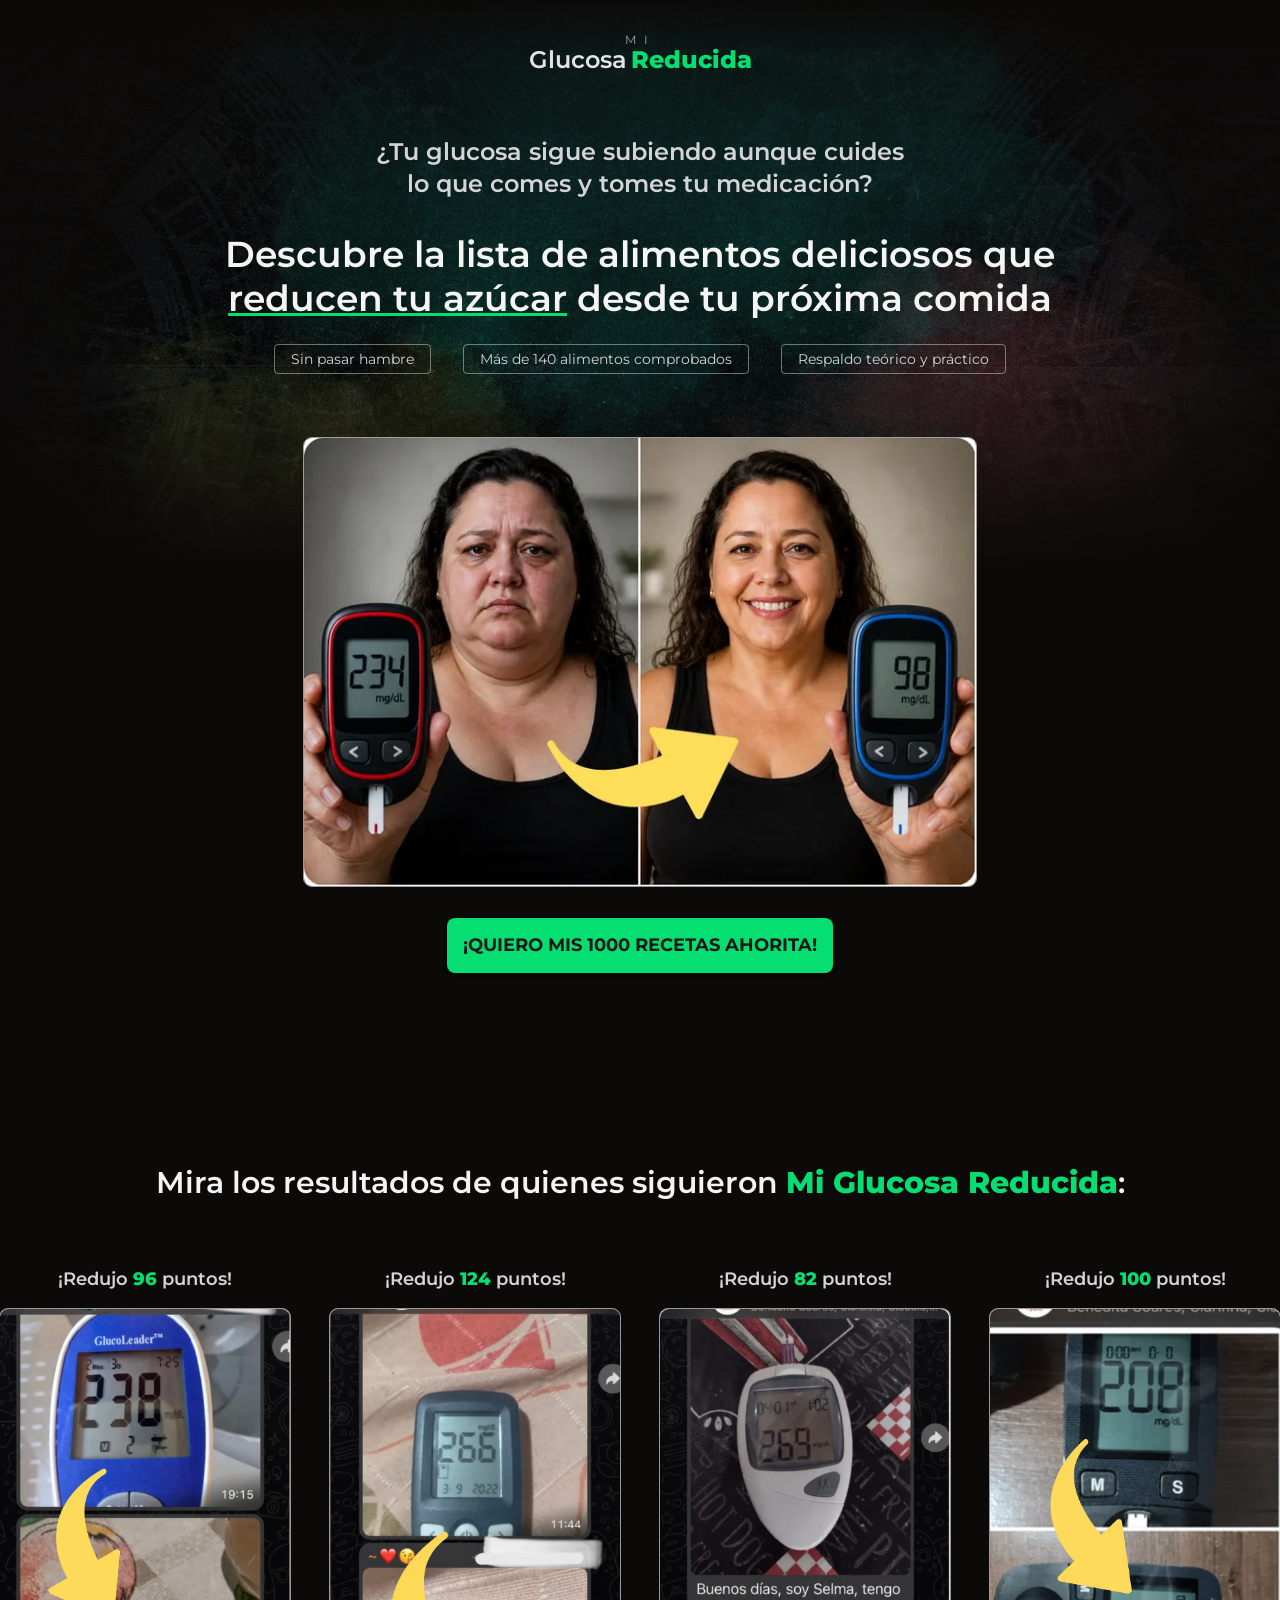
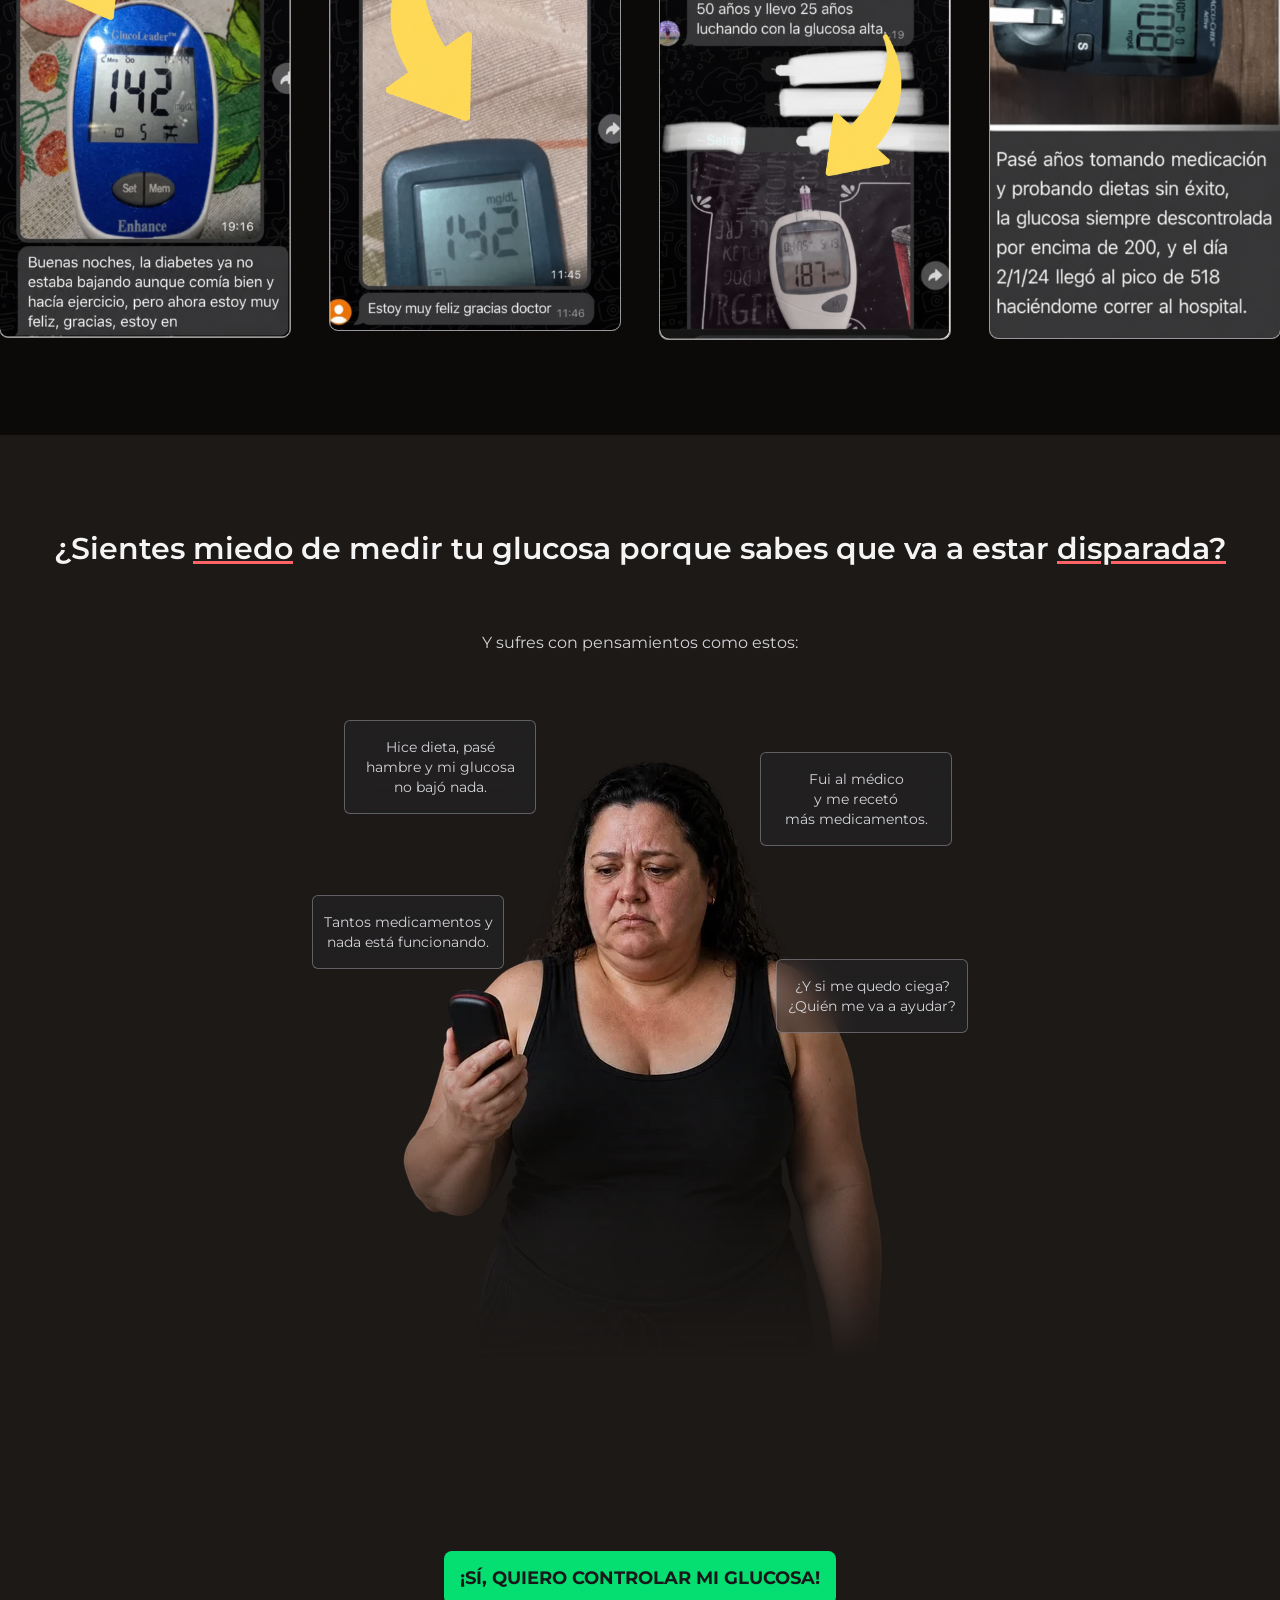
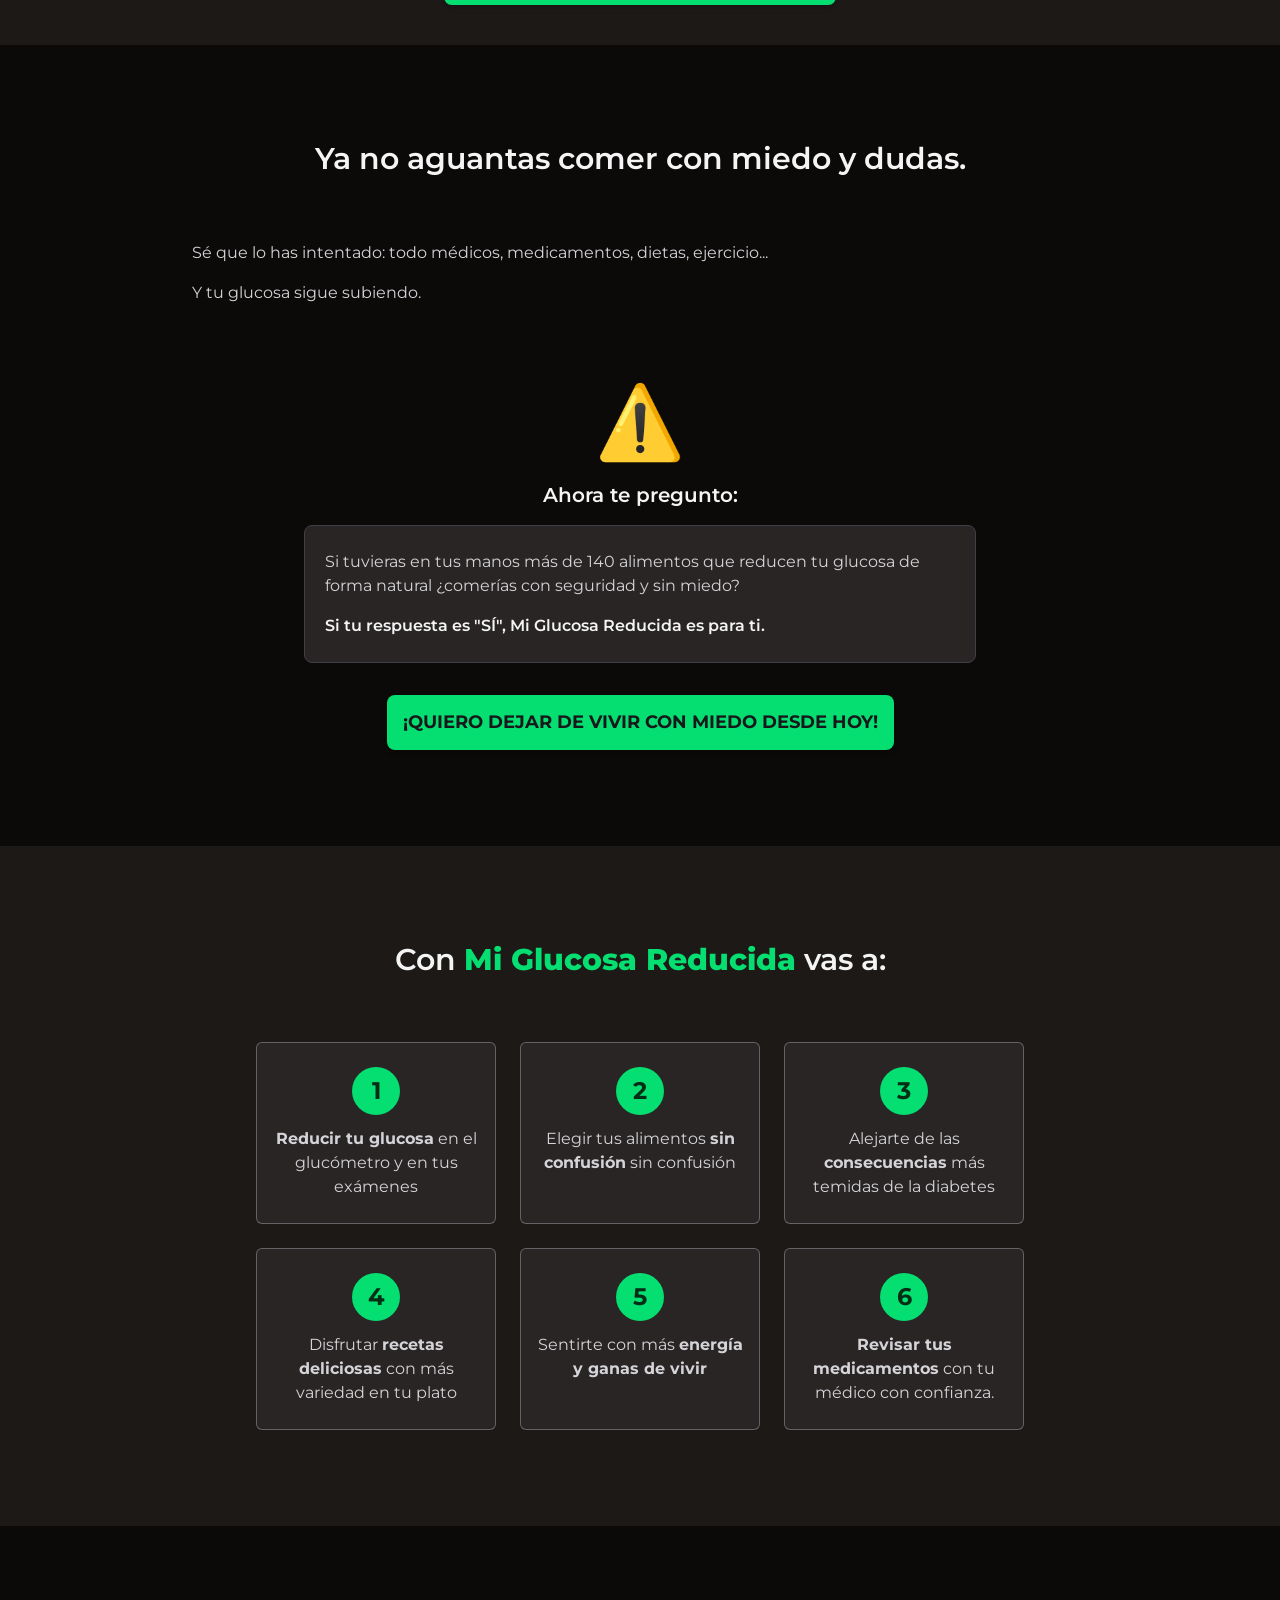
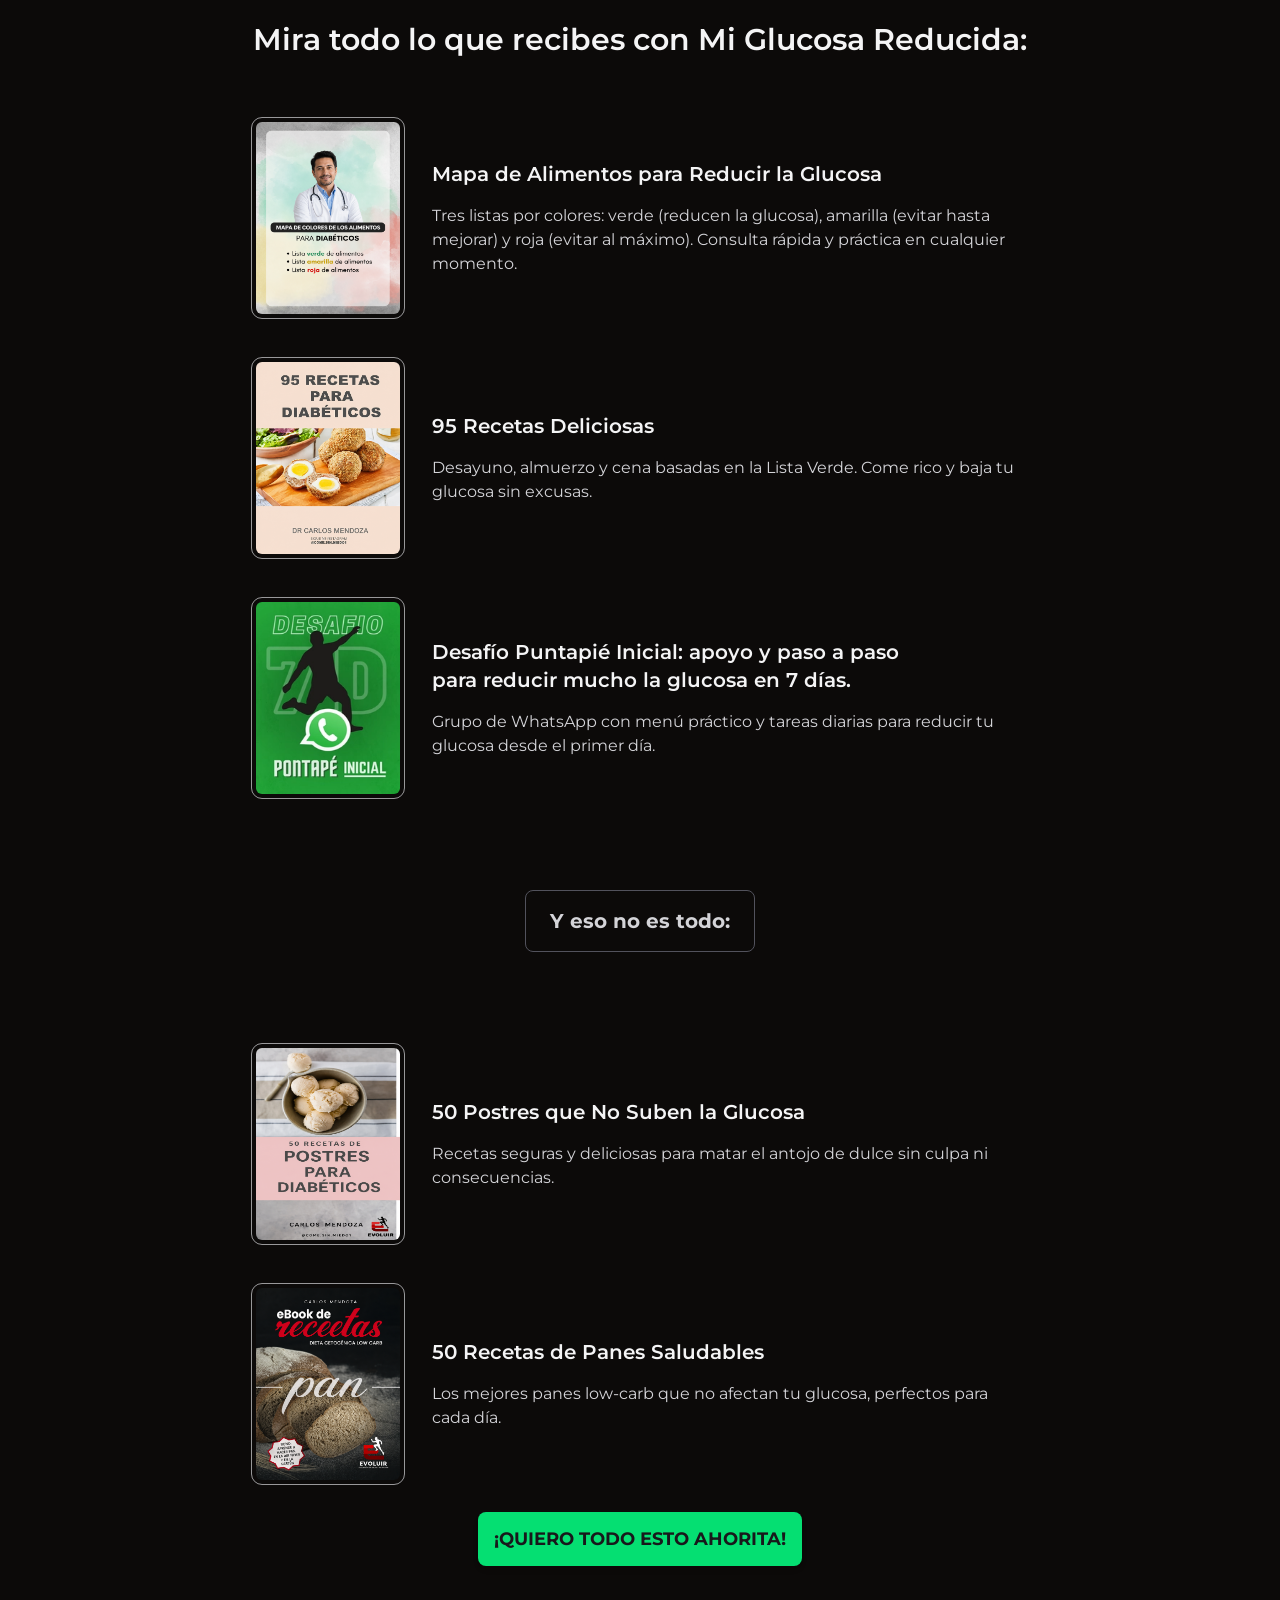
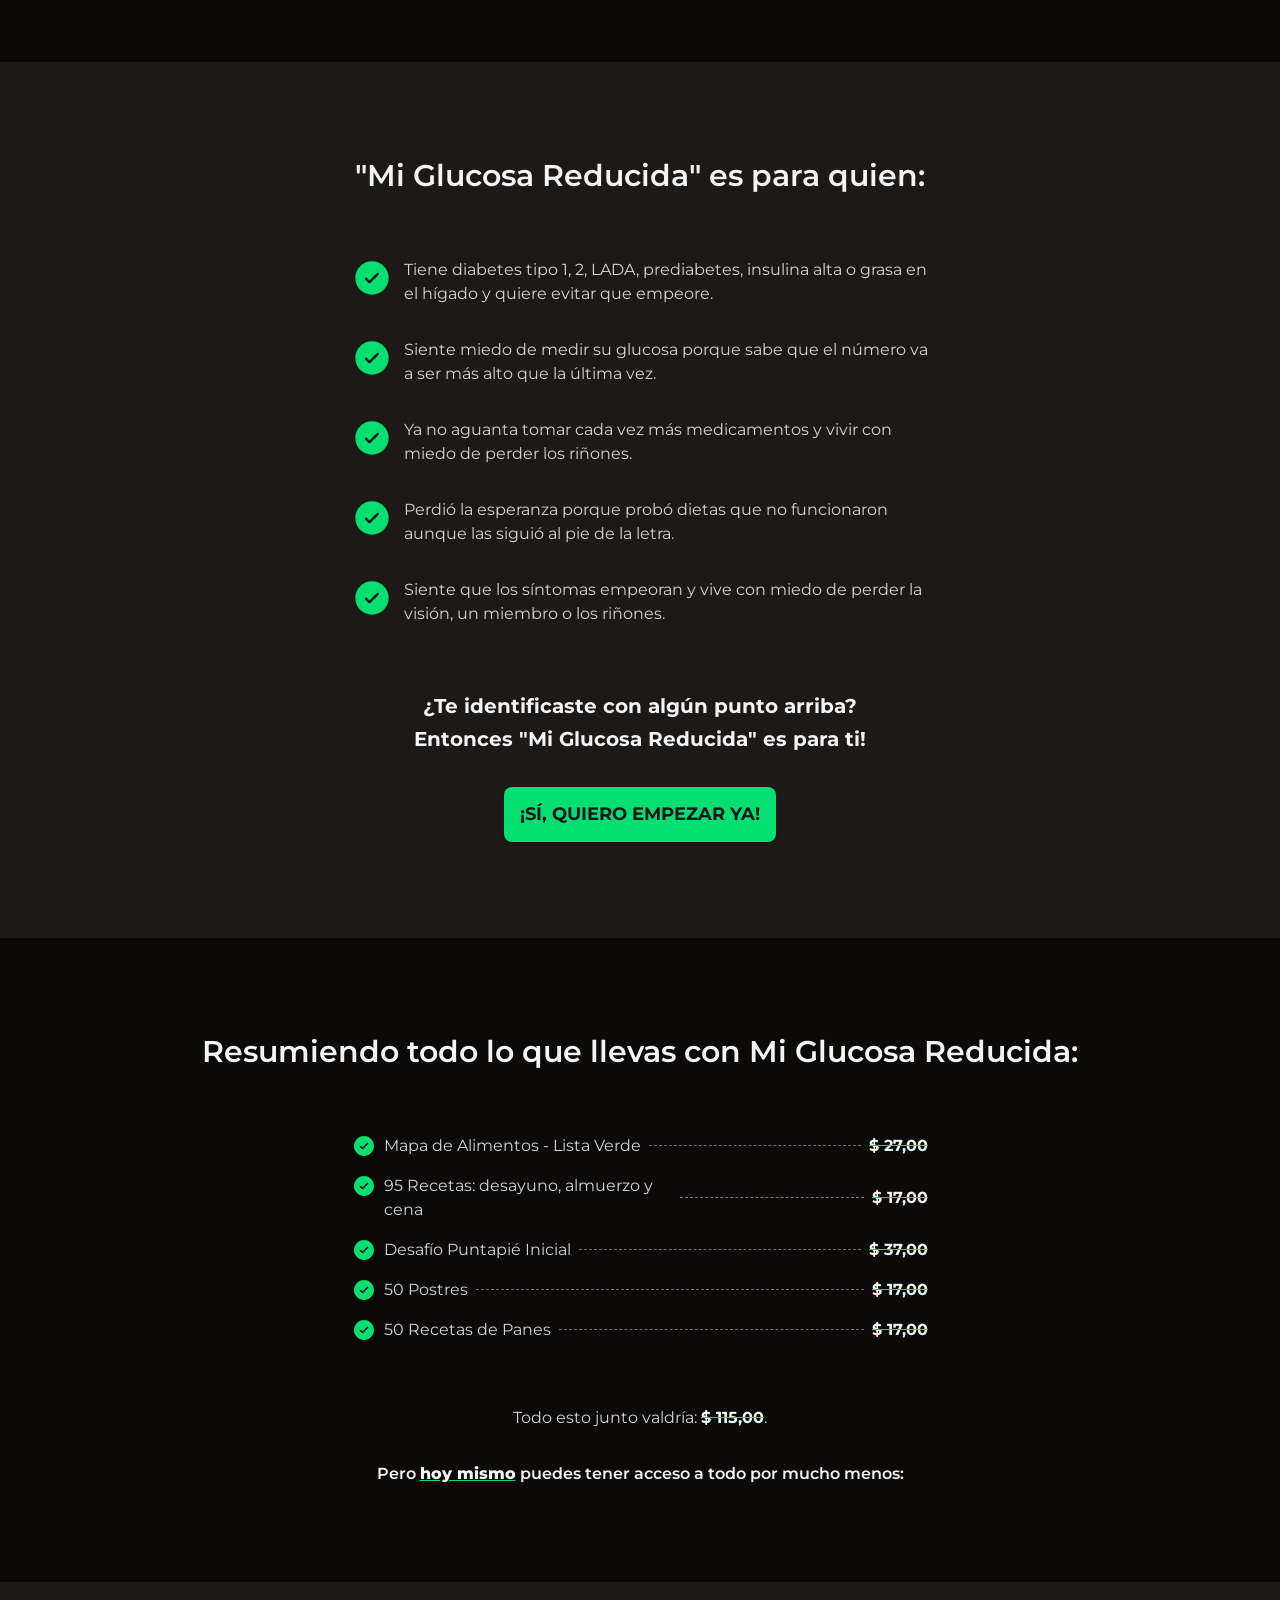
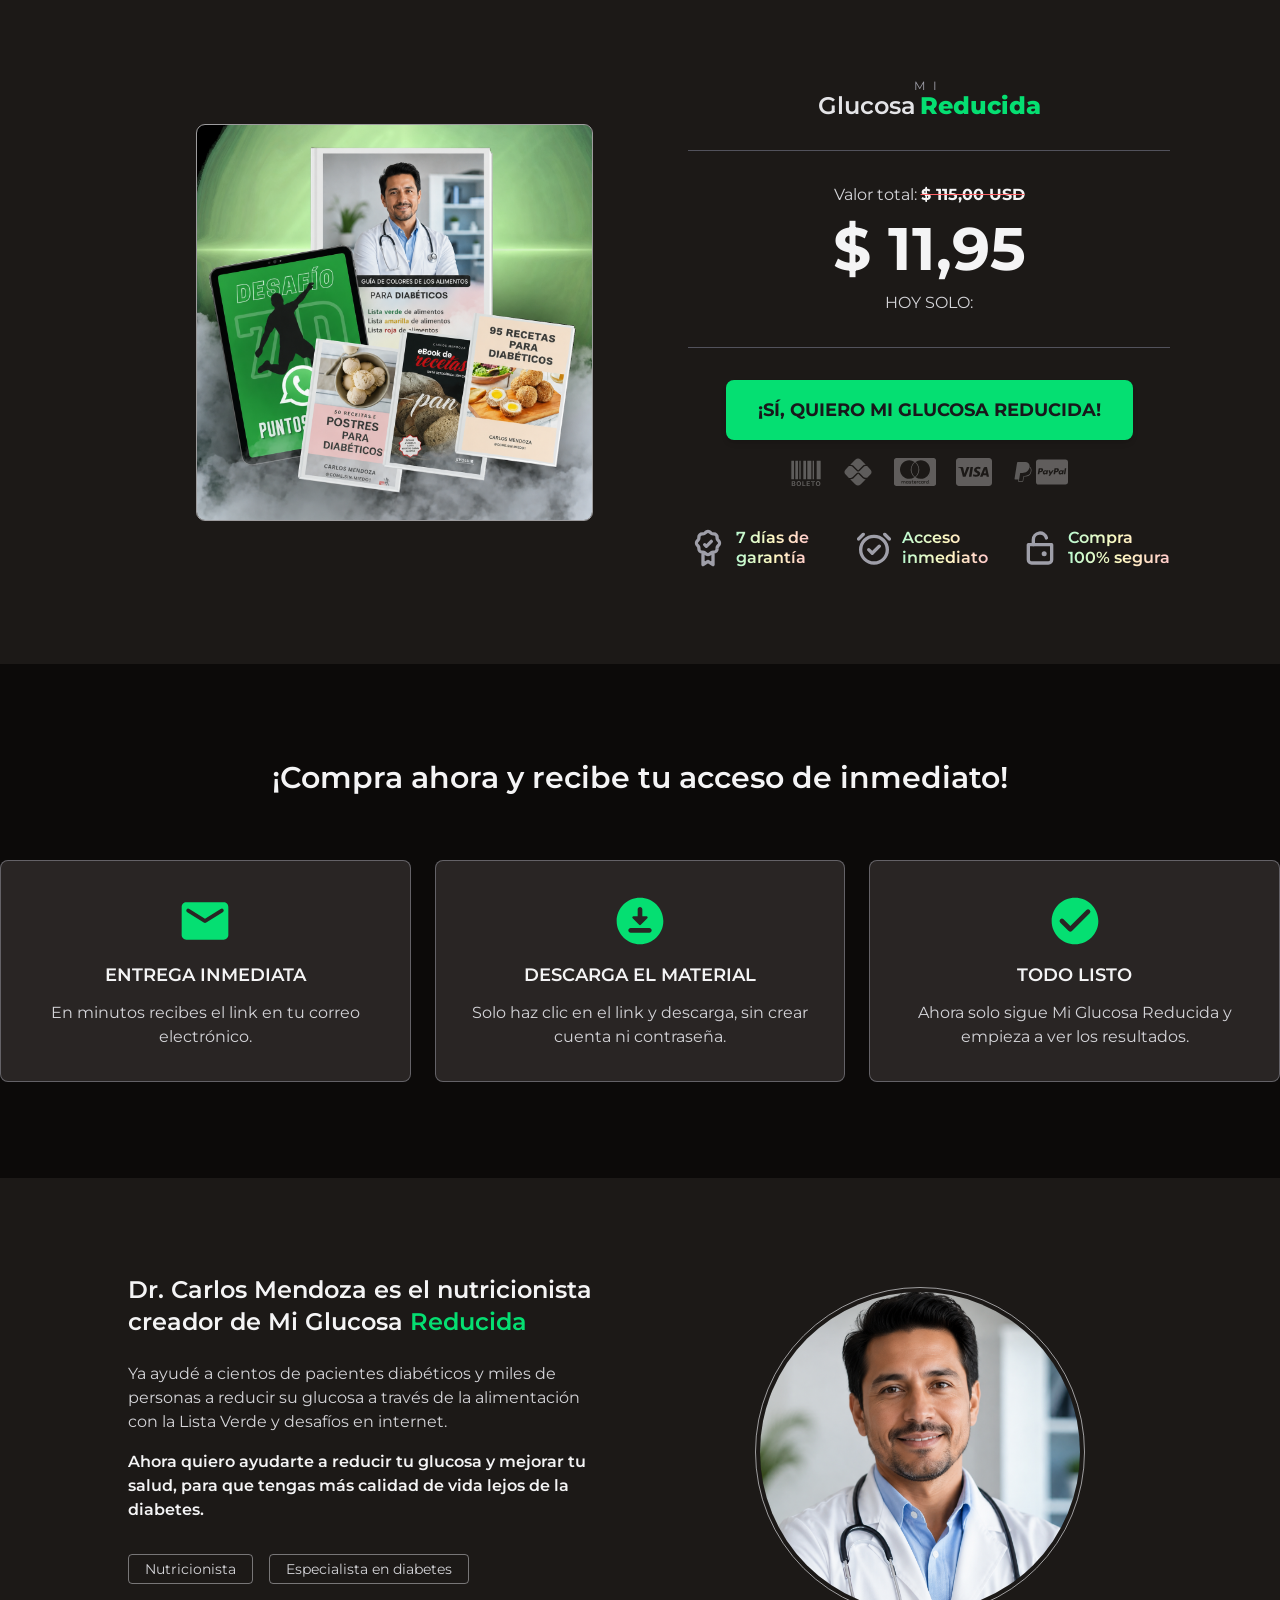
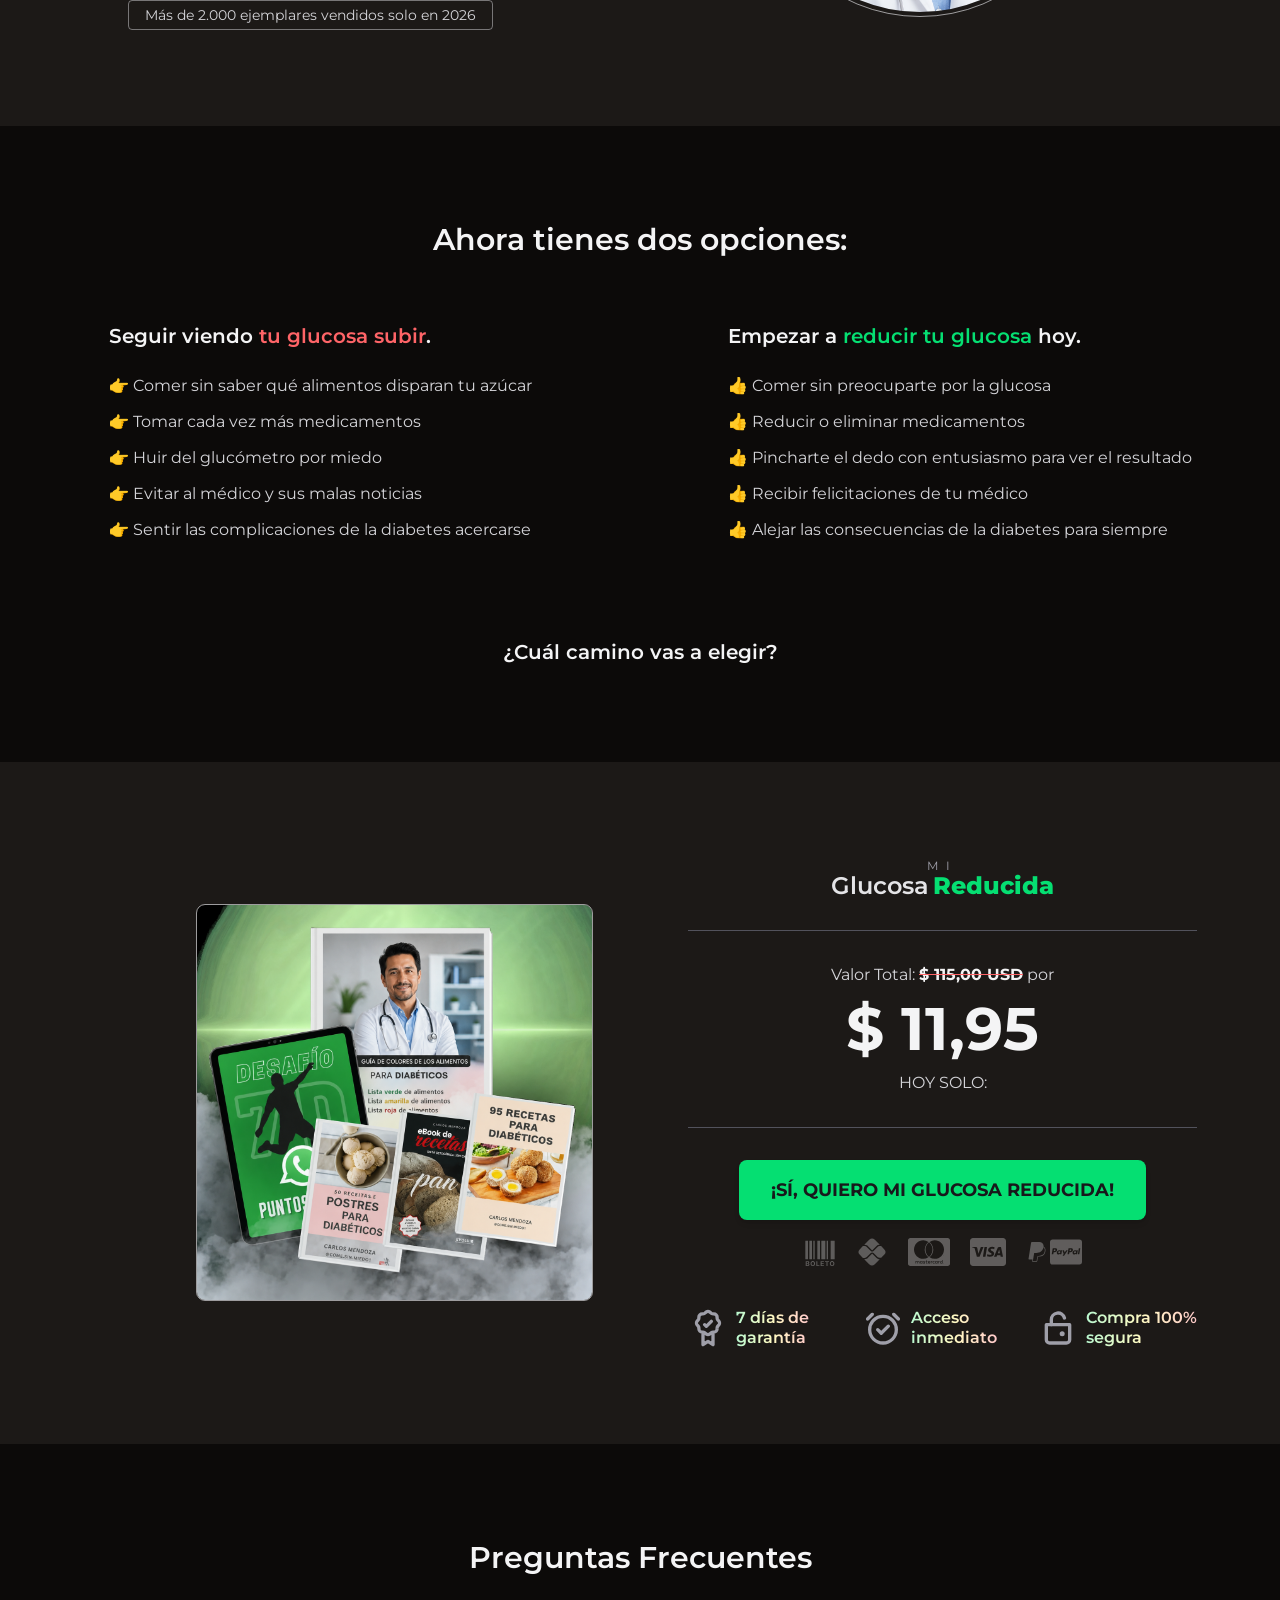
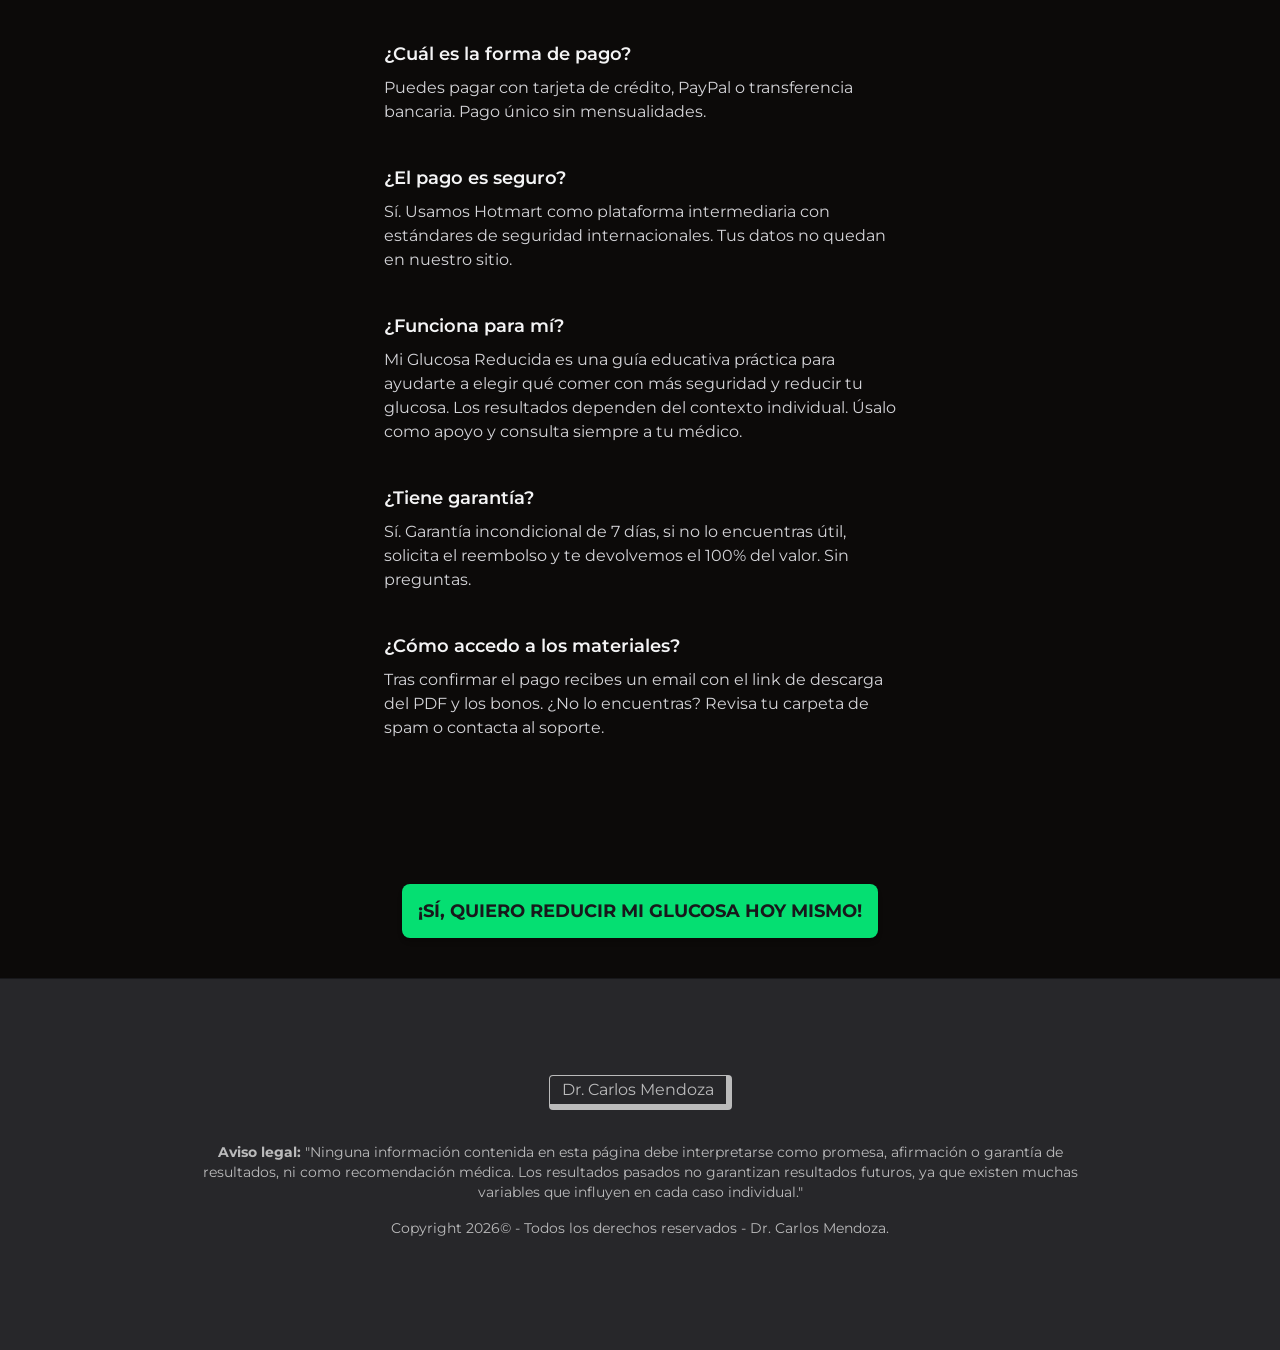
==== commit 88d04347: "Update index.html" ====
--- a/index.html
+++ b/index.html
@@ -55,9 +55,9 @@
   </div></div></section><section class="relative z-10 py-12 px-2 lg:px-0 lg:py-24"><div class="container mx-auto max-w-screen-sm lg:max-w-screen-xl"><h2 class="text-xl font-semibold text-center text-balance text-zinc-100 lg:text-3xl">Mira los resultados de quienes siguieron <strong class="text-green-400">Mi Glucosa Reducida</strong>:</h2><div class="mt-8 grid grid-cols-2 gap-x-4 gap-y-10 lg:mt-16 lg:grid-cols-4 lg:gap-10"><div><p class="text-center font-semibold text-sm lg:text-lg">¡Redujo <strong class="text-green-400">96</strong> puntos!</p><img src="images/glucomet1.png" alt="prova" loading="lazy" decoding="async" width="600" height="1301" class="mt-2 w-full rounded-lg outline-zinc-300/70 outline-1 lg:mt-4"></div><div><p class="text-center font-semibold text-sm lg:text-lg">¡Redujo <strong class="text-green-400">124</strong> puntos!</p><img src="images/glucomet2.png" alt="prova" loading="lazy" decoding="async" width="600" height="1284" class="mt-2 w-full rounded-lg outline-zinc-300/70 outline-1 lg:mt-4"></div><div><p class="text-center font-semibold text-sm lg:text-lg">¡Redujo <strong class="text-green-400">82</strong> puntos!</p><img src="images/glucomet3.png" alt="prova" loading="lazy" decoding="async" width="600" height="1301" class="mt-2 w-full rounded-lg outline-zinc-300/70 outline-1 lg:mt-4"></div><div><p class="text-center font-semibold text-sm lg:text-lg">¡Redujo <strong class="text-green-400">100</strong> puntos!</p><img src="images/glucomet4.png" alt="prova" loading="lazy" decoding="async" width="600" height="1301" class="mt-2 w-full rounded-lg outline-zinc-300/70 outline-1 lg:mt-4"></div></div></div></section><section class="pt-12 px-2 bg-stone-900  lg:px-0 lg:pt-24"><div class="container mx-auto max-w-screen-sm lg:max-w-screen-xl"><h2 class="text-xl font-semibold text-center text-balance text-zinc-100 lg:text-3xl">¿Sientes  <span class="underline decoration-red-400"> miedo</span> de medir tu glucosa porque sabes que va a estar <span class="underline decoration-red-400">disparada?</span></h2><div class="mt-8 lg:mt-16"><p class="text-center text-balance">Y sufres con pensamientos como estos:</p><div class="relative isolate w-fit mx-auto lg:px-12 lg:pt-16"><img src="images/sad-01.BKxjEHmF_2qthgT.webp" alt="prova" loading="lazy" decoding="async" width="600" height="800" class="w-full mx-auto mask-b-from-40% mask-b-to-80% lg:w-fit"><div class="absolute inset-0 grid grid-cols-3 grid-rows-2 lg:grid-rows-3"><div class="w-32 h-fit px-1 py-2 self-center justify-self-center text-sm text-center text-balance bg-zinc-800/50 rounded-md border border-zinc-400/50 backdrop-blur-md lg:w-48 lg:px-2 lg:py-4 -translate-y-8 translate-x-4 lg:translate-x-8">Hice dieta, pasé hambre y mi glucosa no bajó nada.</div>
     <div class="w-32 h-fit px-1 py-2 self-center justify-self-center text-sm text-center text-balance bg-zinc-800/50 rounded-md border border-zinc-400/50 backdrop-blur-md lg:w-48 lg:px-2 lg:py-4 opacity-0"></div><div class="w-32 h-fit px-1 py-2 self-center justify-self-center text-sm text-center text-balance bg-zinc-800/50 rounded-md border border-zinc-400/50 backdrop-blur-md lg:w-48 lg:px-2 lg:py-4 -translate-x-4">Fui al médico y me recetó más medicamentos.</div><div class="w-32 h-fit px-1 py-2 self-center justify-self-center text-sm text-center text-balance bg-zinc-800/50 rounded-md border border-zinc-400/50 backdrop-blur-md lg:w-48 lg:px-2 lg:py-4 self-start -translate-y-8 lg:-translate-y-12">Tantos medicamentos y nada está funcionando.</div><div class="w-32 h-fit px-1 py-2 self-center justify-self-center text-sm text-center text-balance bg-zinc-800/50 rounded-md border border-zinc-400/50 backdrop-blur-md lg:w-48 lg:px-2 lg:py-4 opacity-0 self-center translate-y-4 lg:translate-y-12"></div><div class="w-32 h-fit px-1 py-2 self-center justify-self-center text-sm text-center text-balance bg-zinc-800/50 rounded-md border border-zinc-400/50 backdrop-blur-md lg:w-48 lg:px-2 lg:py-4 self-start lg:translate-y-4">¿Y si me quedo ciega? ¿Quién me va a ayudar?</div></div></div></div></div><div class="mt-4 flex justify-center lg:mt-8"><a href="#precio-principal" onclick="document.getElementById('precio-principal').scrollIntoView({behavior:'smooth'}); return false;" style="padding:1rem; padding-left:1rem; padding-right:1rem; text-transform:uppercase; text-align:center; font-size:1.125rem; line-height:1.25; font-weight:700; color:var(--color-zinc-900); background-color:var(--color-green-400); border-radius:var(--radius-lg); transition-duration:.3s; box-shadow:0 4px 6px -1px #0000001a,0 2px 4px -2px #0000001a; text-wrap:balance; margin-top:16px; margin-bottom:40px; margin-top: 0px;">¡SÍ, QUIERO CONTROLAR MI GLUCOSA!</a></div></section><section class="py-12 px-2 bg-stone-950 lg:px-0 lg:py-24"><div class="container mx-auto max-w-screen-sm lg:max-w-screen-xl"><h2 class="text-xl font-semibold text-center text-balance text-zinc-100 lg:text-3xl">Ya no aguantas comer con miedo y dudas.</h2><div class="mt-8 max-w-4xl mx-auto flex flex-col gap-4 lg:mt-16"><p>Sé que lo has intentado: todo médicos, medicamentos, dietas, ejercicio...</p><p>Y tu glucosa sigue subiendo.</p><p class="mt-8 text-center text-6xl lg:mt-16 lg:text-7xl">⚠️</p><p class="mt-2 text-center text-xl font-semibold text-zinc-100">Ahora te pregunto:</p><div class="w-full max-w-2xl mx-auto py-6 px-5 flex flex-col gap-4 bg-stone-800 border border-zinc-700 rounded-lg"><p class="">Si tuvieras en tus manos más de 140 alimentos que reducen tu glucosa de forma natural ¿comerías con seguridad y sin miedo?</p>
       <p class="font-semibold text-zinc-100">Si tu respuesta es "SÍ", Mi Glucosa Reducida es para ti.</p></div></div></div><div class="mt-4 flex justify-center lg:mt-8"><a href="#precio-principal" onclick="document.getElementById('precio-principal').scrollIntoView({behavior:'smooth'}); return false;" style="padding:1rem; padding-left:1rem; padding-right:1rem; text-transform:uppercase; text-align:center; font-size:1.125rem; line-height:1.25; font-weight:700; color:var(--color-zinc-900); background-color:var(--color-green-400); border-radius:var(--radius-lg); transition-duration:.3s; box-shadow:0 4px 6px -1px #0000001a,0 2px 4px -2px #0000001a; text-wrap:balance;">¡QUIERO DEJAR DE VIVIR CON MIEDO DESDE HOY!</a></div></section><section class="py-12 px-2 bg-stone-900 lg:px-0 lg:py-24"><div class="container mx-auto max-w-screen-sm lg:max-w-3xl"><h2 class="text-xl font-semibold text-center text-balance text-zinc-100 lg:text-3xl">Con <strong class="text-green-400">Mi Glucosa Reducida</strong> vas a:</h2><div class="mt-8 grid grid-cols-2 gap-4 lg:grid-cols-3 lg:mt-16 lg:gap-6"><div class="px-2 py-4 flex flex-col items-center gap-3 bg-stone-800 border border-zinc-400/50 rounded-md lg:px-4 lg:py-6"><span class="size-8 flex items-center justify-center font-bold text-lg rounded-full bg-green-400 text-green-950 lg:size-12 lg:text-2xl">1</span><p class="text-center"><strong>Reducir tu glucosa</strong> en el glucómetro y en tus exámenes</p></div><div class="px-2 py-4 flex flex-col items-center gap-3 bg-stone-800 border border-zinc-400/50 rounded-md lg:px-4 lg:py-6"><span class="size-8 flex items-center justify-center font-bold text-lg rounded-full bg-green-400 text-green-950 lg:size-12 lg:text-2xl">2</span><p class="text-center">Elegir tus alimentos <strong>sin confusión</strong> sin confusión</p></div><div class="px-2 py-4 flex flex-col items-center gap-3 bg-stone-800 border border-zinc-400/50 rounded-md lg:px-4 lg:py-6"><span class="size-8 flex items-center justify-center font-bold text-lg rounded-full bg-green-400 text-green-950 lg:size-12 lg:text-2xl">3</span><p class="text-center">Alejarte de las <strong>consecuencias</strong> más temidas de la diabetes</p></div><div class="px-2 py-4 flex flex-col items-center gap-3 bg-stone-800 border border-zinc-400/50 rounded-md lg:px-4 lg:py-6"><span class="size-8 flex items-center justify-center font-bold text-lg rounded-full bg-green-400 text-green-950 lg:size-12 lg:text-2xl">4</span><p class="text-center">Disfrutar <strong>recetas deliciosas</strong> con más variedad en tu plato </p></div><div class="px-2 py-4 flex flex-col items-center gap-3 bg-stone-800 border border-zinc-400/50 rounded-md lg:px-4 lg:py-6"><span class="size-8 flex items-center justify-center font-bold text-lg rounded-full bg-green-400 text-green-950 lg:size-12 lg:text-2xl">5</span>
-        <p class="text-center">Sentirte con más <strong>energía y ganas de vivir</strong></p></div><div class="px-2 py-4 flex flex-col items-center gap-3 bg-stone-800 border border-zinc-400/50 rounded-md lg:px-4 lg:py-6"><span class="size-8 flex items-center justify-center font-bold text-lg rounded-full bg-green-400 text-green-950 lg:size-12 lg:text-2xl">6</span><p class="text-center"><strong>Revisar tus medicamentos</strong>  con tu médico con confianza.</p></div></div></div></section><section class="py-12 px-2 bg-stone-950 lg:px-0 lg:py-24"><div class="container mx-auto max-w-screen-sm lg:max-w-screen-xl"><h2 class="text-xl font-semibold text-center text-balance text-zinc-100 lg:text-3xl">Mira todo lo que recibes con Mi Glucosa Reducida:</h2><div class="mt-8 w-full max-w-3xl mx-auto space-y-20 lg:space-y-12 lg:mt-16"><article class="group flex flex-col gap-4 items-center lg:flex-row lg:gap-8"><img src="images/bono1.png" alt="imagem capa" loading="lazy" decoding="async" width="200" height="282" class="shrink-0 w-36 h-48 rounded-md outline-zinc-300/70 outline-1 outline-offset-4"><div class="w-full"><h4 class="text-lg text-balance text-center font-semibold text-zinc-100 lg:text-xl lg:text-left">Mapa de Alimentos para Reducir la Glucosa</h4><p class="mt-4">Tres listas por colores: verde (reducen la glucosa), amarilla (evitar hasta mejorar) y roja (evitar al máximo). Consulta rápida y práctica en cualquier momento.</p></div></article><article class="group flex flex-col gap-4 items-center lg:flex-row lg:gap-8"><img src="images/bono2.webp" alt="imagem capa" loading="lazy" decoding="async" width="200" height="286" class="shrink-0 w-36 h-48 rounded-md outline-zinc-300/70 outline-1 outline-offset-4"><div class="w-full"><h4 class="text-lg text-balance text-center font-semibold text-zinc-100 lg:text-xl lg:text-left">95 Recetas Deliciosas</h4><p class="mt-4">Desayuno, almuerzo y cena basadas en la Lista Verde. Come rico y baja tu glucosa sin excusas.</p></div></article><article class="group flex flex-col gap-4 items-center lg:flex-row lg:gap-8"><img src="images/bono3.webp" alt="imagem capa" loading="lazy" decoding="async" width="200" height="284" class="shrink-0 w-36 h-48 rounded-md outline-zinc-300/70 outline-1 outline-offset-4"><div class="w-full"><h4 class="text-lg text-balance text-center font-semibold text-zinc-100 lg:text-xl lg:text-left">Desafío Puntapié Inicial: apoyo y paso a paso para reducir mucho la glucosa en 7 días.</h4><p class="mt-4">Grupo de WhatsApp con menú práctico y tareas diarias para reducir tu glucosa desde el primer día.</p></div></article><div class="lg:py-12"><p class="px-6 py-4 w-fit mx-auto text-xl font-bold border border-zinc-600 rounded-lg">Y eso no es todo:</p></div><article class="group flex flex-col gap-4 items-center lg:flex-row lg:gap-8"><img src="images/bono4.png" alt="imagem capa" loading="lazy" decoding="async" width="200" height="345" class="shrink-0 w-36 h-48 rounded-md outline-zinc-300/70 outline-1 outline-offset-4"><div class="w-full">
+        <p class="text-center">Sentirte con más <strong>energía y ganas de vivir</strong></p></div><div class="px-2 py-4 flex flex-col items-center gap-3 bg-stone-800 border border-zinc-400/50 rounded-md lg:px-4 lg:py-6"><span class="size-8 flex items-center justify-center font-bold text-lg rounded-full bg-green-400 text-green-950 lg:size-12 lg:text-2xl">6</span><p class="text-center"><strong>Revisar tus medicamentos</strong>  con tu médico con confianza.</p></div></div></div></section><section class="py-12 px-2 bg-stone-950 lg:px-0 lg:py-24"><div class="container mx-auto max-w-screen-sm lg:max-w-screen-xl"><h2 class="text-xl font-semibold text-center text-balance text-zinc-100 lg:text-3xl">Mira todo lo que recibes con Mi Glucosa Reducida:</h2><div class="mt-8 w-full max-w-3xl mx-auto space-y-20 lg:space-y-12 lg:mt-16"><article class="group flex flex-col gap-4 items-center lg:flex-row lg:gap-8"><img src="images/bono1.png" alt="imagem capa" loading="lazy" decoding="async" width="200" height="282" class="shrink-0 w-36 h-48 rounded-md outline-zinc-300/70 outline-1 outline-offset-4"><div class="w-full"><h4 class="text-lg text-balance text-center font-semibold text-zinc-100 lg:text-xl lg:text-left">Mapa de Alimentos para Reducir la Glucosa</h4><p class="mt-4">Tres listas por colores: verde (reducen la glucosa), amarilla (evitar hasta mejorar) y roja (evitar al máximo). Consulta rápida y práctica en cualquier momento.</p></div></article><article class="group flex flex-col gap-4 items-center lg:flex-row lg:gap-8"><img src="images/bono2.png" alt="imagem capa" loading="lazy" decoding="async" width="200" height="286" class="shrink-0 w-36 h-48 rounded-md outline-zinc-300/70 outline-1 outline-offset-4"><div class="w-full"><h4 class="text-lg text-balance text-center font-semibold text-zinc-100 lg:text-xl lg:text-left">95 Recetas Deliciosas</h4><p class="mt-4">Desayuno, almuerzo y cena basadas en la Lista Verde. Come rico y baja tu glucosa sin excusas.</p></div></article><article class="group flex flex-col gap-4 items-center lg:flex-row lg:gap-8"><img src="images/bono3.webp" alt="imagem capa" loading="lazy" decoding="async" width="200" height="284" class="shrink-0 w-36 h-48 rounded-md outline-zinc-300/70 outline-1 outline-offset-4"><div class="w-full"><h4 class="text-lg text-balance text-center font-semibold text-zinc-100 lg:text-xl lg:text-left">Desafío Puntapié Inicial: apoyo y paso a paso para reducir mucho la glucosa en 7 días.</h4><p class="mt-4">Grupo de WhatsApp con menú práctico y tareas diarias para reducir tu glucosa desde el primer día.</p></div></article><div class="lg:py-12"><p class="px-6 py-4 w-fit mx-auto text-xl font-bold border border-zinc-600 rounded-lg">Y eso no es todo:</p></div><article class="group flex flex-col gap-4 items-center lg:flex-row lg:gap-8"><img src="images/bono4.png" alt="imagem capa" loading="lazy" decoding="async" width="200" height="345" class="shrink-0 w-36 h-48 rounded-md outline-zinc-300/70 outline-1 outline-offset-4"><div class="w-full">
           <h4 class="text-lg text-balance text-center font-semibold text-zinc-100 lg:text-xl lg:text-left">50 Postres que No Suben la Glucosa</h4><p class="mt-4">Recetas seguras y deliciosas para matar el antojo de dulce sin culpa ni consecuencias.</p></div></article><article class="group flex flex-col gap-4 items-center lg:flex-row lg:gap-8"><img src="images/bono5.png" alt="imagem capa" loading="lazy" decoding="async" width="200" height="290" class="shrink-0 w-36 h-48 rounded-md outline-zinc-300/70 outline-1 outline-offset-4"><div class="w-full"><h4 class="text-lg text-balance text-center font-semibold text-zinc-100 lg:text-xl lg:text-left">50 Recetas de Panes Saludables</h4><p class="mt-4">Los mejores panes low-carb que no afectan tu glucosa, perfectos para cada día.</p></div></article></div></div><div class="mt-4 flex justify-center lg:mt-8"><a href="#precio-principal" onclick="document.getElementById('precio-principal').scrollIntoView({behavior:'smooth'}); return false;" style="padding:1rem; padding-left:1rem; padding-right:1rem; text-transform:uppercase; text-align:center; font-size:1.125rem; line-height:1.25; font-weight:700; color:var(--color-zinc-900); background-color:var(--color-green-400); border-radius:var(--radius-lg); transition-duration:.3s; box-shadow:0 4px 6px -1px #0000001a,0 2px 4px -2px #0000001a; text-wrap:balance;">¡QUIERO TODO ESTO AHORITA!</a></div></section><section class="py-12 px-2 bg-stone-900 lg:px-0 lg:py-24"><div class="container mx-auto max-w-screen-sm lg:max-w-screen-xl"><h2 class="text-xl font-semibold text-center text-balance text-zinc-100 lg:text-3xl">"Mi Glucosa Reducida" es para quien:</h2><div class="mt-8 lg:mt-16"><ul class="space-y-8 w-full max-w-xl mx-auto"><li class="flex gap-3"><svg class="size-8 shrink-0 text-green-400 lg:size-10" xmlns="http://www.w3.org/2000/svg" width="32" height="32" viewBox="0 0 24 24"><!-- Icon from Solar by 480 Design - https://creativecommons.org/licenses/by/4.0/ --><path fill="currentColor" fill-rule="evenodd" d="M22 12c0 5.523-4.477 10-10 10S2 17.523 2 12S6.477 2 12 2s10 4.477 10 10m-5.97-3.03a.75.75 0 0 1 0 1.06l-5 5a.75.75 0 0 1-1.06 0l-2-2a.75.75 0 1 1 1.06-1.06l1.47 1.47l2.235-2.235L14.97 8.97a.75.75 0 0 1 1.06 0" clip-rule="evenodd"></path></svg>Tiene diabetes tipo 1, 2, LADA, prediabetes, insulina alta o grasa en el hígado y quiere evitar que empeore.</li><li class="flex gap-3"><svg class="size-8 shrink-0 text-green-400 lg:size-10" xmlns="http://www.w3.org/2000/svg" width="32" height="32" viewBox="0 0 24 24"><!-- Icon from Solar by 480 Design - https://creativecommons.org/licenses/by/4.0/ --><path fill="currentColor" fill-rule="evenodd" d="M22 12c0 5.523-4.477 10-10 10S2 17.523 2 12S6.477 2 12 2s10 4.477 10 10m-5.97-3.03a.75.75 0 0 1 0 1.06l-5 5a.75.75 0 0 1-1.06 0l-2-2a.75.75 0 1 1 1.06-1.06l1.47 1.47l2.235-2.235L14.97 8.97a.75.75 0 0 1 1.06 0" clip-rule="evenodd"></path></svg>Siente miedo de medir su glucosa porque sabe que el número va a ser más alto que la última vez.</li>
             <li class="flex gap-3"><svg class="size-8 shrink-0 text-green-400 lg:size-10" xmlns="http://www.w3.org/2000/svg" width="32" height="32" viewBox="0 0 24 24"><!-- Icon from Solar by 480 Design - https://creativecommons.org/licenses/by/4.0/ --><path fill="currentColor" fill-rule="evenodd" d="M22 12c0 5.523-4.477 10-10 10S2 17.523 2 12S6.477 2 12 2s10 4.477 10 10m-5.97-3.03a.75.75 0 0 1 0 1.06l-5 5a.75.75 0 0 1-1.06 0l-2-2a.75.75 0 1 1 1.06-1.06l1.47 1.47l2.235-2.235L14.97 8.97a.75.75 0 0 1 1.06 0" clip-rule="evenodd"></path></svg>Ya no aguanta tomar cada vez más medicamentos y vivir con miedo de perder los riñones.</li><li class="flex gap-3"><svg class="size-8 shrink-0 text-green-400 lg:size-10" xmlns="http://www.w3.org/2000/svg" width="32" height="32" viewBox="0 0 24 24"><!-- Icon from Solar by 480 Design - https://creativecommons.org/licenses/by/4.0/ --><path fill="currentColor" fill-rule="evenodd" d="M22 12c0 5.523-4.477 10-10 10S2 17.523 2 12S6.477 2 12 2s10 4.477 10 10m-5.97-3.03a.75.75 0 0 1 0 1.06l-5 5a.75.75 0 0 1-1.06 0l-2-2a.75.75 0 1 1 1.06-1.06l1.47 1.47l2.235-2.235L14.97 8.97a.75.75 0 0 1 1.06 0" clip-rule="evenodd"></path></svg>Perdió la esperanza porque probó dietas que no funcionaron aunque las siguió al pie de la letra.</li><li class="flex gap-3"><svg class="size-8 shrink-0 text-green-400 lg:size-10" xmlns="http://www.w3.org/2000/svg" width="32" height="32" viewBox="0 0 24 24"><!-- Icon from Solar by 480 Design - https://creativecommons.org/licenses/by/4.0/ --><path fill="currentColor" fill-rule="evenodd" d="M22 12c0 5.523-4.477 10-10 10S2 17.523 2 12S6.477 2 12 2s10 4.477 10 10m-5.97-3.03a.75.75 0 0 1 0 1.06l-5 5a.75.75 0 0 1-1.06 0l-2-2a.75.75 0 1 1 1.06-1.06l1.47 1.47l2.235-2.235L14.97 8.97a.75.75 0 0 1 1.06 0" clip-rule="evenodd"></path></svg>Siente que los síntomas empeoran y vive con miedo de perder la visión, un miembro o los riñones.</li></ul><p class="mt-16 text-center font-bold text-lg text-zinc-100 lg:text-xl/relaxed">¿Te identificaste con algún punto<span class="hidden lg:inline"> arriba</span>?<br>Entonces <span class="hidden lg:inline">"Mi Glucosa Reducida"</span> es para ti!</p></div></div><div class="mt-4 flex justify-center lg:mt-8"><a href="#precio-principal" onclick="document.getElementById('precio-principal').scrollIntoView({behavior:'smooth'}); return false;" style="padding:1rem; padding-left:1rem; padding-right:1rem; text-transform:uppercase; text-align:center; font-size:1.125rem; line-height:1.25; font-weight:700; color:var(--color-zinc-900); background-color:var(--color-green-400); border-radius:var(--radius-lg); transition-duration:.3s; box-shadow:0 4px 6px -1px #0000001a,0 2px 4px -2px #0000001a; text-wrap:balance;">¡SÍ, QUIERO EMPEZAR YA!</a></div></section><section class="py-12 px-2 bg-stone-950 lg:px-0 lg:py-24"><div class="container mx-auto max-w-screen-sm lg:max-w-screen-xl"><h2 class="text-xl font-semibold text-center text-balance text-zinc-100 lg:text-3xl">Resumiendo todo lo que llevas con Mi Glucosa Reducida:</h2><div class="mt-8 lg:mt-16"><ul class="mx-auto w-full max-w-xl space-y-4 text-sm lg:text-base">
               <li class="flex gap-3 items-center pb-4 border-b border-dashed border-b-zinc-500 lg:gap-2 lg:pb-0 lg:border-b-0"><svg class="size-6 shrink-0 mb-auto text-green-400" xmlns="http://www.w3.org/2000/svg" width="32" height="32" viewBox="0 0 24 24"><!-- Icon from Solar by 480 Design - https://creativecommons.org/licenses/by/4.0/ --><path fill="currentColor" fill-rule="evenodd" d="M22 12c0 5.523-4.477 10-10 10S2 17.523 2 12S6.477 2 12 2s10 4.477 10 10m-5.97-3.03a.75.75 0 0 1 0 1.06l-5 5a.75.75 0 0 1-1.06 0l-2-2a.75.75 0 1 1 1.06-1.06l1.47 1.47l2.235-2.235L14.97 8.97a.75.75 0 0 1 1.06 0" clip-rule="evenodd"></path></svg><span class="max-w-1/2 shrink-0">Mapa de Alimentos - Lista Verde</span><span class="hidden w-full border-zinc-500 border-b border-dashed lg:block"></span><strong class="ml-auto shrink-0 text-zinc-100 line-through decoration-red-400">$ 27,00</strong></li><li class="flex gap-3 items-center pb-4 border-b border-dashed border-b-zinc-500 lg:gap-2 lg:pb-0 lg:border-b-0"><svg class="size-6 shrink-0 mb-auto text-green-400" xmlns="http://www.w3.org/2000/svg" width="32" height="32" viewBox="0 0 24 24"><!-- Icon from Solar by 480 Design - https://creativecommons.org/licenses/by/4.0/ --><path fill="currentColor" fill-rule="evenodd" d="M22 12c0 5.523-4.477 10-10 10S2 17.523 2 12S6.477 2 12 2s10 4.477 10 10m-5.97-3.03a.75.75 0 0 1 0 1.06l-5 5a.75.75 0 0 1-1.06 0l-2-2a.75.75 0 1 1 1.06-1.06l1.47 1.47l2.235-2.235L14.97 8.97a.75.75 0 0 1 1.06 0" clip-rule="evenodd"></path></svg><span class="max-w-1/2 shrink-0">95 Recetas: desayuno, almuerzo y cena </span><span class="hidden w-full border-zinc-500 border-b border-dashed lg:block"></span><strong class="ml-auto shrink-0 text-zinc-100 line-through decoration-red-400">$ 17,00</strong></li><li class="flex gap-3 items-center pb-4 border-b border-dashed border-b-zinc-500 lg:gap-2 lg:pb-0 lg:border-b-0"><svg class="size-6 shrink-0 mb-auto text-green-400" xmlns="http://www.w3.org/2000/svg" width="32" height="32" viewBox="0 0 24 24"><!-- Icon from Solar by 480 Design - https://creativecommons.org/licenses/by/4.0/ --><path fill="currentColor" fill-rule="evenodd" d="M22 12c0 5.523-4.477 10-10 10S2 17.523 2 12S6.477 2 12 2s10 4.477 10 10m-5.97-3.03a.75.75 0 0 1 0 1.06l-5 5a.75.75 0 0 1-1.06 0l-2-2a.75.75 0 1 1 1.06-1.06l1.47 1.47l2.235-2.235L14.97 8.97a.75.75 0 0 1 1.06 0" clip-rule="evenodd"></path></svg><span class="max-w-1/2 shrink-0">Desafío Puntapié Inicial</span><span class="hidden w-full border-zinc-500 border-b border-dashed lg:block"></span><strong class="ml-auto shrink-0 text-zinc-100 line-through decoration-red-400">$ 37,00</strong></li><li class="flex gap-3 items-center pb-4 border-b border-dashed border-b-zinc-500 lg:gap-2 lg:pb-0 lg:border-b-0"><svg class="size-6 shrink-0 mb-auto text-green-400" xmlns="http://www.w3.org/2000/svg" width="32" height="32" viewBox="0 0 24 24"><!-- Icon from Solar by 480 Design - https://creativecommons.org/licenses/by/4.0/ -->
                 <path fill="currentColor" fill-rule="evenodd" d="M22 12c0 5.523-4.477 10-10 10S2 17.523 2 12S6.477 2 12 2s10 4.477 10 10m-5.97-3.03a.75.75 0 0 1 0 1.06l-5 5a.75.75 0 0 1-1.06 0l-2-2a.75.75 0 1 1 1.06-1.06l1.47 1.47l2.235-2.235L14.97 8.97a.75.75 0 0 1 1.06 0" clip-rule="evenodd"></path></svg><span class="max-w-1/2 shrink-0">50 Postres</span><span class="hidden w-full border-zinc-500 border-b border-dashed lg:block"></span><strong class="ml-auto shrink-0 text-zinc-100 line-through decoration-red-400">$ 17,00</strong></li><li class="flex gap-3 items-center pb-4 border-b border-dashed border-b-zinc-500 lg:gap-2 lg:pb-0 lg:border-b-0"><svg class="size-6 shrink-0 mb-auto text-green-400" xmlns="http://www.w3.org/2000/svg" width="32" height="32" viewBox="0 0 24 24"><!-- Icon from Solar by 480 Design - https://creativecommons.org/licenses/by/4.0/ --><path fill="currentColor" fill-rule="evenodd" d="M22 12c0 5.523-4.477 10-10 10S2 17.523 2 12S6.477 2 12 2s10 4.477 10 10m-5.97-3.03a.75.75 0 0 1 0 1.06l-5 5a.75.75 0 0 1-1.06 0l-2-2a.75.75 0 1 1 1.06-1.06l1.47 1.47l2.235-2.235L14.97 8.97a.75.75 0 0 1 1.06 0" clip-rule="evenodd"></path></svg><span class="max-w-1/2 shrink-0">50 Recetas de Panes</span><span class="hidden w-full border-zinc-500 border-b border-dashed lg:block"></span><strong class="ml-auto shrink-0 text-zinc-100 line-through decoration-red-400">$ 17,00</strong></li></ul></div><p class="mt-16 text-center">Todo esto junto valdría: <strong class="text-zinc-100 line-through decoration-red-400">$ 115,00</strong>.</p><p class="mt-8 text-zinc-100 text-center text-balance font-semibold">Pero <strong class="underline decoration-green-400">hoy mismo</strong> puedes tener acceso a todo por mucho menos: </p></div></section><section id="precio-principal" class="py-12 px-2 bg-stone-900 lg:px-0 lg:py-24"><div class="container mx-auto max-w-screen-sm lg:max-w-screen-xl"><div class="grid grid-cols-1 gap-8 lg:grid-cols-2 lg:gap-24"><img src="images/ofertaPrice.png" alt="capa da oferta" loading="lazy" decoding="async" width="700" height="700" class="rounded-lg outline-zinc-300/70 bg-stone-950 outline-1 lg:self-center lg:w-2/3 lg:ml-auto"><article class="w-fit"><div class="w-fit mx-auto flex flex-col"><span class="text-center uppercase tracking-[.5rem] text-xs text-zinc-400">Mi</span><p class="flex gap-1 mx-auto"><span class="font-semibold text-2xl/6 text-zinc-200">Glucosa</span><span class="font-black text-2xl/6 text-green-400">Reducida</span></p></div><div class="my-8 py-8 border-zinc-600 border-y"><p class="text-center">Valor total: <strong class="text-zinc-100 line-through decoration-red-400">$ 115,00 USD</strong> </p><p class="mt-3 text-center font-bold"><span class="text-3xl"></span><span class="text-5xl text-zinc-100 lg:text-6xl">$ 11,95</span></p><p class="mt-3 text-center">HOY SOLO:</p></div><div class="mt-4 flex justify-center lg:mt-8"><a id="checkout-link-1" href="https://pay.hotmart.com/R106110375S" data-checkout="" target="_blank" class="px-4 p-4 uppercase text-center text-lg/tight lg:text-lg font-bold text-zinc-900 bg-green-400 rounded-lg duration-300 shadow-md text-balance hover:text-sky-950 hover:bg-sky-500 lg:px-8">¡SÍ, QUIERO MI GLUCOSA REDUCIDA!</a></div><div class="flex justify-center items-center gap-x-5 mt-2 h-12 text-zinc-50/30"><svg class="shrink-0 h-8 mt-1" xmlns="http://www.w3.org/2000/svg" viewBox="0 0 24 24" fill="none"> <path d="M1 16V2H3V16H1ZM4 16V2H6V16H4ZM7 16V2H8V16H7ZM10 16V2H12V16H10ZM13 16V2H16V16H13ZM17 16V2H18V16H17ZM20 16V2H23V16H20Z" fill="currentColor"></path> 
-                  <path d="M1.27845 21V17.3636H2.73442C3.00194 17.3636 3.22507 17.4033 3.40381 17.4826C3.58255 17.5619 3.7169 17.672 3.80686 17.8129C3.89682 17.9525 3.94181 18.1135 3.94181 18.2958C3.94181 18.4379 3.9134 18.5627 3.85658 18.6705C3.79976 18.777 3.72164 18.8646 3.6222 18.9332C3.52396 19.0007 3.4115 19.0487 3.28485 19.0771V19.1126C3.42334 19.1185 3.55296 19.1576 3.6737 19.2298C3.79562 19.302 3.89446 19.4032 3.97021 19.5334C4.04597 19.6624 4.08385 19.8163 4.08385 19.995C4.08385 20.188 4.03591 20.3602 3.94003 20.5117C3.84533 20.6621 3.70506 20.781 3.51922 20.8686C3.33338 20.9562 3.10433 21 2.83208 21H1.27845ZM2.04727 20.3714H2.67405C2.8883 20.3714 3.04455 20.3306 3.1428 20.2489C3.24105 20.1661 3.29017 20.056 3.29017 19.9187C3.29017 19.8181 3.26591 19.7293 3.21737 19.6523C3.16884 19.5754 3.09959 19.515 3.00963 19.4712C2.92085 19.4274 2.81491 19.4055 2.69181 19.4055H2.04727V20.3714ZM2.04727 18.8853H2.61723C2.72258 18.8853 2.8161 18.867 2.89777 18.8303C2.98063 18.7924 3.04574 18.7391 3.09308 18.6705C3.14162 18.6018 3.16588 18.5195 3.16588 18.4237C3.16588 18.2923 3.11913 18.1863 3.02561 18.1058C2.93328 18.0253 2.80189 17.9851 2.63144 17.9851H2.04727V18.8853ZM8.30074 19.1818C8.30074 19.5784 8.22557 19.9157 8.07524 20.1939C7.92609 20.4721 7.72249 20.6845 7.46444 20.8313C7.20758 20.9769 6.91875 21.0497 6.59797 21.0497C6.27481 21.0497 5.9848 20.9763 5.72794 20.8295C5.47107 20.6828 5.26807 20.4703 5.11892 20.1921C4.96977 19.9139 4.8952 19.5772 4.8952 19.1818C4.8952 18.7853 4.96977 18.4479 5.11892 18.1697C5.26807 17.8916 5.47107 17.6797 5.72794 17.5341C5.9848 17.3873 6.27481 17.3139 6.59797 17.3139C6.91875 17.3139 7.20758 17.3873 7.46444 17.5341C7.72249 17.6797 7.92609 17.8916 8.07524 18.1697C8.22557 18.4479 8.30074 18.7853 8.30074 19.1818ZM7.52126 19.1818C7.52126 18.925 7.48279 18.7083 7.40585 18.532C7.33009 18.3556 7.22297 18.2218 7.08447 18.1307C6.94598 18.0395 6.78381 17.994 6.59797 17.994C6.41212 17.994 6.24996 18.0395 6.11146 18.1307C5.97297 18.2218 5.86525 18.3556 5.78831 18.532C5.71255 18.7083 5.67467 18.925 5.67467 19.1818C5.67467 19.4387 5.71255 19.6553 5.78831 19.8317C5.86525 20.008 5.97297 20.1418 6.11146 20.233C6.24996 20.3241 6.41212 20.3697 6.59797 20.3697C6.78381 20.3697 6.94598 20.3241 7.08447 20.233C7.22297 20.1418 7.33009 20.008 7.40585 19.8317C7.48279 19.6553 7.52126 19.4387 7.52126 19.1818ZM9.24525 21V17.3636H10.0141V20.3661H11.573V21H9.24525ZM12.4572 21V17.3636H14.9074V17.9975H13.226V18.864H14.7814V19.4979H13.226V20.3661H14.9146V21H12.4572ZM15.7552 17.9975V17.3636H18.7417V17.9975H17.6284V21H16.8685V17.9975H15.7552ZM22.7841 19.1818C22.7841 19.5784 22.709 19.9157 22.5586 20.1939C22.4095 20.4721 22.2059 20.6845 21.9478 20.8313C21.691 20.9769 21.4022 21.0497 21.0814 21.0497C20.7582 21.0497 20.4682 20.9763 20.2113 20.8295C19.9545 20.6828 19.7515 20.4703 19.6023 20.1921C19.4532 19.9139 19.3786 19.5772 19.3786 19.1818C19.3786 18.7853 19.4532 18.4479 19.6023 18.1697C19.7515 17.8916 19.9545 17.6797 20.2113 17.5341C20.4682 17.3873 20.7582 17.3139 21.0814 17.3139C21.4022 17.3139 21.691 17.3873 21.9478 17.5341C22.2059 17.6797 22.4095 17.8916 22.5586 18.1697C22.709 18.4479 22.7841 18.7853 22.7841 19.1818ZM22.0047 19.1818C22.0047 18.925 21.9662 18.7083 21.8892 18.532C21.8135 18.3556 21.7064 18.2218 21.5679 18.1307C21.4294 18.0395 21.2672 17.994 21.0814 17.994C20.8955 17.994 20.7334 18.0395 20.5949 18.1307C20.4564 18.2218 20.3486 18.3556 20.2717 18.532C20.1959 18.7083 20.1581 18.925 20.1581 19.1818C20.1581 19.4387 20.1959 19.6553 20.2717 19.8317C20.3486 20.008 20.4564 20.1418 20.5949 20.233C20.7334 20.3241 20.8955 20.3697 21.0814 20.3697C21.2672 20.3697 21.4294 20.3241 21.5679 20.233C21.7064 20.1418 21.8135 20.008 21.8892 19.8317C21.9662 19.6553 22.0047 19.4387 22.0047 19.1818Z" fill="currentColor"></path> </svg><svg class="shrink-0 h-8" xmlns="http://www.w3.org/2000/svg" viewBox="0 0 24 24"><path fill="currentColor" d="m15.45 16.52l-3.01-3.01c-.11-.11-.24-.13-.31-.13s-.2.02-.31.13L8.8 16.53c-.34.34-.87.89-2.64.89l3.71 3.7a3 3 0 0 0 4.24 0l3.72-3.71c-.91 0-1.67-.18-2.38-.89zM8.8 7.47l3.02 3.02c.08.08.2.13.31.13s.23-.05.31-.13l2.99-2.99c.71-.74 1.52-.91 2.43-.91l-3.72-3.71a3 3 0 0 0-4.24 0l-3.71 3.7c1.76 0 2.3.58 2.61.89z"></path><path fill="currentColor" d="m21.11 9.85l-2.25-2.26H17.6c-.54 0-1.08.22-1.45.61l-3 3c-.28.28-.65.42-1.02.42a1.5 1.5 0 0 1-1.02-.42L8.09 8.17c-.38-.38-.9-.6-1.45-.6H5.17l-2.29 2.3a3 3 0 0 0 0 4.24l2.29 2.3h1.48c.54 0 1.06-.22 1.45-.6l3.02-3.02c.28-.28.65-.42 1.02-.42s.74.14 1.02.42l3.01 3.01c.38.38.9.6 1.45.6h1.26l2.25-2.26a3.042 3.042 0 0 0-.02-4.29z"></path></svg><svg class="shrink-0 h-7 w-auto" xmlns="http://www.w3.org/2000/svg" viewBox="0 0 2304 1536"><path fill="currentColor" d="M1119 213q-128-85-281-85q-103 0-197.5 40.5T478 277T369.5 439T329 636q0 104 40.5 198T478 996t162 108.5t198 40.5q153 0 281-85q-131-107-178-265.5t.5-316.5T1119 213zm33 24q-126 99-172 249.5t-.5 300.5t172.5 249q127-99 172.5-249t-.5-300.5T1152 237zm33-24q130 107 177.5 265.5t.5 317t-178 264.5q128 85 281 85q104 0 198-40.5T1826 996t108.5-162t40.5-198q0-103-40.5-197T1826 277t-162.5-108.5T1466 128q-153 0-281 85zm741 722h7v-3h-17v3h7v17h3v-17zm29 17h4v-20h-5l-6 13l-6-13h-5v20h3v-15l6 13h4l5-13v15zm-8 440v2h-5v-3h5v1zm0 9h3l-4-5h2l1-1q1-1 1-3t-1-3l-1-1h-9v13h3v-5h1zm-1262-68q0-19 11-31t30-12q18 0 29 12.5t11 30.5q0 19-11 31t-29 12q-19 0-30-12t-11-31zm473-44q30 0 35 32h-70q5-32 35-32zm356 44q0-19 11-31t29-12t29.5 12.5t11.5 30.5q0 19-11 31t-30 12q-18 0-29-12t-11-31zm272 0q0-18 11.5-30.5t29.5-12.5t29.5 12.5t11.5 30.5q0 19-11.5 31t-29.5 12t-29.5-12.5t-11.5-30.5zm158 72q-2 0-4-1q-1 0-3-2t-2-3q-1-2-1-4q0-3 1-4q0-2 2-4l1-1q2 0 2-1q2-1 4-1q3 0 4 1l4 2l2 4v1q1 2 1 3l-1 1v3l-1 1l-1 2q-2 2-4 2q-1 1-4 1zm-1345-4h30v-85q0-24-14.5-38.5T575 1262q-32 0-47 24q-14-24-45-24q-24 0-39 20v-16h-30v135h30v-75q0-36 33-36q30 0 30 36v75h29v-75q0-36 33-36q30 0 30 36v75zm166 0h29v-135h-29v16q-17-20-43-20q-29 0-48 20t-19 51t19 51t48 20q28 0 43-20v17zm178-41q0-34-47-40l-14-2q-23-4-23-14q0-15 25-15q23 0 43 11l12-24q-22-14-55-14q-26 0-41 12t-15 32q0 33 47 39l13 2q24 4 24 14q0 17-31 17q-25 0-45-14l-13 23q25 17 58 17q29 0 45.5-12t16.5-32zm130 34l-8-25q-13 7-26 7q-19 0-19-22v-61h48v-27h-48v-41h-30v41h-28v27h28v61q0 50 47 50q21 0 36-10zm86-132q-29 0-48 20t-19 51q0 32 19.5 51.5t49.5 19.5q33 0 55-19l-14-22q-18 15-39 15q-34 0-41-33h101v-12q0-32-18-51.5t-46-19.5zm159 0q-23 0-35 20v-16h-30v135h30v-76q0-35 29-35q10 0 18 4l9-28q-9-4-21-4zm30 71q0 31 19.5 51t52.5 20q29 0 48-16l-14-24q-18 13-35 12q-18 0-29.5-12t-11.5-31t11.5-31t29.5-12q19 0 35 12l14-24q-20-16-48-16q-33 0-52.5 20t-19.5 51zm245 68h30v-135h-30v16q-15-20-42-20q-29 0-48.5 20t-19.5 51t19.5 51t48.5 20q28 0 42-20v17zm133-139q-23 0-35 20v-16h-29v135h29v-76q0-35 29-35q10 0 18 4l9-28q-8-4-21-4zm140 139h29v-190h-29v71q-15-20-43-20t-47.5 20.5t-19.5 50.5t19.5 50.5t47.5 20.5q29 0 43-20v17zm78-20l-2 1h-3q-2 1-4 3q-3 1-3 4q-1 2-1 6q0 3 1 5q0 2 3 4q2 2 4 3t5 1q4 0 6-1q0-1 2-2l2-1q1-1 3-4q1-2 1-5q0-4-1-6q-1-1-3-4q0-1-2-2l-2-1q-1 0-3-.5t-3-.5zm360-1253v1280q0 52-38 90t-90 38H128q-52 0-90-38t-38-90V128q0-52 38-90t90-38h2048q52 0 90 38t38 90z"></path></svg><svg class="shrink-0 h-8 w-auto" xmlns="http://www.w3.org/2000/svg" viewBox="0 0 576 512"><path fill="currentColor" d="M470.1 231.3s7.6 37.2 9.3 45H446c3.3-8.9 16-43.5 16-43.5c-.2.3 3.3-9.1 5.3-14.9l2.8 13.4zM576 80v352c0 26.5-21.5 48-48 48H48c-26.5 0-48-21.5-48-48V80c0-26.5 21.5-48 48-48h480c26.5 0 48 21.5 48 48zM152.5 331.2L215.7 176h-42.5l-39.3 106l-4.3-21.5l-14-71.4c-2.3-9.9-9.4-12.7-18.2-13.1H32.7l-.7 3.1c15.8 4 29.9 9.8 42.2 17.1l35.8 135h42.5zm94.4.2L272.1 176h-40.2l-25.1 155.4h40.1zm139.9-50.8c.2-17.7-10.6-31.2-33.7-42.3c-14.1-7.1-22.7-11.9-22.7-19.2c.2-6.6 7.3-13.4 23.1-13.4c13.1-.3 22.7 2.8 29.9 5.9l3.6 1.7l5.5-33.6c-7.9-3.1-20.5-6.6-36-6.6c-39.7 0-67.6 21.2-67.8 51.4c-.3 22.3 20 34.7 35.2 42.2c15.5 7.6 20.8 12.6 20.8 19.3c-.2 10.4-12.6 15.2-24.1 15.2c-16 0-24.6-2.5-37.7-8.3l-5.3-2.5l-5.6 34.9c9.4 4.3 26.8 8.1 44.8 8.3c42.2.1 69.7-20.8 70-53zM528 331.4L495.6 176h-31.1c-9.6 0-16.9 2.8-21 12.9l-59.7 142.5H426s6.9-19.2 8.4-23.3H486c1.2 5.5 4.8 23.3 4.8 23.3H528z"></path></svg><div class="shrink-0 flex items-center gap-x-1"><svg class="h-5" xmlns="http://www.w3.org/2000/svg" viewBox="0 0 16 16"><path fill="currentColor" d="M14.06 3.713c.12-1.071-.093-1.832-.702-2.526C12.628.356 11.312 0 9.626 0H4.734a.7.7 0 0 0-.691.59L2.005 13.509a.42.42 0 0 0 .415.486h2.756l-.202 1.28a.628.628 0 0 0 .62.726H8.14c.429 0 .793-.31.862-.731l.025-.13l.48-3.043l.03-.164l.001-.007a.351.351 0 0 1 .348-.297h.38c1.266 0 2.425-.256 3.345-.91c.379-.27.712-.603.993-1.005a4.942 4.942 0 0 0 .88-2.195c.242-1.246.13-2.356-.57-3.154a2.687 2.687 0 0 0-.76-.59l-.094-.061ZM6.543 8.82a.695.695 0 0 1 .321-.079H8.3c2.82 0 5.027-1.144 5.672-4.456l.003-.016c.217.124.4.27.548.438c.546.623.679 1.535.45 2.71c-.272 1.397-.866 2.307-1.663 2.874c-.802.57-1.842.815-3.043.815h-.38a.873.873 0 0 0-.863.734l-.03.164l-.48 3.043l-.024.13l-.001.004a.352.352 0 0 1-.348.296H5.595a.106.106 0 0 1-.105-.123l.208-1.32l.845-5.214Z"></path></svg><svg class="h-8" xmlns="http://www.w3.org/2000/svg" viewBox="0 0 32 32"><path fill="currentColor" d="M10.35 16.122c0 .678-.539 1.194-1.222 1.194c-.511 0-.889-.289-.889-.833c0-.678.528-1.222 1.206-1.222c.517 0 .906.317.906.861zm-5.878-2.694h-.261c-.083 0-.167.056-.178.15l-.239 1.484l.456-.017c.611 0 1.083-.083 1.194-.789c.128-.745-.344-.828-.972-.828zm15.778 0H20c-.1 0-.167.056-.178.15l-.233 1.484l.444-.017c.722 0 1.222-.167 1.222-1c-.006-.589-.533-.617-1.006-.617zM32 6.222v19.556a2.668 2.668 0 0 1-2.667 2.667H2.666a2.668 2.668 0 0 1-2.667-2.667V6.222a2.668 2.668 0 0 1 2.667-2.667h26.667A2.668 2.668 0 0 1 32 6.222zM7.128 13.744c0-1.167-.9-1.556-1.928-1.556H2.978a.293.293 0 0 0-.289.261l-.911 5.672c-.017.111.067.222.178.222h1.056c.15 0 .289-.161.306-.317l.25-1.478c.056-.4.733-.261 1-.261c1.589 0 2.561-.944 2.561-2.544zm4.678.489H10.75c-.211 0-.222.306-.233.456c-.322-.472-.789-.556-1.317-.556c-1.361 0-2.4 1.194-2.4 2.511c0 1.083.678 1.789 1.761 1.789c.5 0 1.122-.272 1.472-.661a1.47 1.47 0 0 0-.056.345c0 .128.056.222.178.222h.956c.15 0 .278-.161.306-.317l.567-3.572c.017-.106-.067-.217-.178-.217zm2.25 5.439l3.539-5.145c.028-.028.028-.056.028-.094c0-.094-.083-.194-.178-.194h-1.067a.317.317 0 0 0-.25.139l-1.472 2.167l-.611-2.083a.337.337 0 0 0-.306-.222H12.7c-.095 0-.178.1-.178.194c0 .067 1.083 3.156 1.178 3.45c-.15.211-1.139 1.589-1.139 1.756c0 .1.083.178.178.178h1.067a.327.327 0 0 0 .25-.144zm8.85-5.928c0-1.167-.9-1.556-1.928-1.556h-2.206a.307.307 0 0 0-.306.261l-.9 5.667c-.011.111.072.222.178.222h1.139c.111 0 .194-.083.222-.178l.25-1.611c.056-.4.734-.261 1-.261c1.578 0 2.55-.944 2.55-2.544zm4.677.489h-1.056c-.211 0-.222.306-.239.456c-.306-.472-.778-.556-1.317-.556c-1.361 0-2.4 1.194-2.4 2.511c0 1.083.678 1.789 1.761 1.789c.517 0 1.139-.272 1.472-.661c-.017.083-.056.261-.056.345c0 .128.056.222.178.222h.961c.15 0 .278-.161.306-.317l.567-3.572c.017-.106-.067-.217-.178-.217zm2.639-1.85c0-.111-.083-.194-.178-.194h-1.028c-.083 0-.167.067-.178.15l-.9 5.778l-.016.028c0 .1.083.194.194.194h.917c.139 0 .278-.161.289-.317l.9-5.622zm-5 2.878c-.678 0-1.206.539-1.206 1.222c0 .539.389.833.9.833c.667 0 1.206-.511 1.206-1.194c.006-.544-.383-.861-.9-.861z"></path></svg></div></div><div class="mt-8 mx-auto grid grid-cols-3 gap-2 lg:gap-4"><div class="flex items-center gap-2"><svg class="shrink-0 size-8 text-zinc-400 lg:size-10" xmlns="http://www.w3.org/2000/svg" viewBox="0 0 24 24"> <path fill="currentColor" d="m15 22l-.555.832A1 1 0 0 0 16 22h-1Zm-3-2l.555-.832a1 1 0 0 0-1.11 0L12 20Zm-3 2H8a1 1 0 0 0 1.555.832L9 22ZM8.75 3.537l-.08.997l.08-.997Zm1.685-.697l-.762-.648l.762.648ZM6.532 5.686l-.997.08l.997-.08Zm2.154-2.154l.08-.997l-.08.997ZM5.84 7.435l.648.761l-.648-.761Zm.697-1.684l.997-.08l-.997.08Zm-.747 4.772l-.648.762l.648-.762Zm0-3.046l-.648-.762l.648.762Zm.747 4.772l-.997-.08l.997.08Zm-.697-1.684l.648-.761l-.648.761Zm2.846 3.903l.08.997l-.08-.997Zm-2.154-2.154l.997.08l-.997-.08Zm3.903 2.846l.761-.648l-.761.648Zm-1.684-.697l-.08-.997l.08.997Zm4.772.747l.762.648l-.762-.648Zm-3.046 0l-.762.648l.762-.648Zm4.772-.747l.08-.997l-.08.997Zm-1.684.697l-.761-.648l.761.648Zm3.903-2.846l.997-.08l-.997.08Zm-2.154 2.154l-.08.997l.08-.997Zm2.846-3.903l.648.762l-.648-.762Zm-.697 1.684l-.997.08l.997-.08Zm.747-4.772l.648-.762l-.648.762Zm0 3.046l-.648-.761l.648.761Zm-.747-4.772l-.997-.08l.997.08Zm.697 1.684l-.648.761l.648-.761Zm-2.846-3.903l-.08-.997l.08.997Zm2.154 2.154l.997.08l-.997-.08ZM13.565 2.84l.762-.648l-.762.648Zm1.684.697l.08.997l-.08-.997Zm-1.726-.747l-.761.648l.761-.648Zm-3.046 0l.761.648l-.761-.648ZM9 14.458l.044-.999l-.044 1Zm6.555 6.71l-3-2l-1.11 1.664l3 2l1.11-1.664Zm-4.11-2l-3 2l1.11 1.664l3-2l-1.11-1.664Zm1.317-15.73l.042.05l1.523-1.296l-.042-.05l-1.523 1.296Zm2.567 1.096l.065-.005l-.16-1.994l-.065.005l.16 1.994Zm1.142 1.072l-.005.065l1.994.16l.005-.065l-1.994-.16Zm1.041 2.59l.05.042l1.296-1.523l-.05-.042l-1.296 1.523Zm.05 1.566l-.05.042l1.296 1.523l.05-.042l-1.296-1.523Zm-1.096 2.567l.005.065l1.994-.16l-.005-.065l-1.994.16Zm-1.072 1.142l-.065-.005l-.16 1.994l.065.005l.16-1.994Zm-2.59 1.041l-.042.05l1.523 1.296l.042-.05l-1.523-1.296Zm-1.566.05l-.042-.05l-1.523 1.296l.042.05l1.523-1.296Zm-2.567-1.096l-.065.005l.16 1.994l.065-.005l-.16-1.994Zm-1.142-1.072l.005-.065l-1.994-.16l-.005.065l1.994.16Zm-1.041-2.59l-.05-.042l-1.296 1.523l.05.042l1.296-1.523Zm-.05-1.566l.05-.042l-1.296-1.523l-.05.042l1.296 1.523Zm1.096-2.567l-.005-.065l-1.994.16l.005.065l1.994-.16Zm1.072-1.142l.065.005l.16-1.994l-.065-.005l-.16 1.994Zm2.59-1.041l.042-.05l-1.523-1.296l-.042.05l1.523 1.296ZM8.671 4.534a3 3 0 0 0 2.525-1.046L9.673 2.192a1 1 0 0 1-.842.348l-.16 1.994ZM7.529 5.606a1 1 0 0 1 1.077-1.077l.16-1.994a3 3 0 0 0-3.23 3.231l1.993-.16Zm-1.041 2.59a3 3 0 0 0 1.046-2.525l-1.994.16a1 1 0 0 1-.348.842l1.296 1.523Zm-.05 1.566a1 1 0 0 1 0-1.524L5.142 6.715a3 3 0 0 0 0 4.57l1.296-1.523Zm1.096 2.567a3 3 0 0 0-1.046-2.525l-1.296 1.523a1 1 0 0 1 .348.842l1.994.16Zm1.072 1.142a1 1 0 0 1-1.077-1.077l-1.994-.16a3 3 0 0 0 3.231 3.23l-.16-1.993Zm4.156 1.09a1 1 0 0 1-1.524 0l-1.523 1.297a3 3 0 0 0 4.57 0l-1.523-1.296Zm3.71-2.167a1 1 0 0 1-1.078 1.077l-.16 1.994a3 3 0 0 0 3.23-3.231l-1.993.16Zm1.04-2.59a3 3 0 0 0-1.046 2.525l1.994-.16a1 1 0 0 1 .348-.842l-1.296-1.523Zm.05-1.566a1 1 0 0 1 0 1.524l1.296 1.523a3 3 0 0 0 0-4.57l-1.296 1.523Zm-1.096-2.567a3 3 0 0 0 1.046 2.525l1.296-1.523a1 1 0 0 1-.348-.842l-1.994-.16Zm-1.072-1.142a1 1 0 0 1 1.077 1.077l1.994.16a3 3 0 0 0-3.231-3.23l.16 1.993Zm-2.59-1.041a3 3 0 0 0 2.525 1.046l-.16-1.994a1 1 0 0 1-.842-.348l-1.523 1.296Zm1.48-1.346a3 3 0 0 0-4.569 0l1.523 1.296a1 1 0 0 1 1.524 0l1.523-1.296Zm-3.088 12.37a3 3 0 0 0-2.152-1.053l-.088 1.998a1 1 0 0 1 .717.351l1.523-1.296ZM9.044 13.46a3.011 3.011 0 0 0-.373.007l.16 1.994a1 1 0 0 1 .125-.003l.088-1.998ZM10 22v-7.542H8V22h2Zm5.33-8.534a3.012 3.012 0 0 0-.374-.007l.088 1.998a1 1 0 0 1 .125.003l.16-1.994Zm-.374-.007a3 3 0 0 0-2.152 1.053l1.523 1.296a1 1 0 0 1 .717-.35l-.088-1.999Zm-.956 1V22h2v-7.542h-2Z"></path> <path stroke="currentColor" stroke-linecap="round" stroke-linejoin="round" stroke-width="2" d="m14 8l-3 3l-1-1"></path> </svg><h3 class="font-semibold text-sm/tight sm:text-base/tight bg-clip-text text-transparent bg-gradient-to-r from-green-200 via-yellow-100 to-red-200">7 días de<br class="hidden sm:block"> garantía</h3></div><div class="flex items-center gap-2"><svg class="shrink-0 size-8 text-zinc-400 lg:size-10" xmlns="http://www.w3.org/2000/svg" viewBox="0 0 24 24"> <path fill="currentColor" d="m10.95 13.7l-1.425-1.425q-.3-.3-.7-.3t-.7.3q-.3.3-.3.713t.3.712l2.125 2.15q.3.3.7.3t.7-.3l4.25-4.25q.3-.3.3-.712t-.3-.713q-.3-.3-.712-.3t-.713.3zM12 22q-1.875 0-3.512-.712t-2.85-1.925q-1.213-1.213-1.925-2.85T3 13q0-1.875.713-3.512t1.924-2.85q1.213-1.213 2.85-1.925T12 4q1.875 0 3.513.713t2.85 1.925q1.212 1.212 1.925 2.85T21 13q0 1.875-.712 3.513t-1.925 2.85q-1.213 1.212-2.85 1.925T12 22M2.05 7.3q-.275-.275-.275-.7t.275-.7L4.9 3.05q.275-.275.7-.275t.7.275q.275.275.275.7t-.275.7L3.45 7.3q-.275.275-.7.275t-.7-.275m19.9 0q-.275.275-.7.275t-.7-.275L17.7 4.45q-.275-.275-.275-.7t.275-.7q.275-.275.7-.275t.7.275l2.85 2.85q.275.275.275.7t-.275.7M12 20q2.925 0 4.963-2.037T19 13q0-2.925-2.037-4.962T12 6Q9.075 6 7.038 8.038T5 13q0 2.925 2.038 4.963T12 20"></path> </svg><h3 class="font-semibold text-sm/tight sm:text-base/tight bg-clip-text text-transparent bg-gradient-to-r from-green-200 via-yellow-100 to-red-200">Acceso<br>inmediato</h3></div><div class="flex items-center gap-2"><svg class="shrink-0 size-8 text-zinc-400 fill-transparent lg:size-10" xmlns="http://www.w3.org/2000/svg" viewBox="0 0 24 24"> <path stroke="currentColor" stroke-linecap="round" stroke-width="2" d="M8 10V7a4 4 0 0 1 7.874-1"></path> <path stroke="currentColor" stroke-linejoin="round" stroke-width="2" d="M5 10h14v9a2 2 0 0 1-2 2H7a2 2 0 0 1-2-2v-9Z"></path> <path stroke="currentColor" stroke-linejoin="round" stroke-width="3" d="M14.5 15.5h.01v.01h-.01z"></path> </svg><h3 class="font-semibold text-sm/tight sm:text-base/tight bg-clip-text text-transparent bg-gradient-to-r from-green-200 via-yellow-100 to-red-200">Compra<br>100% segura</h3></div></div></article></div></div></section><section class="py-12 px-2 bg-stone-950 lg:px-0 lg:py-24"><div class="container mx-auto max-w-screen-sm lg:max-w-screen-xl"><h2 class="text-xl font-semibold text-center text-balance text-zinc-100 lg:text-3xl">¡Compra ahora y recibe tu acceso de inmediato!</h2><div class="mt-8 grid grid-cols-1 gap-6 lg:mt-16 lg:grid-cols-3"><article class="px-4 py-8 flex flex-col items-center justify-center gap-3 text-center border border-zinc-400/50 rounded-lg bg-stone-800"><svg class="size-14 text-green-400" xmlns="http://www.w3.org/2000/svg" width="32" height="32" viewBox="0 0 24 24"><!-- Icon from Google Material Icons by Material Design Authors - https://github.com/material-icons/material-icons/blob/master/LICENSE --><path fill="currentColor" d="M20 4H4c-1.1 0-1.99.9-1.99 2L2 18c0 1.1.9 2 2 2h16c1.1 0 2-.9 2-2V6c0-1.1-.9-2-2-2m-.4 4.25l-7.07 4.42c-.32.2-.74.2-1.06 0L4.4 8.25a.85.85 0 1 1 .9-1.44L12 11l6.7-4.19a.85.85 0 1 1 .9 1.44"></path></svg><h3 class="font-semibold uppercase text-lg text-zinc-100">Entrega inmediata</h3><p>En minutos recibes el link en tu correo electrónico.</p></article><article class="px-4 py-8 flex flex-col items-center justify-center gap-3 text-center border border-zinc-400/50 rounded-lg bg-stone-800"><svg class="size-14 text-green-400" xmlns="http://www.w3.org/2000/svg" width="32" height="32" viewBox="0 0 24 24"><!-- Icon from Google Material Icons by Material Design Authors - https://github.com/material-icons/material-icons/blob/master/LICENSE --><path fill="currentColor" d="M12 2C6.49 2 2 6.49 2 12s4.49 10 10 10s10-4.49 10-10S17.51 2 12 2m-1 8V7c0-.55.45-1 1-1s1 .45 1 1v3h1.79c.45 0 .67.54.35.85l-2.79 2.79c-.2.2-.51.2-.71 0l-2.79-2.79a.5.5 0 0 1 .36-.85zm5 7H8c-.55 0-1-.45-1-1s.45-1 1-1h8c.55 0 1 .45 1 1s-.45 1-1 1"></path></svg><h3 class="font-semibold uppercase text-lg text-zinc-100">Descarga el material</h3><p>Solo haz clic en el link y descarga, sin crear cuenta ni contraseña.</p></article><article class="px-4 py-8 flex flex-col items-center justify-center gap-3 text-center border border-zinc-400/50 rounded-lg bg-stone-800"><svg class="size-14 text-green-400" xmlns="http://www.w3.org/2000/svg" width="32" height="32" viewBox="0 0 24 24"><!-- Icon from Google Material Icons by Material Design Authors - https://github.com/material-icons/material-icons/blob/master/LICENSE --><path fill="currentColor" d="M12 2C6.48 2 2 6.48 2 12s4.48 10 10 10s10-4.48 10-10S17.52 2 12 2M9.29 16.29L5.7 12.7a.996.996 0 1 1 1.41-1.41L10 14.17l6.88-6.88a.996.996 0 1 1 1.41 1.41l-7.59 7.59a.996.996 0 0 1-1.41 0"></path></svg><h3 class="font-semibold uppercase text-lg text-zinc-100">Todo listo</h3><p>Ahora solo sigue Mi Glucosa Reducida y empieza a ver los resultados.</p></article></div></div></section><section class="py-12 px-2 bg-stone-900 lg:px-0 lg:py-24"><div class="container mx-auto max-w-screen-sm lg:max-w-screen-lg"><div class="grid grid-cols-1 gap-12 items-center lg:grid-cols-2 lg:gap-24"><article><h2 class="text-2xl font-semibold text-balance text-zinc-100">Dr. Carlos Mendoza es el nutricionista creador de Mi Glucosa <span class="text-green-400">Reducida</span></h2><p class="mt-6">Ya ayudé a cientos de pacientes diabéticos y miles de personas a reducir su glucosa a través de la alimentación con la Lista Verde y desafíos en internet.</p><p class="mt-4 text-zinc-100 font-semibold">Ahora quiero ayudarte a reducir tu glucosa y mejorar tu salud, para que tengas más calidad de vida lejos de la diabetes.</p><div class="mt-8 flex flex-wrap gap-2 justify-center lg:justify-start lg:gap-4"><span class="px-2 py-1 text-zinc-300 text-xs rounded border border-zinc-300/50 lg:px-4 lg:text-sm">Nutricionista</span><span class="px-2 py-1 text-zinc-300 text-xs rounded border border-zinc-300/50 lg:px-4 lg:text-sm">Especialista en diabetes</span><span class="px-2 py-1 text-zinc-300 text-xs rounded border border-zinc-300/50 lg:px-4 lg:text-sm">Más de 2.000 ejemplares vendidos solo en 2026</span></div></article><img src="images/drNutri.png" alt="foto do Israel" loading="lazy" decoding="async" width="500" height="583" class="aspect-square max-w-xs mx-auto w-full object-cover object-top rounded-full outline-zinc-300/70 bg-stone-950 outline-1 outline-offset-4"></div></div></section><section class="py-12 px-2 bg-stone-950 lg:px-0 lg:py-24"><div class="container mx-auto max-w-screen-sm lg:max-w-screen-xl"><h2 class="text-xl font-semibold text-center text-balance text-zinc-100 lg:text-3xl">Ahora tienes dos opciones:</h2><div class="mt-8 grid grid-cols-1 place-items-center gap-y-12 lg:mt-16 lg:grid-cols-2"><div><h3 class="text-lg font-semibold text-zinc-100 lg:text-xl">Seguir viendo <span class="text-red-400">tu glucosa subir</span>.</h3><div class="mt-4 space-y-3 px-2 lg:mt-6 lg:px-0"><p>👉️ Comer sin saber qué alimentos disparan tu azúcar</p><p>👉️ Tomar cada vez más medicamentos</p><p>👉️ Huir del glucómetro por miedo</p><p>👉️ Evitar al médico y sus malas noticias</p><p>👉️ Sentir las complicaciones de la diabetes acercarse</p></div></div><div><h3 class="text-lg font-semibold text-zinc-100 lg:text-xl">Empezar a <span class="text-green-400">reducir tu glucosa</span> hoy.</h3><div class="mt-4 space-y-3 px-2 lg:mt-6 lg:px-0"><p>👍️ Comer sin preocuparte por la glucosa</p><p>👍️ Reducir o eliminar medicamentos</p><p>👍️ Pincharte el dedo con entusiasmo para ver el resultado</p><p>👍️ Recibir felicitaciones de tu médico</p><p>👍️ Alejar las consecuencias de la diabetes para siempre</p></div></div></div><p class="mt-16 grid-cols-2 text-zinc-100 text-center text-xl font-semibold lg:mt-24">¿Cuál camino vas a elegir?</p></div></section><section class="py-12 px-2 bg-stone-900 lg:px-0 lg:py-24"><div class="container mx-auto max-w-screen-sm lg:max-w-screen-xl"><div class="grid grid-cols-1 gap-8 lg:grid-cols-2 lg:gap-24"><img src="images/ofertaPrice.png" alt="capa da oferta" loading="lazy" decoding="async" width="700" height="700" class="rounded-lg outline-zinc-300/70 bg-stone-950 outline-1 lg:self-center lg:w-2/3 lg:ml-auto"><article class="w-fit"><div class="w-fit mx-auto flex flex-col"><span class="text-center uppercase tracking-[.5rem] text-xs text-zinc-400">Mi</span><p class="flex gap-1 mx-auto"><span class="font-semibold text-2xl/6 text-zinc-200">Glucosa</span><span class="font-black text-2xl/6 text-green-400">Reducida</span></p></div><div class="my-8 py-8 border-zinc-600 border-y"><p class="text-center">Valor Total: <strong class="text-zinc-100 line-through decoration-red-400">$ 115,00 USD</strong> por</p><p class="mt-3 text-center font-bold"><span class="text-3xl"></span><span class="text-5xl text-zinc-100 lg:text-6xl">$ 11,95</span></p><p class="mt-3 text-center">HOY SOLO:</p></div><div class="mt-4 flex justify-center lg:mt-8"><a id="checkout-link-1" href="https://pay.hotmart.com/R106110375S" data-checkout="" target="_blank" class="px-4 p-4 uppercase text-center text-lg/tight lg:text-lg font-bold text-zinc-900 bg-green-400 rounded-lg duration-300 shadow-md text-balance hover:text-sky-950 hover:bg-sky-500 lg:px-8">¡SÍ, QUIERO MI GLUCOSA REDUCIDA!</a></div><div class="flex justify-center items-center gap-x-5 mt-2 h-12 text-zinc-50/30"><svg class="shrink-0 h-8 mt-1" xmlns="http://www.w3.org/2000/svg" viewBox="0 0 24 24" fill="none"> <path d="M1 16V2H3V16H1ZM4 16V2H6V16H4ZM7 16V2H8V16H7ZM10 16V2H12V16H10ZM13 16V2H16V16H13ZM17 16V2H18V16H17ZM20 16V2H23V16H20Z" fill="currentColor"></path> <path d="M1.27845 21V17.3636H2.73442C3.00194 17.3636 3.22507 17.4033 3.40381 17.4826C3.58255 17.5619 3.7169 17.672 3.80686 17.8129C3.89682 17.9525 3.94181 18.1135 3.94181 18.2958C3.94181 18.4379 3.9134 18.5627 3.85658 18.6705C3.79976 18.777 3.72164 18.8646 3.6222 18.9332C3.52396 19.0007 3.4115 19.0487 3.28485 19.0771V19.1126C3.42334 19.1185 3.55296 19.1576 3.6737 19.2298C3.79562 19.302 3.89446 19.4032 3.97021 19.5334C4.04597 19.6624 4.08385 19.8163 4.08385 19.995C4.08385 20.188 4.03591 20.3602 3.94003 20.5117C3.84533 20.6621 3.70506 20.781 3.51922 20.8686C3.33338 20.9562 3.10433 21 2.83208 21H1.27845ZM2.04727 20.3714H2.67405C2.8883 20.3714 3.04455 20.3306 3.1428 20.2489C3.24105 20.1661 3.29017 20.056 3.29017 19.9187C3.29017 19.8181 3.26591 19.7293 3.21737 19.6523C3.16884 19.5754 3.09959 19.515 3.00963 19.4712C2.92085 19.4274 2.81491 19.4055 2.69181 19.4055H2.04727V20.3714ZM2.04727 18.8853H2.61723C2.72258 18.8853 2.8161 18.867 2.89777 18.8303C2.98063 18.7924 3.04574 18.7391 3.09308 18.6705C3.14162 18.6018 3.16588 18.5195 3.16588 18.4237C3.16588 18.2923 3.11913 18.1863 3.02561 18.1058C2.93328 18.0253 2.80189 17.9851 2.63144 17.9851H2.04727V18.8853ZM8.30074 19.1818C8.30074 19.5784 8.22557 19.9157 8.07524 20.1939C7.92609 20.4721 7.72249 20.6845 7.46444 20.8313C7.20758 20.9769 6.91875 21.0497 6.59797 21.0497C6.27481 21.0497 5.9848 20.9763 5.72794 20.8295C5.47107 20.6828 5.26807 20.4703 5.11892 20.1921C4.96977 19.9139 4.8952 19.5772 4.8952 19.1818C4.8952 18.7853 4.96977 18.4479 5.11892 18.1697C5.26807 17.8916 5.47107 17.6797 5.72794 17.5341C5.9848 17.3873 6.27481 17.3139 6.59797 17.3139C6.91875 17.3139 7.20758 17.3873 7.46444 17.5341C7.72249 17.6797 7.92609 17.8916 8.07524 18.1697C8.22557 18.4479 8.30074 18.7853 8.30074 19.1818ZM7.52126 19.1818C7.52126 18.925 7.48279 18.7083 7.40585 18.532C7.33009 18.3556 7.22297 18.2218 7.08447 18.1307C6.94598 18.0395 6.78381 17.994 6.59797 17.994C6.41212 17.994 6.24996 18.0395 6.11146 18.1307C5.97297 18.2218 5.86525 18.3556 5.78831 18.532C5.71255 18.7083 5.67467 18.925 5.67467 19.1818C5.67467 19.4387 5.71255 19.6553 5.78831 19.8317C5.86525 20.008 5.97297 20.1418 6.11146 20.233C6.24996 20.3241 6.41212 20.3697 6.59797 20.3697C6.78381 20.3697 6.94598 20.3241 7.08447 20.233C7.22297 20.1418 7.33009 20.008 7.40585 19.8317C7.48279 19.6553 7.52126 19.4387 7.52126 19.1818ZM9.24525 21V17.3636H10.0141V20.3661H11.573V21H9.24525ZM12.4572 21V17.3636H14.9074V17.9975H13.226V18.864H14.7814V19.4979H13.226V20.3661H14.9146V21H12.4572ZM15.7552 17.9975V17.3636H18.7417V17.9975H17.6284V21H16.8685V17.9975H15.7552ZM22.7841 19.1818C22.7841 19.5784 22.709 19.9157 22.5586 20.1939C22.4095 20.4721 22.2059 20.6845 21.9478 20.8313C21.691 20.9769 21.4022 21.0497 21.0814 21.0497C20.7582 21.0497 20.4682 20.9763 20.2113 20.8295C19.9545 20.6828 19.7515 20.4703 19.6023 20.1921C19.4532 19.9139 19.3786 19.5772 19.3786 19.1818C19.3786 18.7853 19.4532 18.4479 19.6023 18.1697C19.7515 17.8916 19.9545 17.6797 20.2113 17.5341C20.4682 17.3873 20.7582 17.3139 21.0814 17.3139C21.4022 17.3139 21.691 17.3873 21.9478 17.5341C22.2059 17.6797 22.4095 17.8916 22.5586 18.1697C22.709 18.4479 22.7841 18.7853 22.7841 19.1818ZM22.0047 19.1818C22.0047 18.925 21.9662 18.7083 21.8892 18.532C21.8135 18.3556 21.7064 18.2218 21.5679 18.1307C21.4294 18.0395 21.2672 17.994 21.0814 17.994C20.8955 17.994 20.7334 18.0395 20.5949 18.1307C20.4564 18.2218 20.3486 18.3556 20.2717 18.532C20.1959 18.7083 20.1581 18.925 20.1581 19.1818C20.1581 19.4387 20.1959 19.6553 20.2717 19.8317C20.3486 20.008 20.4564 20.1418 20.5949 20.233C20.7334 20.3241 20.8955 20.3697 21.0814 20.3697C21.2672 20.3697 21.4294 20.3241 21.5679 20.233C21.7064 20.1418 21.8135 20.008 21.8892 19.8317C21.9662 19.6553 22.0047 19.4387 22.0047 19.1818Z" fill="currentColor"></path> </svg><svg class="shrink-0 h-8" xmlns="http://www.w3.org/2000/svg" viewBox="0 0 24 24"><path fill="currentColor" d="m15.45 16.52l-3.01-3.01c-.11-.11-.24-.13-.31-.13s-.2.02-.31.13L8.8 16.53c-.34.34-.87.89-2.64.89l3.71 3.7a3 3 0 0 0 4.24 0l3.72-3.71c-.91 0-1.67-.18-2.38-.89zM8.8 7.47l3.02 3.02c.08.08.2.13.31.13s.23-.05.31-.13l2.99-2.99c.71-.74 1.52-.91 2.43-.91l-3.72-3.71a3 3 0 0 0-4.24 0l-3.71 3.7c1.76 0 2.3.58 2.61.89z"></path><path fill="currentColor" d="m21.11 9.85l-2.25-2.26H17.6c-.54 0-1.08.22-1.45.61l-3 3c-.28.28-.65.42-1.02.42a1.5 1.5 0 0 1-1.02-.42L8.09 8.17c-.38-.38-.9-.6-1.45-.6H5.17l-2.29 2.3a3 3 0 0 0 0 4.24l2.29 2.3h1.48c.54 0 1.06-.22 1.45-.6l3.02-3.02c.28-.28.65-.42 1.02-.42s.74.14 1.02.42l3.01 3.01c.38.38.9.6 1.45.6h1.26l2.25-2.26a3.042 3.042 0 0 0-.02-4.29z"></path></svg><svg class="shrink-0 h-7 w-auto" xmlns="http://www.w3.org/2000/svg" viewBox="0 0 2304 1536"><path fill="currentColor" d="M1119 213q-128-85-281-85q-103 0-197.5 40.5T478 277T369.5 439T329 636q0 104 40.5 198T478 996t162 108.5t198 40.5q153 0 281-85q-131-107-178-265.5t.5-316.5T1119 213zm33 24q-126 99-172 249.5t-.5 300.5t172.5 249q127-99 172.5-249t-.5-300.5T1152 237zm33-24q130 107 177.5 265.5t.5 317t-178 264.5q128 85 281 85q104 0 198-40.5T1826 996t108.5-162t40.5-198q0-103-40.5-197T1826 277t-162.5-108.5T1466 128q-153 0-281 85zm741 722h7v-3h-17v3h7v17h3v-17zm29 17h4v-20h-5l-6 13l-6-13h-5v20h3v-15l6 13h4l5-13v15zm-8 440v2h-5v-3h5v1zm0 9h3l-4-5h2l1-1q1-1 1-3t-1-3l-1-1h-9v13h3v-5h1zm-1262-68q0-19 11-31t30-12q18 0 29 12.5t11 30.5q0 19-11 31t-29 12q-19 0-30-12t-11-31zm473-44q30 0 35 32h-70q5-32 35-32zm356 44q0-19 11-31t29-12t29.5 12.5t11.5 30.5q0 19-11 31t-30 12q-18 0-29-12t-11-31zm272 0q0-18 11.5-30.5t29.5-12.5t29.5 12.5t11.5 30.5q0 19-11.5 31t-29.5 12t-29.5-12.5t-11.5-30.5zm158 72q-2 0-4-1q-1 0-3-2t-2-3q-1-2-1-4q0-3 1-4q0-2 2-4l1-1q2 0 2-1q2-1 4-1q3 0 4 1l4 2l2 4v1q1 2 1 3l-1 1v3l-1 1l-1 2q-2 2-4 2q-1 1-4 1zm-1345-4h30v-85q0-24-14.5-38.5T575 1262q-32 0-47 24q-14-24-45-24q-24 0-39 20v-16h-30v135h30v-75q0-36 33-36q30 0 30 36v75h29v-75q0-36 33-36q30 0 30 36v75zm166 0h29v-135h-29v16q-17-20-43-20q-29 0-48 20t-19 51t19 51t48 20q28 0 43-20v17zm178-41q0-34-47-40l-14-2q-23-4-23-14q0-15 25-15q23 0 43 11l12-24q-22-14-55-14q-26 0-41 12t-15 32q0 33 47 39l13 2q24 4 24 14q0 17-31 17q-25 0-45-14l-13 23q25 17 58 17q29 0 45.5-12t16.5-32zm130 34l-8-25q-13 7-26 7q-19 0-19-22v-61h48v-27h-48v-41h-30v41h-28v27h28v61q0 50 47 50q21 0 36-10zm86-132q-29 0-48 20t-19 51q0 32 19.5 51.5t49.5 19.5q33 0 55-19l-14-22q-18 15-39 15q-34 0-41-33h101v-12q0-32-18-51.5t-46-19.5zm159 0q-23 0-35 20v-16h-30v135h30v-76q0-35 29-35q10 0 18 4l9-28q-9-4-21-4zm30 71q0 31 19.5 51t52.5 20q29 0 48-16l-14-24q-18 13-35 12q-18 0-29.5-12t-11.5-31t11.5-31t29.5-12q19 0 35 12l14-24q-20-16-48-16q-33 0-52.5 20t-19.5 51zm245 68h30v-135h-30v16q-15-20-42-20q-29 0-48.5 20t-19.5 51t19.5 51t48.5 20q28 0 42-20v17zm133-139q-23 0-35 20v-16h-29v135h29v-76q0-35 29-35q10 0 18 4l9-28q-8-4-21-4zm140 139h29v-190h-29v71q-15-20-43-20t-47.5 20.5t-19.5 50.5t19.5 50.5t47.5 20.5q29 0 43-20v17zm78-20l-2 1h-3q-2 1-4 3q-3 1-3 4q-1 2-1 6q0 3 1 5q0 2 3 4q2 2 4 3t5 1q4 0 6-1q0-1 2-2l2-1q1-1 3-4q1-2 1-5q0-4-1-6q-1-1-3-4q0-1-2-2l-2-1q-1 0-3-.5t-3-.5zm360-1253v1280q0 52-38 90t-90 38H128q-52 0-90-38t-38-90V128q0-52 38-90t90-38h2048q52 0 90 38t38 90z"></path></svg><svg class="shrink-0 h-8 w-auto" xmlns="http://www.w3.org/2000/svg" viewBox="0 0 576 512"><path fill="currentColor" d="M470.1 231.3s7.6 37.2 9.3 45H446c3.3-8.9 16-43.5 16-43.5c-.2.3 3.3-9.1 5.3-14.9l2.8 13.4zM576 80v352c0 26.5-21.5 48-48 48H48c-26.5 0-48-21.5-48-48V80c0-26.5 21.5-48 48-48h480c26.5 0 48 21.5 48 48zM152.5 331.2L215.7 176h-42.5l-39.3 106l-4.3-21.5l-14-71.4c-2.3-9.9-9.4-12.7-18.2-13.1H32.7l-.7 3.1c15.8 4 29.9 9.8 42.2 17.1l35.8 135h42.5zm94.4.2L272.1 176h-40.2l-25.1 155.4h40.1zm139.9-50.8c.2-17.7-10.6-31.2-33.7-42.3c-14.1-7.1-22.7-11.9-22.7-19.2c.2-6.6 7.3-13.4 23.1-13.4c13.1-.3 22.7 2.8 29.9 5.9l3.6 1.7l5.5-33.6c-7.9-3.1-20.5-6.6-36-6.6c-39.7 0-67.6 21.2-67.8 51.4c-.3 22.3 20 34.7 35.2 42.2c15.5 7.6 20.8 12.6 20.8 19.3c-.2 10.4-12.6 15.2-24.1 15.2c-16 0-24.6-2.5-37.7-8.3l-5.3-2.5l-5.6 34.9c9.4 4.3 26.8 8.1 44.8 8.3c42.2.1 69.7-20.8 70-53zM528 331.4L495.6 176h-31.1c-9.6 0-16.9 2.8-21 12.9l-59.7 142.5H426s6.9-19.2 8.4-23.3H486c1.2 5.5 4.8 23.3 4.8 23.3H528z"></path></svg><div class="shrink-0 flex items-center gap-x-1"><svg class="h-5" xmlns="http://www.w3.org/2000/svg" viewBox="0 0 16 16"><path fill="currentColor" d="M14.06 3.713c.12-1.071-.093-1.832-.702-2.526C12.628.356 11.312 0 9.626 0H4.734a.7.7 0 0 0-.691.59L2.005 13.509a.42.42 0 0 0 .415.486h2.756l-.202 1.28a.628.628 0 0 0 .62.726H8.14c.429 0 .793-.31.862-.731l.025-.13l.48-3.043l.03-.164l.001-.007a.351.351 0 0 1 .348-.297h.38c1.266 0 2.425-.256 3.345-.91c.379-.27.712-.603.993-1.005a4.942 4.942 0 0 0 .88-2.195c.242-1.246.13-2.356-.57-3.154a2.687 2.687 0 0 0-.76-.59l-.094-.061ZM6.543 8.82a.695.695 0 0 1 .321-.079H8.3c2.82 0 5.027-1.144 5.672-4.456l.003-.016c.217.124.4.27.548.438c.546.623.679 1.535.45 2.71c-.272 1.397-.866 2.307-1.663 2.874c-.802.57-1.842.815-3.043.815h-.38a.873.873 0 0 0-.863.734l-.03.164l-.48 3.043l-.024.13l-.001.004a.352.352 0 0 1-.348.296H5.595a.106.106 0 0 1-.105-.123l.208-1.32l.845-5.214Z"></path></svg><svg class="h-8" xmlns="http://www.w3.org/2000/svg" viewBox="0 0 32 32"><path fill="currentColor" d="M10.35 16.122c0 .678-.539 1.194-1.222 1.194c-.511 0-.889-.289-.889-.833c0-.678.528-1.222 1.206-1.222c.517 0 .906.317.906.861zm-5.878-2.694h-.261c-.083 0-.167.056-.178.15l-.239 1.484l.456-.017c.611 0 1.083-.083 1.194-.789c.128-.745-.344-.828-.972-.828zm15.778 0H20c-.1 0-.167.056-.178.15l-.233 1.484l.444-.017c.722 0 1.222-.167 1.222-1c-.006-.589-.533-.617-1.006-.617zM32 6.222v19.556a2.668 2.668 0 0 1-2.667 2.667H2.666a2.668 2.668 0 0 1-2.667-2.667V6.222a2.668 2.668 0 0 1 2.667-2.667h26.667A2.668 2.668 0 0 1 32 6.222zM7.128 13.744c0-1.167-.9-1.556-1.928-1.556H2.978a.293.293 0 0 0-.289.261l-.911 5.672c-.017.111.067.222.178.222h1.056c.15 0 .289-.161.306-.317l.25-1.478c.056-.4.733-.261 1-.261c1.589 0 2.561-.944 2.561-2.544zm4.678.489H10.75c-.211 0-.222.306-.233.456c-.322-.472-.789-.556-1.317-.556c-1.361 0-2.4 1.194-2.4 2.511c0 1.083.678 1.789 1.761 1.789c.5 0 1.122-.272 1.472-.661a1.47 1.47 0 0 0-.056.345c0 .128.056.222.178.222h.956c.15 0 .278-.161.306-.317l.567-3.572c.017-.106-.067-.217-.178-.217zm2.25 5.439l3.539-5.145c.028-.028.028-.056.028-.094c0-.094-.083-.194-.178-.194h-1.067a.317.317 0 0 0-.25.139l-1.472 2.167l-.611-2.083a.337.337 0 0 0-.306-.222H12.7c-.095 0-.178.1-.178.194c0 .067 1.083 3.156 1.178 3.45c-.15.211-1.139 1.589-1.139 1.756c0 .1.083.178.178.178h1.067a.327.327 0 0 0 .25-.144zm8.85-5.928c0-1.167-.9-1.556-1.928-1.556h-2.206a.307.307 0 0 0-.306.261l-.9 5.667c-.011.111.072.222.178.222h1.139c.111 0 .194-.083.222-.178l.25-1.611c.056-.4.734-.261 1-.261c1.578 0 2.55-.944 2.55-2.544zm4.677.489h-1.056c-.211 0-.222.306-.239.456c-.306-.472-.778-.556-1.317-.556c-1.361 0-2.4 1.194-2.4 2.511c0 1.083.678 1.789 1.761 1.789c.517 0 1.139-.272 1.472-.661c-.017.083-.056.261-.056.345c0 .128.056.222.178.222h.961c.15 0 .278-.161.306-.317l.567-3.572c.017-.106-.067-.217-.178-.217zm2.639-1.85c0-.111-.083-.194-.178-.194h-1.028c-.083 0-.167.067-.178.15l-.9 5.778l-.016.028c0 .1.083.194.194.194h.917c.139 0 .278-.161.289-.317l.9-5.622zm-5 2.878c-.678 0-1.206.539-1.206 1.222c0 .539.389.833.9.833c.667 0 1.206-.511 1.206-1.194c.006-.544-.383-.861-.9-.861z"></path></svg></div></div><div class="mt-8 mx-auto grid grid-cols-3 gap-2 lg:gap-4"><div class="flex items-center gap-2"><svg class="shrink-0 size-8 text-zinc-400 lg:size-10" xmlns="http://www.w3.org/2000/svg" viewBox="0 0 24 24"> <path fill="currentColor" d="m15 22l-.555.832A1 1 0 0 0 16 22h-1Zm-3-2l.555-.832a1 1 0 0 0-1.11 0L12 20Zm-3 2H8a1 1 0 0 0 1.555.832L9 22ZM8.75 3.537l-.08.997l.08-.997Zm1.685-.697l-.762-.648l.762.648ZM6.532 5.686l-.997.08l.997-.08Zm2.154-2.154l.08-.997l-.08.997ZM5.84 7.435l.648.761l-.648-.761Zm.697-1.684l.997-.08l-.997.08Zm-.747 4.772l-.648.762l.648-.762Zm0-3.046l-.648-.762l.648.762Zm.747 4.772l-.997-.08l.997.08Zm-.697-1.684l.648-.761l-.648.761Zm2.846 3.903l.08.997l-.08-.997Zm-2.154-2.154l.997.08l-.997-.08Zm3.903 2.846l.761-.648l-.761.648Zm-1.684-.697l-.08-.997l.08.997Zm4.772.747l.762.648l-.762-.648Zm-3.046 0l-.762.648l.762-.648Zm4.772-.747l.08-.997l-.08.997Zm-1.684.697l-.761-.648l.761.648Zm3.903-2.846l.997-.08l-.997.08Zm-2.154 2.154l-.08.997l.08-.997Zm2.846-3.903l.648.762l-.648-.762Zm-.697 1.684l-.997.08l.997-.08Zm.747-4.772l.648-.762l-.648.762Zm0 3.046l-.648-.761l.648.761Zm-.747-4.772l-.997-.08l.997.08Zm.697 1.684l-.648.761l.648-.761Zm-2.846-3.903l-.08-.997l.08.997Zm2.154 2.154l.997.08l-.997-.08ZM13.565 2.84l.762-.648l-.762.648Zm1.684.697l.08.997l-.08-.997Zm-1.726-.747l-.761.648l.761-.648Zm-3.046 0l.761.648l-.761-.648ZM9 14.458l.044-.999l-.044 1Zm6.555 6.71l-3-2l-1.11 1.664l3 2l1.11-1.664Zm-4.11-2l-3 2l1.11 1.664l3-2l-1.11-1.664Zm1.317-15.73l.042.05l1.523-1.296l-.042-.05l-1.523 1.296Zm2.567 1.096l.065-.005l-.16-1.994l-.065.005l.16 1.994Zm1.142 1.072l-.005.065l1.994.16l.005-.065l-1.994-.16Zm1.041 2.59l.05.042l1.296-1.523l-.05-.042l-1.296 1.523Zm.05 1.566l-.05.042l1.296 1.523l.05-.042l-1.296-1.523Zm-1.096 2.567l.005.065l1.994-.16l-.005-.065l-1.994.16Zm-1.072 1.142l-.065-.005l-.16 1.994l.065.005l.16-1.994Zm-2.59 1.041l-.042.05l1.523 1.296l.042-.05l-1.523-1.296Zm-1.566.05l-.042-.05l-1.523 1.296l.042.05l1.523-1.296Zm-2.567-1.096l-.065.005l.16 1.994l.065-.005l-.16-1.994Zm-1.142-1.072l.005-.065l-1.994-.16l-.005.065l1.994.16Zm-1.041-2.59l-.05-.042l-1.296 1.523l.05.042l1.296-1.523Zm-.05-1.566l.05-.042l-1.296-1.523l-.05.042l1.296 1.523Zm1.096-2.567l-.005-.065l-1.994.16l.005.065l1.994-.16Zm1.072-1.142l.065.005l.16-1.994l-.065-.005l-.16 1.994Zm2.59-1.041l.042-.05l-1.523-1.296l-.042.05l1.523 1.296ZM8.671 4.534a3 3 0 0 0 2.525-1.046L9.673 2.192a1 1 0 0 1-.842.348l-.16 1.994ZM7.529 5.606a1 1 0 0 1 1.077-1.077l.16-1.994a3 3 0 0 0-3.23 3.231l1.993-.16Zm-1.041 2.59a3 3 0 0 0 1.046-2.525l-1.994.16a1 1 0 0 1-.348.842l1.296 1.523Zm-.05 1.566a1 1 0 0 1 0-1.524L5.142 6.715a3 3 0 0 0 0 4.57l1.296-1.523Zm1.096 2.567a3 3 0 0 0-1.046-2.525l-1.296 1.523a1 1 0 0 1 .348.842l1.994.16Zm1.072 1.142a1 1 0 0 1-1.077-1.077l-1.994-.16a3 3 0 0 0 3.231 3.23l-.16-1.993Zm4.156 1.09a1 1 0 0 1-1.524 0l-1.523 1.297a3 3 0 0 0 4.57 0l-1.523-1.296Zm3.71-2.167a1 1 0 0 1-1.078 1.077l-.16 1.994a3 3 0 0 0 3.23-3.231l-1.993.16Zm1.04-2.59a3 3 0 0 0-1.046 2.525l1.994-.16a1 1 0 0 1 .348-.842l-1.296-1.523Zm.05-1.566a1 1 0 0 1 0 1.524l1.296 1.523a3 3 0 0 0 0-4.57l-1.296 1.523Zm-1.096-2.567a3 3 0 0 0 1.046 2.525l1.296-1.523a1 1 0 0 1-.348-.842l-1.994-.16Zm-1.072-1.142a1 1 0 0 1 1.077 1.077l1.994.16a3 3 0 0 0-3.231-3.23l.16 1.993Zm-2.59-1.041a3 3 0 0 0 2.525 1.046l-.16-1.994a1 1 0 0 1-.842-.348l-1.523 1.296Zm1.48-1.346a3 3 0 0 0-4.569 0l1.523 1.296a1 1 0 0 1 1.524 0l1.523-1.296Zm-3.088 12.37a3 3 0 0 0-2.152-1.053l-.088 1.998a1 1 0 0 1 .717.351l1.523-1.296ZM9.044 13.46a3.011 3.011 0 0 0-.373.007l.16 1.994a1 1 0 0 1 .125-.003l.088-1.998ZM10 22v-7.542H8V22h2Zm5.33-8.534a3.012 3.012 0 0 0-.374-.007l.088 1.998a1 1 0 0 1 .125.003l.16-1.994Zm-.374-.007a3 3 0 0 0-2.152 1.053l1.523 1.296a1 1 0 0 1 .717-.35l-.088-1.999Zm-.956 1V22h2v-7.542h-2Z"></path> <path stroke="currentColor" stroke-linecap="round" stroke-linejoin="round" stroke-width="2" d="m14 8l-3 3l-1-1"></path> </svg><h3 class="font-semibold text-sm/tight sm:text-base/tight bg-clip-text text-transparent bg-gradient-to-r from-green-200 via-yellow-100 to-red-200">7 días de<br class="hidden sm:block"> garantía</h3></div><div class="flex items-center gap-2"><svg class="shrink-0 size-8 text-zinc-400 lg:size-10" xmlns="http://www.w3.org/2000/svg" viewBox="0 0 24 24"> <path fill="currentColor" d="m10.95 13.7l-1.425-1.425q-.3-.3-.7-.3t-.7.3q-.3.3-.3.713t.3.712l2.125 2.15q.3.3.7.3t.7-.3l4.25-4.25q.3-.3.3-.712t-.3-.713q-.3-.3-.712-.3t-.713.3zM12 22q-1.875 0-3.512-.712t-2.85-1.925q-1.213-1.213-1.925-2.85T3 13q0-1.875.713-3.512t1.924-2.85q1.213-1.213 2.85-1.925T12 4q1.875 0 3.513.713t2.85 1.925q1.212 1.212 1.925 2.85T21 13q0 1.875-.712 3.513t-1.925 2.85q-1.213 1.212-2.85 1.925T12 22M2.05 7.3q-.275-.275-.275-.7t.275-.7L4.9 3.05q.275-.275.7-.275t.7.275q.275.275.275.7t-.275.7L3.45 7.3q-.275.275-.7.275t-.7-.275m19.9 0q-.275.275-.7.275t-.7-.275L17.7 4.45q-.275-.275-.275-.7t.275-.7q.275-.275.7-.275t.7.275l2.85 2.85q.275.275.275.7t-.275.7M12 20q2.925 0 4.963-2.037T19 13q0-2.925-2.037-4.962T12 6Q9.075 6 7.038 8.038T5 13q0 2.925 2.038 4.963T12 20"></path> </svg><h3 class="font-semibold text-sm/tight sm:text-base/tight bg-clip-text text-transparent bg-gradient-to-r from-green-200 via-yellow-100 to-red-200">Acceso<br>inmediato</h3></div><div class="flex items-center gap-2"><svg class="shrink-0 size-8 text-zinc-400 fill-transparent lg:size-10" xmlns="http://www.w3.org/2000/svg" viewBox="0 0 24 24"> <path stroke="currentColor" stroke-linecap="round" stroke-width="2" d="M8 10V7a4 4 0 0 1 7.874-1"></path> <path stroke="currentColor" stroke-linejoin="round" stroke-width="2" d="M5 10h14v9a2 2 0 0 1-2 2H7a2 2 0 0 1-2-2v-9Z"></path> <path stroke="currentColor" stroke-linejoin="round" stroke-width="3" d="M14.5 15.5h.01v.01h-.01z"></path> </svg><h3 class="font-semibold text-sm/tight sm:text-base/tight bg-clip-text text-transparent bg-gradient-to-r from-green-200 via-yellow-100 to-red-200">Compra 100%<br>segura</h3></div></div></article></div></div></section><section class="py-12 px-2 bg-stone-950 lg:px-0 lg:py-24"><div class="container mx-auto max-w-screen-sm lg:max-w-screen-xl"><h2 class="text-xl font-semibold text-center text-balance text-zinc-100 lg:text-3xl">Preguntas Frecuentes</h2><div class="mt-8 w-full max-w-lg mx-auto space-y-10 lg:mt-16"><article><h4 class="text-lg font-semibold text-zinc-100">¿Cuál es la forma de pago?</h4><div class="mt-2"><p>Puedes pagar con tarjeta de crédito, PayPal o transferencia bancaria. Pago único sin mensualidades.</p></div></article><article><h4 class="text-lg font-semibold text-zinc-100">¿El pago es seguro?</h4><div class="mt-2"><p>Sí. Usamos Hotmart como plataforma intermediaria con estándares de seguridad internacionales. Tus datos no quedan en nuestro sitio.</p></div></article><article><h4 class="text-lg font-semibold text-zinc-100">¿Funciona para mí?</h4><div class="mt-2"><p>Mi Glucosa Reducida es una guía educativa práctica para ayudarte a elegir qué comer con más seguridad y reducir tu glucosa. Los resultados dependen del contexto individual. Úsalo como apoyo y consulta siempre a tu médico.</p></div></article><article><h4 class="text-lg font-semibold text-zinc-100">¿Tiene garantía?</h4><div class="mt-2"><p>Sí. Garantía incondicional de 7 días, si no lo encuentras útil, solicita el reembolso y te devolvemos el 100% del valor. Sin preguntas.</p></div></article><article><h4 class="text-lg font-semibold text-zinc-100">¿Cómo accedo a los materiales?</h4><div class="mt-2"><p>Tras confirmar el pago recibes un email con el link de descarga del PDF y los bonos. ¿No lo encuentras? Revisa tu carpeta de spam o contacta al soporte.</p></div></article></div></div></section><div class="mt-4 flex justify-center lg:mt-8"><a href="#precio-principal" onclick="document.getElementById('precio-principal').scrollIntoView({behavior:'smooth'}); return false;" style="padding:1rem; padding-left:1rem; padding-right:1rem; text-transform:uppercase; text-align:center; font-size:1.125rem; line-height:1.25; font-weight:700; color:var(--color-zinc-900); background-color:var(--color-green-400); border-radius:var(--radius-lg); transition-duration:.3s; box-shadow:0 4px 6px -1px #0000001a,0 2px 4px -2px #0000001a; text-wrap:balance; margin-top:16px; margin-bottom:40px;">¡SÍ, QUIERO REDUCIR MI GLUCOSA HOY MISMO!</a></div></main><script type="module" src="js/b.astro_astro_type_script_index_0_lang.B7SPEiSa.js"></script><script type="module">globalThis.process??={},globalThis.process.env??={},document.addEventListener(`VideoStartedEvent`,e=>{posthog.capture(`combo_sales_video_started`,{videoId:e.detail.videoId})}),document.addEventListener(`VideoPlayedEvent`,e=>{posthog.capture(`combo_sales_video_played_${e.detail.percent}%`,{videoId:e.detail.videoId,percent:e.detail.percent})});var e=document.querySelectorAll(`a[data-checkout]`);function t(e){try{posthog.identify();let t=posthog.get_distinct_id(),n=posthog.get_session_id();posthog.capture(`combo_checkout_button_clicked`,{id:e.target.id});let r=new URL(e.target.href);r.searchParams.append(`trk`,t),r.searchParams.append(`trk2`,n),e.target.href=r.href,gtag(`event`,`conversion`,{send_to:`${window.strider.config.gads.id}/k2AACIrYw9MaEJ28_OoC`,value:97,currency:`BRL`})}catch(e){console.log(`Error: `+e)}}e.forEach(e=>{let n=new URLSearchParams(window.location.href);console.log(n.get(`utm_campaign`)),n.get(`utm_campaign`)===`curso_relampago`&&(e.href=`https://chk.eduzz.com/wdglbysh?pf=1`),e.addEventListener(`click`,t)});</script><section class="py-12 bg-zinc-800 text-zinc-50/70 border-t border-zinc-900 lg:py-24"><div class="container mx-auto max-w-lg md:max-w-2xl lg:max-w-4xl"><div><div class="w-fit px-3 py-0.5 mx-auto text-neutral-content/90 bg-neutral border-l border-t border-r-[6px] border-b-[6px] rounded select-none"><span>Dr. Carlos Mendoza</span></div><article class="text-sm"><p class="mt-8 text-center"><strong>Aviso legal:</strong> "Ninguna información contenida en esta página debe interpretarse como promesa, afirmación o garantía de resultados, ni como recomendación médica. Los resultados pasados no garantizan resultados futuros, ya que existen muchas variables que influyen en cada caso individual."</p><a target="_blank" href="mailto:suporte.drdiabetes@gmail.com" class="hidden block mt-6 underline text-center duration-300 hover:text-neutral-content">suporte.drdiabetes@gmail.com</a><p class="mt-4 text-center">Copyright 2026© - Todos los derechos reservados - Dr. Carlos Mendoza. </p><div class="mt-4 flex flex-col justify-center gap-x-4 gap-y-2 text-center underline md:flex-row"><a class="w-full md:text-right duration-300 hover:text-neutral-content" target="_blank" href="/termos/politica-de-privacidade"></a><span class="hidden w-2 md:block"></span><a class="w-full md:text-left duration-300 hover:text-neutral-content" target="_blank" href="/termos/termos-de-uso"></a></div></article></div></div></section><iframe aria-hidden="true" src="partytown-sandbox-sw.html" style="display: block; width: 0px; height: 0px; border: 0px; visibility: hidden;"></iframe></body></html>+                  <path d="M1.27845 21V17.3636H2.73442C3.00194 17.3636 3.22507 17.4033 3.40381 17.4826C3.58255 17.5619 3.7169 17.672 3.80686 17.8129C3.89682 17.9525 3.94181 18.1135 3.94181 18.2958C3.94181 18.4379 3.9134 18.5627 3.85658 18.6705C3.79976 18.777 3.72164 18.8646 3.6222 18.9332C3.52396 19.0007 3.4115 19.0487 3.28485 19.0771V19.1126C3.42334 19.1185 3.55296 19.1576 3.6737 19.2298C3.79562 19.302 3.89446 19.4032 3.97021 19.5334C4.04597 19.6624 4.08385 19.8163 4.08385 19.995C4.08385 20.188 4.03591 20.3602 3.94003 20.5117C3.84533 20.6621 3.70506 20.781 3.51922 20.8686C3.33338 20.9562 3.10433 21 2.83208 21H1.27845ZM2.04727 20.3714H2.67405C2.8883 20.3714 3.04455 20.3306 3.1428 20.2489C3.24105 20.1661 3.29017 20.056 3.29017 19.9187C3.29017 19.8181 3.26591 19.7293 3.21737 19.6523C3.16884 19.5754 3.09959 19.515 3.00963 19.4712C2.92085 19.4274 2.81491 19.4055 2.69181 19.4055H2.04727V20.3714ZM2.04727 18.8853H2.61723C2.72258 18.8853 2.8161 18.867 2.89777 18.8303C2.98063 18.7924 3.04574 18.7391 3.09308 18.6705C3.14162 18.6018 3.16588 18.5195 3.16588 18.4237C3.16588 18.2923 3.11913 18.1863 3.02561 18.1058C2.93328 18.0253 2.80189 17.9851 2.63144 17.9851H2.04727V18.8853ZM8.30074 19.1818C8.30074 19.5784 8.22557 19.9157 8.07524 20.1939C7.92609 20.4721 7.72249 20.6845 7.46444 20.8313C7.20758 20.9769 6.91875 21.0497 6.59797 21.0497C6.27481 21.0497 5.9848 20.9763 5.72794 20.8295C5.47107 20.6828 5.26807 20.4703 5.11892 20.1921C4.96977 19.9139 4.8952 19.5772 4.8952 19.1818C4.8952 18.7853 4.96977 18.4479 5.11892 18.1697C5.26807 17.8916 5.47107 17.6797 5.72794 17.5341C5.9848 17.3873 6.27481 17.3139 6.59797 17.3139C6.91875 17.3139 7.20758 17.3873 7.46444 17.5341C7.72249 17.6797 7.92609 17.8916 8.07524 18.1697C8.22557 18.4479 8.30074 18.7853 8.30074 19.1818ZM7.52126 19.1818C7.52126 18.925 7.48279 18.7083 7.40585 18.532C7.33009 18.3556 7.22297 18.2218 7.08447 18.1307C6.94598 18.0395 6.78381 17.994 6.59797 17.994C6.41212 17.994 6.24996 18.0395 6.11146 18.1307C5.97297 18.2218 5.86525 18.3556 5.78831 18.532C5.71255 18.7083 5.67467 18.925 5.67467 19.1818C5.67467 19.4387 5.71255 19.6553 5.78831 19.8317C5.86525 20.008 5.97297 20.1418 6.11146 20.233C6.24996 20.3241 6.41212 20.3697 6.59797 20.3697C6.78381 20.3697 6.94598 20.3241 7.08447 20.233C7.22297 20.1418 7.33009 20.008 7.40585 19.8317C7.48279 19.6553 7.52126 19.4387 7.52126 19.1818ZM9.24525 21V17.3636H10.0141V20.3661H11.573V21H9.24525ZM12.4572 21V17.3636H14.9074V17.9975H13.226V18.864H14.7814V19.4979H13.226V20.3661H14.9146V21H12.4572ZM15.7552 17.9975V17.3636H18.7417V17.9975H17.6284V21H16.8685V17.9975H15.7552ZM22.7841 19.1818C22.7841 19.5784 22.709 19.9157 22.5586 20.1939C22.4095 20.4721 22.2059 20.6845 21.9478 20.8313C21.691 20.9769 21.4022 21.0497 21.0814 21.0497C20.7582 21.0497 20.4682 20.9763 20.2113 20.8295C19.9545 20.6828 19.7515 20.4703 19.6023 20.1921C19.4532 19.9139 19.3786 19.5772 19.3786 19.1818C19.3786 18.7853 19.4532 18.4479 19.6023 18.1697C19.7515 17.8916 19.9545 17.6797 20.2113 17.5341C20.4682 17.3873 20.7582 17.3139 21.0814 17.3139C21.4022 17.3139 21.691 17.3873 21.9478 17.5341C22.2059 17.6797 22.4095 17.8916 22.5586 18.1697C22.709 18.4479 22.7841 18.7853 22.7841 19.1818ZM22.0047 19.1818C22.0047 18.925 21.9662 18.7083 21.8892 18.532C21.8135 18.3556 21.7064 18.2218 21.5679 18.1307C21.4294 18.0395 21.2672 17.994 21.0814 17.994C20.8955 17.994 20.7334 18.0395 20.5949 18.1307C20.4564 18.2218 20.3486 18.3556 20.2717 18.532C20.1959 18.7083 20.1581 18.925 20.1581 19.1818C20.1581 19.4387 20.1959 19.6553 20.2717 19.8317C20.3486 20.008 20.4564 20.1418 20.5949 20.233C20.7334 20.3241 20.8955 20.3697 21.0814 20.3697C21.2672 20.3697 21.4294 20.3241 21.5679 20.233C21.7064 20.1418 21.8135 20.008 21.8892 19.8317C21.9662 19.6553 22.0047 19.4387 22.0047 19.1818Z" fill="currentColor"></path> </svg><svg class="shrink-0 h-8" xmlns="http://www.w3.org/2000/svg" viewBox="0 0 24 24"><path fill="currentColor" d="m15.45 16.52l-3.01-3.01c-.11-.11-.24-.13-.31-.13s-.2.02-.31.13L8.8 16.53c-.34.34-.87.89-2.64.89l3.71 3.7a3 3 0 0 0 4.24 0l3.72-3.71c-.91 0-1.67-.18-2.38-.89zM8.8 7.47l3.02 3.02c.08.08.2.13.31.13s.23-.05.31-.13l2.99-2.99c.71-.74 1.52-.91 2.43-.91l-3.72-3.71a3 3 0 0 0-4.24 0l-3.71 3.7c1.76 0 2.3.58 2.61.89z"></path><path fill="currentColor" d="m21.11 9.85l-2.25-2.26H17.6c-.54 0-1.08.22-1.45.61l-3 3c-.28.28-.65.42-1.02.42a1.5 1.5 0 0 1-1.02-.42L8.09 8.17c-.38-.38-.9-.6-1.45-.6H5.17l-2.29 2.3a3 3 0 0 0 0 4.24l2.29 2.3h1.48c.54 0 1.06-.22 1.45-.6l3.02-3.02c.28-.28.65-.42 1.02-.42s.74.14 1.02.42l3.01 3.01c.38.38.9.6 1.45.6h1.26l2.25-2.26a3.042 3.042 0 0 0-.02-4.29z"></path></svg><svg class="shrink-0 h-7 w-auto" xmlns="http://www.w3.org/2000/svg" viewBox="0 0 2304 1536"><path fill="currentColor" d="M1119 213q-128-85-281-85q-103 0-197.5 40.5T478 277T369.5 439T329 636q0 104 40.5 198T478 996t162 108.5t198 40.5q153 0 281-85q-131-107-178-265.5t.5-316.5T1119 213zm33 24q-126 99-172 249.5t-.5 300.5t172.5 249q127-99 172.5-249t-.5-300.5T1152 237zm33-24q130 107 177.5 265.5t.5 317t-178 264.5q128 85 281 85q104 0 198-40.5T1826 996t108.5-162t40.5-198q0-103-40.5-197T1826 277t-162.5-108.5T1466 128q-153 0-281 85zm741 722h7v-3h-17v3h7v17h3v-17zm29 17h4v-20h-5l-6 13l-6-13h-5v20h3v-15l6 13h4l5-13v15zm-8 440v2h-5v-3h5v1zm0 9h3l-4-5h2l1-1q1-1 1-3t-1-3l-1-1h-9v13h3v-5h1zm-1262-68q0-19 11-31t30-12q18 0 29 12.5t11 30.5q0 19-11 31t-29 12q-19 0-30-12t-11-31zm473-44q30 0 35 32h-70q5-32 35-32zm356 44q0-19 11-31t29-12t29.5 12.5t11.5 30.5q0 19-11 31t-30 12q-18 0-29-12t-11-31zm272 0q0-18 11.5-30.5t29.5-12.5t29.5 12.5t11.5 30.5q0 19-11.5 31t-29.5 12t-29.5-12.5t-11.5-30.5zm158 72q-2 0-4-1q-1 0-3-2t-2-3q-1-2-1-4q0-3 1-4q0-2 2-4l1-1q2 0 2-1q2-1 4-1q3 0 4 1l4 2l2 4v1q1 2 1 3l-1 1v3l-1 1l-1 2q-2 2-4 2q-1 1-4 1zm-1345-4h30v-85q0-24-14.5-38.5T575 1262q-32 0-47 24q-14-24-45-24q-24 0-39 20v-16h-30v135h30v-75q0-36 33-36q30 0 30 36v75h29v-75q0-36 33-36q30 0 30 36v75zm166 0h29v-135h-29v16q-17-20-43-20q-29 0-48 20t-19 51t19 51t48 20q28 0 43-20v17zm178-41q0-34-47-40l-14-2q-23-4-23-14q0-15 25-15q23 0 43 11l12-24q-22-14-55-14q-26 0-41 12t-15 32q0 33 47 39l13 2q24 4 24 14q0 17-31 17q-25 0-45-14l-13 23q25 17 58 17q29 0 45.5-12t16.5-32zm130 34l-8-25q-13 7-26 7q-19 0-19-22v-61h48v-27h-48v-41h-30v41h-28v27h28v61q0 50 47 50q21 0 36-10zm86-132q-29 0-48 20t-19 51q0 32 19.5 51.5t49.5 19.5q33 0 55-19l-14-22q-18 15-39 15q-34 0-41-33h101v-12q0-32-18-51.5t-46-19.5zm159 0q-23 0-35 20v-16h-30v135h30v-76q0-35 29-35q10 0 18 4l9-28q-9-4-21-4zm30 71q0 31 19.5 51t52.5 20q29 0 48-16l-14-24q-18 13-35 12q-18 0-29.5-12t-11.5-31t11.5-31t29.5-12q19 0 35 12l14-24q-20-16-48-16q-33 0-52.5 20t-19.5 51zm245 68h30v-135h-30v16q-15-20-42-20q-29 0-48.5 20t-19.5 51t19.5 51t48.5 20q28 0 42-20v17zm133-139q-23 0-35 20v-16h-29v135h29v-76q0-35 29-35q10 0 18 4l9-28q-8-4-21-4zm140 139h29v-190h-29v71q-15-20-43-20t-47.5 20.5t-19.5 50.5t19.5 50.5t47.5 20.5q29 0 43-20v17zm78-20l-2 1h-3q-2 1-4 3q-3 1-3 4q-1 2-1 6q0 3 1 5q0 2 3 4q2 2 4 3t5 1q4 0 6-1q0-1 2-2l2-1q1-1 3-4q1-2 1-5q0-4-1-6q-1-1-3-4q0-1-2-2l-2-1q-1 0-3-.5t-3-.5zm360-1253v1280q0 52-38 90t-90 38H128q-52 0-90-38t-38-90V128q0-52 38-90t90-38h2048q52 0 90 38t38 90z"></path></svg><svg class="shrink-0 h-8 w-auto" xmlns="http://www.w3.org/2000/svg" viewBox="0 0 576 512"><path fill="currentColor" d="M470.1 231.3s7.6 37.2 9.3 45H446c3.3-8.9 16-43.5 16-43.5c-.2.3 3.3-9.1 5.3-14.9l2.8 13.4zM576 80v352c0 26.5-21.5 48-48 48H48c-26.5 0-48-21.5-48-48V80c0-26.5 21.5-48 48-48h480c26.5 0 48 21.5 48 48zM152.5 331.2L215.7 176h-42.5l-39.3 106l-4.3-21.5l-14-71.4c-2.3-9.9-9.4-12.7-18.2-13.1H32.7l-.7 3.1c15.8 4 29.9 9.8 42.2 17.1l35.8 135h42.5zm94.4.2L272.1 176h-40.2l-25.1 155.4h40.1zm139.9-50.8c.2-17.7-10.6-31.2-33.7-42.3c-14.1-7.1-22.7-11.9-22.7-19.2c.2-6.6 7.3-13.4 23.1-13.4c13.1-.3 22.7 2.8 29.9 5.9l3.6 1.7l5.5-33.6c-7.9-3.1-20.5-6.6-36-6.6c-39.7 0-67.6 21.2-67.8 51.4c-.3 22.3 20 34.7 35.2 42.2c15.5 7.6 20.8 12.6 20.8 19.3c-.2 10.4-12.6 15.2-24.1 15.2c-16 0-24.6-2.5-37.7-8.3l-5.3-2.5l-5.6 34.9c9.4 4.3 26.8 8.1 44.8 8.3c42.2.1 69.7-20.8 70-53zM528 331.4L495.6 176h-31.1c-9.6 0-16.9 2.8-21 12.9l-59.7 142.5H426s6.9-19.2 8.4-23.3H486c1.2 5.5 4.8 23.3 4.8 23.3H528z"></path></svg><div class="shrink-0 flex items-center gap-x-1"><svg class="h-5" xmlns="http://www.w3.org/2000/svg" viewBox="0 0 16 16"><path fill="currentColor" d="M14.06 3.713c.12-1.071-.093-1.832-.702-2.526C12.628.356 11.312 0 9.626 0H4.734a.7.7 0 0 0-.691.59L2.005 13.509a.42.42 0 0 0 .415.486h2.756l-.202 1.28a.628.628 0 0 0 .62.726H8.14c.429 0 .793-.31.862-.731l.025-.13l.48-3.043l.03-.164l.001-.007a.351.351 0 0 1 .348-.297h.38c1.266 0 2.425-.256 3.345-.91c.379-.27.712-.603.993-1.005a4.942 4.942 0 0 0 .88-2.195c.242-1.246.13-2.356-.57-3.154a2.687 2.687 0 0 0-.76-.59l-.094-.061ZM6.543 8.82a.695.695 0 0 1 .321-.079H8.3c2.82 0 5.027-1.144 5.672-4.456l.003-.016c.217.124.4.27.548.438c.546.623.679 1.535.45 2.71c-.272 1.397-.866 2.307-1.663 2.874c-.802.57-1.842.815-3.043.815h-.38a.873.873 0 0 0-.863.734l-.03.164l-.48 3.043l-.024.13l-.001.004a.352.352 0 0 1-.348.296H5.595a.106.106 0 0 1-.105-.123l.208-1.32l.845-5.214Z"></path></svg><svg class="h-8" xmlns="http://www.w3.org/2000/svg" viewBox="0 0 32 32"><path fill="currentColor" d="M10.35 16.122c0 .678-.539 1.194-1.222 1.194c-.511 0-.889-.289-.889-.833c0-.678.528-1.222 1.206-1.222c.517 0 .906.317.906.861zm-5.878-2.694h-.261c-.083 0-.167.056-.178.15l-.239 1.484l.456-.017c.611 0 1.083-.083 1.194-.789c.128-.745-.344-.828-.972-.828zm15.778 0H20c-.1 0-.167.056-.178.15l-.233 1.484l.444-.017c.722 0 1.222-.167 1.222-1c-.006-.589-.533-.617-1.006-.617zM32 6.222v19.556a2.668 2.668 0 0 1-2.667 2.667H2.666a2.668 2.668 0 0 1-2.667-2.667V6.222a2.668 2.668 0 0 1 2.667-2.667h26.667A2.668 2.668 0 0 1 32 6.222zM7.128 13.744c0-1.167-.9-1.556-1.928-1.556H2.978a.293.293 0 0 0-.289.261l-.911 5.672c-.017.111.067.222.178.222h1.056c.15 0 .289-.161.306-.317l.25-1.478c.056-.4.733-.261 1-.261c1.589 0 2.561-.944 2.561-2.544zm4.678.489H10.75c-.211 0-.222.306-.233.456c-.322-.472-.789-.556-1.317-.556c-1.361 0-2.4 1.194-2.4 2.511c0 1.083.678 1.789 1.761 1.789c.5 0 1.122-.272 1.472-.661a1.47 1.47 0 0 0-.056.345c0 .128.056.222.178.222h.956c.15 0 .278-.161.306-.317l.567-3.572c.017-.106-.067-.217-.178-.217zm2.25 5.439l3.539-5.145c.028-.028.028-.056.028-.094c0-.094-.083-.194-.178-.194h-1.067a.317.317 0 0 0-.25.139l-1.472 2.167l-.611-2.083a.337.337 0 0 0-.306-.222H12.7c-.095 0-.178.1-.178.194c0 .067 1.083 3.156 1.178 3.45c-.15.211-1.139 1.589-1.139 1.756c0 .1.083.178.178.178h1.067a.327.327 0 0 0 .25-.144zm8.85-5.928c0-1.167-.9-1.556-1.928-1.556h-2.206a.307.307 0 0 0-.306.261l-.9 5.667c-.011.111.072.222.178.222h1.139c.111 0 .194-.083.222-.178l.25-1.611c.056-.4.734-.261 1-.261c1.578 0 2.55-.944 2.55-2.544zm4.677.489h-1.056c-.211 0-.222.306-.239.456c-.306-.472-.778-.556-1.317-.556c-1.361 0-2.4 1.194-2.4 2.511c0 1.083.678 1.789 1.761 1.789c.517 0 1.139-.272 1.472-.661c-.017.083-.056.261-.056.345c0 .128.056.222.178.222h.961c.15 0 .278-.161.306-.317l.567-3.572c.017-.106-.067-.217-.178-.217zm2.639-1.85c0-.111-.083-.194-.178-.194h-1.028c-.083 0-.167.067-.178.15l-.9 5.778l-.016.028c0 .1.083.194.194.194h.917c.139 0 .278-.161.289-.317l.9-5.622zm-5 2.878c-.678 0-1.206.539-1.206 1.222c0 .539.389.833.9.833c.667 0 1.206-.511 1.206-1.194c.006-.544-.383-.861-.9-.861z"></path></svg></div></div><div class="mt-8 mx-auto grid grid-cols-3 gap-2 lg:gap-4"><div class="flex items-center gap-2"><svg class="shrink-0 size-8 text-zinc-400 lg:size-10" xmlns="http://www.w3.org/2000/svg" viewBox="0 0 24 24"> <path fill="currentColor" d="m15 22l-.555.832A1 1 0 0 0 16 22h-1Zm-3-2l.555-.832a1 1 0 0 0-1.11 0L12 20Zm-3 2H8a1 1 0 0 0 1.555.832L9 22ZM8.75 3.537l-.08.997l.08-.997Zm1.685-.697l-.762-.648l.762.648ZM6.532 5.686l-.997.08l.997-.08Zm2.154-2.154l.08-.997l-.08.997ZM5.84 7.435l.648.761l-.648-.761Zm.697-1.684l.997-.08l-.997.08Zm-.747 4.772l-.648.762l.648-.762Zm0-3.046l-.648-.762l.648.762Zm.747 4.772l-.997-.08l.997.08Zm-.697-1.684l.648-.761l-.648.761Zm2.846 3.903l.08.997l-.08-.997Zm-2.154-2.154l.997.08l-.997-.08Zm3.903 2.846l.761-.648l-.761.648Zm-1.684-.697l-.08-.997l.08.997Zm4.772.747l.762.648l-.762-.648Zm-3.046 0l-.762.648l.762-.648Zm4.772-.747l.08-.997l-.08.997Zm-1.684.697l-.761-.648l.761.648Zm3.903-2.846l.997-.08l-.997.08Zm-2.154 2.154l-.08.997l.08-.997Zm2.846-3.903l.648.762l-.648-.762Zm-.697 1.684l-.997.08l.997-.08Zm.747-4.772l.648-.762l-.648.762Zm0 3.046l-.648-.761l.648.761Zm-.747-4.772l-.997-.08l.997.08Zm.697 1.684l-.648.761l.648-.761Zm-2.846-3.903l-.08-.997l.08.997Zm2.154 2.154l.997.08l-.997-.08ZM13.565 2.84l.762-.648l-.762.648Zm1.684.697l.08.997l-.08-.997Zm-1.726-.747l-.761.648l.761-.648Zm-3.046 0l.761.648l-.761-.648ZM9 14.458l.044-.999l-.044 1Zm6.555 6.71l-3-2l-1.11 1.664l3 2l1.11-1.664Zm-4.11-2l-3 2l1.11 1.664l3-2l-1.11-1.664Zm1.317-15.73l.042.05l1.523-1.296l-.042-.05l-1.523 1.296Zm2.567 1.096l.065-.005l-.16-1.994l-.065.005l.16 1.994Zm1.142 1.072l-.005.065l1.994.16l.005-.065l-1.994-.16Zm1.041 2.59l.05.042l1.296-1.523l-.05-.042l-1.296 1.523Zm.05 1.566l-.05.042l1.296 1.523l.05-.042l-1.296-1.523Zm-1.096 2.567l.005.065l1.994-.16l-.005-.065l-1.994.16Zm-1.072 1.142l-.065-.005l-.16 1.994l.065.005l.16-1.994Zm-2.59 1.041l-.042.05l1.523 1.296l.042-.05l-1.523-1.296Zm-1.566.05l-.042-.05l-1.523 1.296l.042.05l1.523-1.296Zm-2.567-1.096l-.065.005l.16 1.994l.065-.005l-.16-1.994Zm-1.142-1.072l.005-.065l-1.994-.16l-.005.065l1.994.16Zm-1.041-2.59l-.05-.042l-1.296 1.523l.05.042l1.296-1.523Zm-.05-1.566l.05-.042l-1.296-1.523l-.05.042l1.296 1.523Zm1.096-2.567l-.005-.065l-1.994.16l.005.065l1.994-.16Zm1.072-1.142l.065.005l.16-1.994l-.065-.005l-.16 1.994Zm2.59-1.041l.042-.05l-1.523-1.296l-.042.05l1.523 1.296ZM8.671 4.534a3 3 0 0 0 2.525-1.046L9.673 2.192a1 1 0 0 1-.842.348l-.16 1.994ZM7.529 5.606a1 1 0 0 1 1.077-1.077l.16-1.994a3 3 0 0 0-3.23 3.231l1.993-.16Zm-1.041 2.59a3 3 0 0 0 1.046-2.525l-1.994.16a1 1 0 0 1-.348.842l1.296 1.523Zm-.05 1.566a1 1 0 0 1 0-1.524L5.142 6.715a3 3 0 0 0 0 4.57l1.296-1.523Zm1.096 2.567a3 3 0 0 0-1.046-2.525l-1.296 1.523a1 1 0 0 1 .348.842l1.994.16Zm1.072 1.142a1 1 0 0 1-1.077-1.077l-1.994-.16a3 3 0 0 0 3.231 3.23l-.16-1.993Zm4.156 1.09a1 1 0 0 1-1.524 0l-1.523 1.297a3 3 0 0 0 4.57 0l-1.523-1.296Zm3.71-2.167a1 1 0 0 1-1.078 1.077l-.16 1.994a3 3 0 0 0 3.23-3.231l-1.993.16Zm1.04-2.59a3 3 0 0 0-1.046 2.525l1.994-.16a1 1 0 0 1 .348-.842l-1.296-1.523Zm.05-1.566a1 1 0 0 1 0 1.524l1.296 1.523a3 3 0 0 0 0-4.57l-1.296 1.523Zm-1.096-2.567a3 3 0 0 0 1.046 2.525l1.296-1.523a1 1 0 0 1-.348-.842l-1.994-.16Zm-1.072-1.142a1 1 0 0 1 1.077 1.077l1.994.16a3 3 0 0 0-3.231-3.23l.16 1.993Zm-2.59-1.041a3 3 0 0 0 2.525 1.046l-.16-1.994a1 1 0 0 1-.842-.348l-1.523 1.296Zm1.48-1.346a3 3 0 0 0-4.569 0l1.523 1.296a1 1 0 0 1 1.524 0l1.523-1.296Zm-3.088 12.37a3 3 0 0 0-2.152-1.053l-.088 1.998a1 1 0 0 1 .717.351l1.523-1.296ZM9.044 13.46a3.011 3.011 0 0 0-.373.007l.16 1.994a1 1 0 0 1 .125-.003l.088-1.998ZM10 22v-7.542H8V22h2Zm5.33-8.534a3.012 3.012 0 0 0-.374-.007l.088 1.998a1 1 0 0 1 .125.003l.16-1.994Zm-.374-.007a3 3 0 0 0-2.152 1.053l1.523 1.296a1 1 0 0 1 .717-.35l-.088-1.999Zm-.956 1V22h2v-7.542h-2Z"></path> <path stroke="currentColor" stroke-linecap="round" stroke-linejoin="round" stroke-width="2" d="m14 8l-3 3l-1-1"></path> </svg><h3 class="font-semibold text-sm/tight sm:text-base/tight bg-clip-text text-transparent bg-gradient-to-r from-green-200 via-yellow-100 to-red-200">7 días de<br class="hidden sm:block"> garantía</h3></div><div class="flex items-center gap-2"><svg class="shrink-0 size-8 text-zinc-400 lg:size-10" xmlns="http://www.w3.org/2000/svg" viewBox="0 0 24 24"> <path fill="currentColor" d="m10.95 13.7l-1.425-1.425q-.3-.3-.7-.3t-.7.3q-.3.3-.3.713t.3.712l2.125 2.15q.3.3.7.3t.7-.3l4.25-4.25q.3-.3.3-.712t-.3-.713q-.3-.3-.712-.3t-.713.3zM12 22q-1.875 0-3.512-.712t-2.85-1.925q-1.213-1.213-1.925-2.85T3 13q0-1.875.713-3.512t1.924-2.85q1.213-1.213 2.85-1.925T12 4q1.875 0 3.513.713t2.85 1.925q1.212 1.212 1.925 2.85T21 13q0 1.875-.712 3.513t-1.925 2.85q-1.213 1.212-2.85 1.925T12 22M2.05 7.3q-.275-.275-.275-.7t.275-.7L4.9 3.05q.275-.275.7-.275t.7.275q.275.275.275.7t-.275.7L3.45 7.3q-.275.275-.7.275t-.7-.275m19.9 0q-.275.275-.7.275t-.7-.275L17.7 4.45q-.275-.275-.275-.7t.275-.7q.275-.275.7-.275t.7.275l2.85 2.85q.275.275.275.7t-.275.7M12 20q2.925 0 4.963-2.037T19 13q0-2.925-2.037-4.962T12 6Q9.075 6 7.038 8.038T5 13q0 2.925 2.038 4.963T12 20"></path> </svg><h3 class="font-semibold text-sm/tight sm:text-base/tight bg-clip-text text-transparent bg-gradient-to-r from-green-200 via-yellow-100 to-red-200">Acceso<br>inmediato</h3></div><div class="flex items-center gap-2"><svg class="shrink-0 size-8 text-zinc-400 fill-transparent lg:size-10" xmlns="http://www.w3.org/2000/svg" viewBox="0 0 24 24"> <path stroke="currentColor" stroke-linecap="round" stroke-width="2" d="M8 10V7a4 4 0 0 1 7.874-1"></path> <path stroke="currentColor" stroke-linejoin="round" stroke-width="2" d="M5 10h14v9a2 2 0 0 1-2 2H7a2 2 0 0 1-2-2v-9Z"></path> <path stroke="currentColor" stroke-linejoin="round" stroke-width="3" d="M14.5 15.5h.01v.01h-.01z"></path> </svg><h3 class="font-semibold text-sm/tight sm:text-base/tight bg-clip-text text-transparent bg-gradient-to-r from-green-200 via-yellow-100 to-red-200">Compra<br>100% segura</h3></div></div></article></div></div></section><section class="py-12 px-2 bg-stone-950 lg:px-0 lg:py-24"><div class="container mx-auto max-w-screen-sm lg:max-w-screen-xl"><h2 class="text-xl font-semibold text-center text-balance text-zinc-100 lg:text-3xl">¡Compra ahora y recibe tu acceso de inmediato!</h2><div class="mt-8 grid grid-cols-1 gap-6 lg:mt-16 lg:grid-cols-3"><article class="px-4 py-8 flex flex-col items-center justify-center gap-3 text-center border border-zinc-400/50 rounded-lg bg-stone-800"><svg class="size-14 text-green-400" xmlns="http://www.w3.org/2000/svg" width="32" height="32" viewBox="0 0 24 24"><!-- Icon from Google Material Icons by Material Design Authors - https://github.com/material-icons/material-icons/blob/master/LICENSE --><path fill="currentColor" d="M20 4H4c-1.1 0-1.99.9-1.99 2L2 18c0 1.1.9 2 2 2h16c1.1 0 2-.9 2-2V6c0-1.1-.9-2-2-2m-.4 4.25l-7.07 4.42c-.32.2-.74.2-1.06 0L4.4 8.25a.85.85 0 1 1 .9-1.44L12 11l6.7-4.19a.85.85 0 1 1 .9 1.44"></path></svg><h3 class="font-semibold uppercase text-lg text-zinc-100">Entrega inmediata</h3><p>En minutos recibes el link en tu correo electrónico.</p></article><article class="px-4 py-8 flex flex-col items-center justify-center gap-3 text-center border border-zinc-400/50 rounded-lg bg-stone-800"><svg class="size-14 text-green-400" xmlns="http://www.w3.org/2000/svg" width="32" height="32" viewBox="0 0 24 24"><!-- Icon from Google Material Icons by Material Design Authors - https://github.com/material-icons/material-icons/blob/master/LICENSE --><path fill="currentColor" d="M12 2C6.49 2 2 6.49 2 12s4.49 10 10 10s10-4.49 10-10S17.51 2 12 2m-1 8V7c0-.55.45-1 1-1s1 .45 1 1v3h1.79c.45 0 .67.54.35.85l-2.79 2.79c-.2.2-.51.2-.71 0l-2.79-2.79a.5.5 0 0 1 .36-.85zm5 7H8c-.55 0-1-.45-1-1s.45-1 1-1h8c.55 0 1 .45 1 1s-.45 1-1 1"></path></svg><h3 class="font-semibold uppercase text-lg text-zinc-100">Descarga el material</h3><p>Solo haz clic en el link y descarga, sin crear cuenta ni contraseña.</p></article><article class="px-4 py-8 flex flex-col items-center justify-center gap-3 text-center border border-zinc-400/50 rounded-lg bg-stone-800"><svg class="size-14 text-green-400" xmlns="http://www.w3.org/2000/svg" width="32" height="32" viewBox="0 0 24 24"><!-- Icon from Google Material Icons by Material Design Authors - https://github.com/material-icons/material-icons/blob/master/LICENSE --><path fill="currentColor" d="M12 2C6.48 2 2 6.48 2 12s4.48 10 10 10s10-4.48 10-10S17.52 2 12 2M9.29 16.29L5.7 12.7a.996.996 0 1 1 1.41-1.41L10 14.17l6.88-6.88a.996.996 0 1 1 1.41 1.41l-7.59 7.59a.996.996 0 0 1-1.41 0"></path></svg><h3 class="font-semibold uppercase text-lg text-zinc-100">Todo listo</h3><p>Ahora solo sigue Mi Glucosa Reducida y empieza a ver los resultados.</p></article></div></div></section><section class="py-12 px-2 bg-stone-900 lg:px-0 lg:py-24"><div class="container mx-auto max-w-screen-sm lg:max-w-screen-lg"><div class="grid grid-cols-1 gap-12 items-center lg:grid-cols-2 lg:gap-24"><article><h2 class="text-2xl font-semibold text-balance text-zinc-100">Dr. Carlos Mendoza es el nutricionista creador de Mi Glucosa <span class="text-green-400">Reducida</span></h2><p class="mt-6">Ya ayudé a cientos de pacientes diabéticos y miles de personas a reducir su glucosa a través de la alimentación con la Lista Verde y desafíos en internet.</p><p class="mt-4 text-zinc-100 font-semibold">Ahora quiero ayudarte a reducir tu glucosa y mejorar tu salud, para que tengas más calidad de vida lejos de la diabetes.</p><div class="mt-8 flex flex-wrap gap-2 justify-center lg:justify-start lg:gap-4"><span class="px-2 py-1 text-zinc-300 text-xs rounded border border-zinc-300/50 lg:px-4 lg:text-sm">Nutricionista</span><span class="px-2 py-1 text-zinc-300 text-xs rounded border border-zinc-300/50 lg:px-4 lg:text-sm">Especialista en diabetes</span><span class="px-2 py-1 text-zinc-300 text-xs rounded border border-zinc-300/50 lg:px-4 lg:text-sm">Más de 2.000 ejemplares vendidos solo en 2026</span></div></article><img src="images/drNutri.png" alt="foto do Israel" loading="lazy" decoding="async" width="500" height="583" class="aspect-square max-w-xs mx-auto w-full object-cover object-top rounded-full outline-zinc-300/70 bg-stone-950 outline-1 outline-offset-4"></div></div></section><section class="py-12 px-2 bg-stone-950 lg:px-0 lg:py-24"><div class="container mx-auto max-w-screen-sm lg:max-w-screen-xl"><h2 class="text-xl font-semibold text-center text-balance text-zinc-100 lg:text-3xl">Ahora tienes dos opciones:</h2><div class="mt-8 grid grid-cols-1 place-items-center gap-y-12 lg:mt-16 lg:grid-cols-2"><div><h3 class="text-lg font-semibold text-zinc-100 lg:text-xl">Seguir viendo <span class="text-red-400">tu glucosa subir</span>.</h3><div class="mt-4 space-y-3 px-2 lg:mt-6 lg:px-0"><p>👉️ Comer sin saber qué alimentos disparan tu azúcar</p><p>👉️ Tomar cada vez más medicamentos</p><p>👉️ Huir del glucómetro por miedo</p><p>👉️ Evitar al médico y sus malas noticias</p><p>👉️ Sentir las complicaciones de la diabetes acercarse</p></div></div><div><h3 class="text-lg font-semibold text-zinc-100 lg:text-xl">Empezar a <span class="text-green-400">reducir tu glucosa</span> hoy.</h3><div class="mt-4 space-y-3 px-2 lg:mt-6 lg:px-0"><p>👍️ Comer sin preocuparte por la glucosa</p><p>👍️ Reducir o eliminar medicamentos</p><p>👍️ Pincharte el dedo con entusiasmo para ver el resultado</p><p>👍️ Recibir felicitaciones de tu médico</p><p>👍️ Alejar las consecuencias de la diabetes para siempre</p></div></div></div><p class="mt-16 grid-cols-2 text-zinc-100 text-center text-xl font-semibold lg:mt-24">¿Cuál camino vas a elegir?</p></div></section><section class="py-12 px-2 bg-stone-900 lg:px-0 lg:py-24"><div class="container mx-auto max-w-screen-sm lg:max-w-screen-xl"><div class="grid grid-cols-1 gap-8 lg:grid-cols-2 lg:gap-24"><img src="images/ofertaPrice.png" alt="capa da oferta" loading="lazy" decoding="async" width="700" height="700" class="rounded-lg outline-zinc-300/70 bg-stone-950 outline-1 lg:self-center lg:w-2/3 lg:ml-auto"><article class="w-fit"><div class="w-fit mx-auto flex flex-col"><span class="text-center uppercase tracking-[.5rem] text-xs text-zinc-400">Mi</span><p class="flex gap-1 mx-auto"><span class="font-semibold text-2xl/6 text-zinc-200">Glucosa</span><span class="font-black text-2xl/6 text-green-400">Reducida</span></p></div><div class="my-8 py-8 border-zinc-600 border-y"><p class="text-center">Valor Total: <strong class="text-zinc-100 line-through decoration-red-400">$ 115,00 USD</strong> por</p><p class="mt-3 text-center font-bold"><span class="text-3xl"></span><span class="text-5xl text-zinc-100 lg:text-6xl">$ 11,95</span></p><p class="mt-3 text-center">HOY SOLO:</p></div><div class="mt-4 flex justify-center lg:mt-8"><a id="checkout-link-1" href="https://pay.hotmart.com/R106110375S" data-checkout="" target="_blank" class="px-4 p-4 uppercase text-center text-lg/tight lg:text-lg font-bold text-zinc-900 bg-green-400 rounded-lg duration-300 shadow-md text-balance hover:text-sky-950 hover:bg-sky-500 lg:px-8">¡SÍ, QUIERO MI GLUCOSA REDUCIDA!</a></div><div class="flex justify-center items-center gap-x-5 mt-2 h-12 text-zinc-50/30"><svg class="shrink-0 h-8 mt-1" xmlns="http://www.w3.org/2000/svg" viewBox="0 0 24 24" fill="none"> <path d="M1 16V2H3V16H1ZM4 16V2H6V16H4ZM7 16V2H8V16H7ZM10 16V2H12V16H10ZM13 16V2H16V16H13ZM17 16V2H18V16H17ZM20 16V2H23V16H20Z" fill="currentColor"></path> <path d="M1.27845 21V17.3636H2.73442C3.00194 17.3636 3.22507 17.4033 3.40381 17.4826C3.58255 17.5619 3.7169 17.672 3.80686 17.8129C3.89682 17.9525 3.94181 18.1135 3.94181 18.2958C3.94181 18.4379 3.9134 18.5627 3.85658 18.6705C3.79976 18.777 3.72164 18.8646 3.6222 18.9332C3.52396 19.0007 3.4115 19.0487 3.28485 19.0771V19.1126C3.42334 19.1185 3.55296 19.1576 3.6737 19.2298C3.79562 19.302 3.89446 19.4032 3.97021 19.5334C4.04597 19.6624 4.08385 19.8163 4.08385 19.995C4.08385 20.188 4.03591 20.3602 3.94003 20.5117C3.84533 20.6621 3.70506 20.781 3.51922 20.8686C3.33338 20.9562 3.10433 21 2.83208 21H1.27845ZM2.04727 20.3714H2.67405C2.8883 20.3714 3.04455 20.3306 3.1428 20.2489C3.24105 20.1661 3.29017 20.056 3.29017 19.9187C3.29017 19.8181 3.26591 19.7293 3.21737 19.6523C3.16884 19.5754 3.09959 19.515 3.00963 19.4712C2.92085 19.4274 2.81491 19.4055 2.69181 19.4055H2.04727V20.3714ZM2.04727 18.8853H2.61723C2.72258 18.8853 2.8161 18.867 2.89777 18.8303C2.98063 18.7924 3.04574 18.7391 3.09308 18.6705C3.14162 18.6018 3.16588 18.5195 3.16588 18.4237C3.16588 18.2923 3.11913 18.1863 3.02561 18.1058C2.93328 18.0253 2.80189 17.9851 2.63144 17.9851H2.04727V18.8853ZM8.30074 19.1818C8.30074 19.5784 8.22557 19.9157 8.07524 20.1939C7.92609 20.4721 7.72249 20.6845 7.46444 20.8313C7.20758 20.9769 6.91875 21.0497 6.59797 21.0497C6.27481 21.0497 5.9848 20.9763 5.72794 20.8295C5.47107 20.6828 5.26807 20.4703 5.11892 20.1921C4.96977 19.9139 4.8952 19.5772 4.8952 19.1818C4.8952 18.7853 4.96977 18.4479 5.11892 18.1697C5.26807 17.8916 5.47107 17.6797 5.72794 17.5341C5.9848 17.3873 6.27481 17.3139 6.59797 17.3139C6.91875 17.3139 7.20758 17.3873 7.46444 17.5341C7.72249 17.6797 7.92609 17.8916 8.07524 18.1697C8.22557 18.4479 8.30074 18.7853 8.30074 19.1818ZM7.52126 19.1818C7.52126 18.925 7.48279 18.7083 7.40585 18.532C7.33009 18.3556 7.22297 18.2218 7.08447 18.1307C6.94598 18.0395 6.78381 17.994 6.59797 17.994C6.41212 17.994 6.24996 18.0395 6.11146 18.1307C5.97297 18.2218 5.86525 18.3556 5.78831 18.532C5.71255 18.7083 5.67467 18.925 5.67467 19.1818C5.67467 19.4387 5.71255 19.6553 5.78831 19.8317C5.86525 20.008 5.97297 20.1418 6.11146 20.233C6.24996 20.3241 6.41212 20.3697 6.59797 20.3697C6.78381 20.3697 6.94598 20.3241 7.08447 20.233C7.22297 20.1418 7.33009 20.008 7.40585 19.8317C7.48279 19.6553 7.52126 19.4387 7.52126 19.1818ZM9.24525 21V17.3636H10.0141V20.3661H11.573V21H9.24525ZM12.4572 21V17.3636H14.9074V17.9975H13.226V18.864H14.7814V19.4979H13.226V20.3661H14.9146V21H12.4572ZM15.7552 17.9975V17.3636H18.7417V17.9975H17.6284V21H16.8685V17.9975H15.7552ZM22.7841 19.1818C22.7841 19.5784 22.709 19.9157 22.5586 20.1939C22.4095 20.4721 22.2059 20.6845 21.9478 20.8313C21.691 20.9769 21.4022 21.0497 21.0814 21.0497C20.7582 21.0497 20.4682 20.9763 20.2113 20.8295C19.9545 20.6828 19.7515 20.4703 19.6023 20.1921C19.4532 19.9139 19.3786 19.5772 19.3786 19.1818C19.3786 18.7853 19.4532 18.4479 19.6023 18.1697C19.7515 17.8916 19.9545 17.6797 20.2113 17.5341C20.4682 17.3873 20.7582 17.3139 21.0814 17.3139C21.4022 17.3139 21.691 17.3873 21.9478 17.5341C22.2059 17.6797 22.4095 17.8916 22.5586 18.1697C22.709 18.4479 22.7841 18.7853 22.7841 19.1818ZM22.0047 19.1818C22.0047 18.925 21.9662 18.7083 21.8892 18.532C21.8135 18.3556 21.7064 18.2218 21.5679 18.1307C21.4294 18.0395 21.2672 17.994 21.0814 17.994C20.8955 17.994 20.7334 18.0395 20.5949 18.1307C20.4564 18.2218 20.3486 18.3556 20.2717 18.532C20.1959 18.7083 20.1581 18.925 20.1581 19.1818C20.1581 19.4387 20.1959 19.6553 20.2717 19.8317C20.3486 20.008 20.4564 20.1418 20.5949 20.233C20.7334 20.3241 20.8955 20.3697 21.0814 20.3697C21.2672 20.3697 21.4294 20.3241 21.5679 20.233C21.7064 20.1418 21.8135 20.008 21.8892 19.8317C21.9662 19.6553 22.0047 19.4387 22.0047 19.1818Z" fill="currentColor"></path> </svg><svg class="shrink-0 h-8" xmlns="http://www.w3.org/2000/svg" viewBox="0 0 24 24"><path fill="currentColor" d="m15.45 16.52l-3.01-3.01c-.11-.11-.24-.13-.31-.13s-.2.02-.31.13L8.8 16.53c-.34.34-.87.89-2.64.89l3.71 3.7a3 3 0 0 0 4.24 0l3.72-3.71c-.91 0-1.67-.18-2.38-.89zM8.8 7.47l3.02 3.02c.08.08.2.13.31.13s.23-.05.31-.13l2.99-2.99c.71-.74 1.52-.91 2.43-.91l-3.72-3.71a3 3 0 0 0-4.24 0l-3.71 3.7c1.76 0 2.3.58 2.61.89z"></path><path fill="currentColor" d="m21.11 9.85l-2.25-2.26H17.6c-.54 0-1.08.22-1.45.61l-3 3c-.28.28-.65.42-1.02.42a1.5 1.5 0 0 1-1.02-.42L8.09 8.17c-.38-.38-.9-.6-1.45-.6H5.17l-2.29 2.3a3 3 0 0 0 0 4.24l2.29 2.3h1.48c.54 0 1.06-.22 1.45-.6l3.02-3.02c.28-.28.65-.42 1.02-.42s.74.14 1.02.42l3.01 3.01c.38.38.9.6 1.45.6h1.26l2.25-2.26a3.042 3.042 0 0 0-.02-4.29z"></path></svg><svg class="shrink-0 h-7 w-auto" xmlns="http://www.w3.org/2000/svg" viewBox="0 0 2304 1536"><path fill="currentColor" d="M1119 213q-128-85-281-85q-103 0-197.5 40.5T478 277T369.5 439T329 636q0 104 40.5 198T478 996t162 108.5t198 40.5q153 0 281-85q-131-107-178-265.5t.5-316.5T1119 213zm33 24q-126 99-172 249.5t-.5 300.5t172.5 249q127-99 172.5-249t-.5-300.5T1152 237zm33-24q130 107 177.5 265.5t.5 317t-178 264.5q128 85 281 85q104 0 198-40.5T1826 996t108.5-162t40.5-198q0-103-40.5-197T1826 277t-162.5-108.5T1466 128q-153 0-281 85zm741 722h7v-3h-17v3h7v17h3v-17zm29 17h4v-20h-5l-6 13l-6-13h-5v20h3v-15l6 13h4l5-13v15zm-8 440v2h-5v-3h5v1zm0 9h3l-4-5h2l1-1q1-1 1-3t-1-3l-1-1h-9v13h3v-5h1zm-1262-68q0-19 11-31t30-12q18 0 29 12.5t11 30.5q0 19-11 31t-29 12q-19 0-30-12t-11-31zm473-44q30 0 35 32h-70q5-32 35-32zm356 44q0-19 11-31t29-12t29.5 12.5t11.5 30.5q0 19-11 31t-30 12q-18 0-29-12t-11-31zm272 0q0-18 11.5-30.5t29.5-12.5t29.5 12.5t11.5 30.5q0 19-11.5 31t-29.5 12t-29.5-12.5t-11.5-30.5zm158 72q-2 0-4-1q-1 0-3-2t-2-3q-1-2-1-4q0-3 1-4q0-2 2-4l1-1q2 0 2-1q2-1 4-1q3 0 4 1l4 2l2 4v1q1 2 1 3l-1 1v3l-1 1l-1 2q-2 2-4 2q-1 1-4 1zm-1345-4h30v-85q0-24-14.5-38.5T575 1262q-32 0-47 24q-14-24-45-24q-24 0-39 20v-16h-30v135h30v-75q0-36 33-36q30 0 30 36v75h29v-75q0-36 33-36q30 0 30 36v75zm166 0h29v-135h-29v16q-17-20-43-20q-29 0-48 20t-19 51t19 51t48 20q28 0 43-20v17zm178-41q0-34-47-40l-14-2q-23-4-23-14q0-15 25-15q23 0 43 11l12-24q-22-14-55-14q-26 0-41 12t-15 32q0 33 47 39l13 2q24 4 24 14q0 17-31 17q-25 0-45-14l-13 23q25 17 58 17q29 0 45.5-12t16.5-32zm130 34l-8-25q-13 7-26 7q-19 0-19-22v-61h48v-27h-48v-41h-30v41h-28v27h28v61q0 50 47 50q21 0 36-10zm86-132q-29 0-48 20t-19 51q0 32 19.5 51.5t49.5 19.5q33 0 55-19l-14-22q-18 15-39 15q-34 0-41-33h101v-12q0-32-18-51.5t-46-19.5zm159 0q-23 0-35 20v-16h-30v135h30v-76q0-35 29-35q10 0 18 4l9-28q-9-4-21-4zm30 71q0 31 19.5 51t52.5 20q29 0 48-16l-14-24q-18 13-35 12q-18 0-29.5-12t-11.5-31t11.5-31t29.5-12q19 0 35 12l14-24q-20-16-48-16q-33 0-52.5 20t-19.5 51zm245 68h30v-135h-30v16q-15-20-42-20q-29 0-48.5 20t-19.5 51t19.5 51t48.5 20q28 0 42-20v17zm133-139q-23 0-35 20v-16h-29v135h29v-76q0-35 29-35q10 0 18 4l9-28q-8-4-21-4zm140 139h29v-190h-29v71q-15-20-43-20t-47.5 20.5t-19.5 50.5t19.5 50.5t47.5 20.5q29 0 43-20v17zm78-20l-2 1h-3q-2 1-4 3q-3 1-3 4q-1 2-1 6q0 3 1 5q0 2 3 4q2 2 4 3t5 1q4 0 6-1q0-1 2-2l2-1q1-1 3-4q1-2 1-5q0-4-1-6q-1-1-3-4q0-1-2-2l-2-1q-1 0-3-.5t-3-.5zm360-1253v1280q0 52-38 90t-90 38H128q-52 0-90-38t-38-90V128q0-52 38-90t90-38h2048q52 0 90 38t38 90z"></path></svg><svg class="shrink-0 h-8 w-auto" xmlns="http://www.w3.org/2000/svg" viewBox="0 0 576 512"><path fill="currentColor" d="M470.1 231.3s7.6 37.2 9.3 45H446c3.3-8.9 16-43.5 16-43.5c-.2.3 3.3-9.1 5.3-14.9l2.8 13.4zM576 80v352c0 26.5-21.5 48-48 48H48c-26.5 0-48-21.5-48-48V80c0-26.5 21.5-48 48-48h480c26.5 0 48 21.5 48 48zM152.5 331.2L215.7 176h-42.5l-39.3 106l-4.3-21.5l-14-71.4c-2.3-9.9-9.4-12.7-18.2-13.1H32.7l-.7 3.1c15.8 4 29.9 9.8 42.2 17.1l35.8 135h42.5zm94.4.2L272.1 176h-40.2l-25.1 155.4h40.1zm139.9-50.8c.2-17.7-10.6-31.2-33.7-42.3c-14.1-7.1-22.7-11.9-22.7-19.2c.2-6.6 7.3-13.4 23.1-13.4c13.1-.3 22.7 2.8 29.9 5.9l3.6 1.7l5.5-33.6c-7.9-3.1-20.5-6.6-36-6.6c-39.7 0-67.6 21.2-67.8 51.4c-.3 22.3 20 34.7 35.2 42.2c15.5 7.6 20.8 12.6 20.8 19.3c-.2 10.4-12.6 15.2-24.1 15.2c-16 0-24.6-2.5-37.7-8.3l-5.3-2.5l-5.6 34.9c9.4 4.3 26.8 8.1 44.8 8.3c42.2.1 69.7-20.8 70-53zM528 331.4L495.6 176h-31.1c-9.6 0-16.9 2.8-21 12.9l-59.7 142.5H426s6.9-19.2 8.4-23.3H486c1.2 5.5 4.8 23.3 4.8 23.3H528z"></path></svg><div class="shrink-0 flex items-center gap-x-1"><svg class="h-5" xmlns="http://www.w3.org/2000/svg" viewBox="0 0 16 16"><path fill="currentColor" d="M14.06 3.713c.12-1.071-.093-1.832-.702-2.526C12.628.356 11.312 0 9.626 0H4.734a.7.7 0 0 0-.691.59L2.005 13.509a.42.42 0 0 0 .415.486h2.756l-.202 1.28a.628.628 0 0 0 .62.726H8.14c.429 0 .793-.31.862-.731l.025-.13l.48-3.043l.03-.164l.001-.007a.351.351 0 0 1 .348-.297h.38c1.266 0 2.425-.256 3.345-.91c.379-.27.712-.603.993-1.005a4.942 4.942 0 0 0 .88-2.195c.242-1.246.13-2.356-.57-3.154a2.687 2.687 0 0 0-.76-.59l-.094-.061ZM6.543 8.82a.695.695 0 0 1 .321-.079H8.3c2.82 0 5.027-1.144 5.672-4.456l.003-.016c.217.124.4.27.548.438c.546.623.679 1.535.45 2.71c-.272 1.397-.866 2.307-1.663 2.874c-.802.57-1.842.815-3.043.815h-.38a.873.873 0 0 0-.863.734l-.03.164l-.48 3.043l-.024.13l-.001.004a.352.352 0 0 1-.348.296H5.595a.106.106 0 0 1-.105-.123l.208-1.32l.845-5.214Z"></path></svg><svg class="h-8" xmlns="http://www.w3.org/2000/svg" viewBox="0 0 32 32"><path fill="currentColor" d="M10.35 16.122c0 .678-.539 1.194-1.222 1.194c-.511 0-.889-.289-.889-.833c0-.678.528-1.222 1.206-1.222c.517 0 .906.317.906.861zm-5.878-2.694h-.261c-.083 0-.167.056-.178.15l-.239 1.484l.456-.017c.611 0 1.083-.083 1.194-.789c.128-.745-.344-.828-.972-.828zm15.778 0H20c-.1 0-.167.056-.178.15l-.233 1.484l.444-.017c.722 0 1.222-.167 1.222-1c-.006-.589-.533-.617-1.006-.617zM32 6.222v19.556a2.668 2.668 0 0 1-2.667 2.667H2.666a2.668 2.668 0 0 1-2.667-2.667V6.222a2.668 2.668 0 0 1 2.667-2.667h26.667A2.668 2.668 0 0 1 32 6.222zM7.128 13.744c0-1.167-.9-1.556-1.928-1.556H2.978a.293.293 0 0 0-.289.261l-.911 5.672c-.017.111.067.222.178.222h1.056c.15 0 .289-.161.306-.317l.25-1.478c.056-.4.733-.261 1-.261c1.589 0 2.561-.944 2.561-2.544zm4.678.489H10.75c-.211 0-.222.306-.233.456c-.322-.472-.789-.556-1.317-.556c-1.361 0-2.4 1.194-2.4 2.511c0 1.083.678 1.789 1.761 1.789c.5 0 1.122-.272 1.472-.661a1.47 1.47 0 0 0-.056.345c0 .128.056.222.178.222h.956c.15 0 .278-.161.306-.317l.567-3.572c.017-.106-.067-.217-.178-.217zm2.25 5.439l3.539-5.145c.028-.028.028-.056.028-.094c0-.094-.083-.194-.178-.194h-1.067a.317.317 0 0 0-.25.139l-1.472 2.167l-.611-2.083a.337.337 0 0 0-.306-.222H12.7c-.095 0-.178.1-.178.194c0 .067 1.083 3.156 1.178 3.45c-.15.211-1.139 1.589-1.139 1.756c0 .1.083.178.178.178h1.067a.327.327 0 0 0 .25-.144zm8.85-5.928c0-1.167-.9-1.556-1.928-1.556h-2.206a.307.307 0 0 0-.306.261l-.9 5.667c-.011.111.072.222.178.222h1.139c.111 0 .194-.083.222-.178l.25-1.611c.056-.4.734-.261 1-.261c1.578 0 2.55-.944 2.55-2.544zm4.677.489h-1.056c-.211 0-.222.306-.239.456c-.306-.472-.778-.556-1.317-.556c-1.361 0-2.4 1.194-2.4 2.511c0 1.083.678 1.789 1.761 1.789c.517 0 1.139-.272 1.472-.661c-.017.083-.056.261-.056.345c0 .128.056.222.178.222h.961c.15 0 .278-.161.306-.317l.567-3.572c.017-.106-.067-.217-.178-.217zm2.639-1.85c0-.111-.083-.194-.178-.194h-1.028c-.083 0-.167.067-.178.15l-.9 5.778l-.016.028c0 .1.083.194.194.194h.917c.139 0 .278-.161.289-.317l.9-5.622zm-5 2.878c-.678 0-1.206.539-1.206 1.222c0 .539.389.833.9.833c.667 0 1.206-.511 1.206-1.194c.006-.544-.383-.861-.9-.861z"></path></svg></div></div><div class="mt-8 mx-auto grid grid-cols-3 gap-2 lg:gap-4"><div class="flex items-center gap-2"><svg class="shrink-0 size-8 text-zinc-400 lg:size-10" xmlns="http://www.w3.org/2000/svg" viewBox="0 0 24 24"> <path fill="currentColor" d="m15 22l-.555.832A1 1 0 0 0 16 22h-1Zm-3-2l.555-.832a1 1 0 0 0-1.11 0L12 20Zm-3 2H8a1 1 0 0 0 1.555.832L9 22ZM8.75 3.537l-.08.997l.08-.997Zm1.685-.697l-.762-.648l.762.648ZM6.532 5.686l-.997.08l.997-.08Zm2.154-2.154l.08-.997l-.08.997ZM5.84 7.435l.648.761l-.648-.761Zm.697-1.684l.997-.08l-.997.08Zm-.747 4.772l-.648.762l.648-.762Zm0-3.046l-.648-.762l.648.762Zm.747 4.772l-.997-.08l.997.08Zm-.697-1.684l.648-.761l-.648.761Zm2.846 3.903l.08.997l-.08-.997Zm-2.154-2.154l.997.08l-.997-.08Zm3.903 2.846l.761-.648l-.761.648Zm-1.684-.697l-.08-.997l.08.997Zm4.772.747l.762.648l-.762-.648Zm-3.046 0l-.762.648l.762-.648Zm4.772-.747l.08-.997l-.08.997Zm-1.684.697l-.761-.648l.761.648Zm3.903-2.846l.997-.08l-.997.08Zm-2.154 2.154l-.08.997l.08-.997Zm2.846-3.903l.648.762l-.648-.762Zm-.697 1.684l-.997.08l.997-.08Zm.747-4.772l.648-.762l-.648.762Zm0 3.046l-.648-.761l.648.761Zm-.747-4.772l-.997-.08l.997.08Zm.697 1.684l-.648.761l.648-.761Zm-2.846-3.903l-.08-.997l.08.997Zm2.154 2.154l.997.08l-.997-.08ZM13.565 2.84l.762-.648l-.762.648Zm1.684.697l.08.997l-.08-.997Zm-1.726-.747l-.761.648l.761-.648Zm-3.046 0l.761.648l-.761-.648ZM9 14.458l.044-.999l-.044 1Zm6.555 6.71l-3-2l-1.11 1.664l3 2l1.11-1.664Zm-4.11-2l-3 2l1.11 1.664l3-2l-1.11-1.664Zm1.317-15.73l.042.05l1.523-1.296l-.042-.05l-1.523 1.296Zm2.567 1.096l.065-.005l-.16-1.994l-.065.005l.16 1.994Zm1.142 1.072l-.005.065l1.994.16l.005-.065l-1.994-.16Zm1.041 2.59l.05.042l1.296-1.523l-.05-.042l-1.296 1.523Zm.05 1.566l-.05.042l1.296 1.523l.05-.042l-1.296-1.523Zm-1.096 2.567l.005.065l1.994-.16l-.005-.065l-1.994.16Zm-1.072 1.142l-.065-.005l-.16 1.994l.065.005l.16-1.994Zm-2.59 1.041l-.042.05l1.523 1.296l.042-.05l-1.523-1.296Zm-1.566.05l-.042-.05l-1.523 1.296l.042.05l1.523-1.296Zm-2.567-1.096l-.065.005l.16 1.994l.065-.005l-.16-1.994Zm-1.142-1.072l.005-.065l-1.994-.16l-.005.065l1.994.16Zm-1.041-2.59l-.05-.042l-1.296 1.523l.05.042l1.296-1.523Zm-.05-1.566l.05-.042l-1.296-1.523l-.05.042l1.296 1.523Zm1.096-2.567l-.005-.065l-1.994.16l.005.065l1.994-.16Zm1.072-1.142l.065.005l.16-1.994l-.065-.005l-.16 1.994Zm2.59-1.041l.042-.05l-1.523-1.296l-.042.05l1.523 1.296ZM8.671 4.534a3 3 0 0 0 2.525-1.046L9.673 2.192a1 1 0 0 1-.842.348l-.16 1.994ZM7.529 5.606a1 1 0 0 1 1.077-1.077l.16-1.994a3 3 0 0 0-3.23 3.231l1.993-.16Zm-1.041 2.59a3 3 0 0 0 1.046-2.525l-1.994.16a1 1 0 0 1-.348.842l1.296 1.523Zm-.05 1.566a1 1 0 0 1 0-1.524L5.142 6.715a3 3 0 0 0 0 4.57l1.296-1.523Zm1.096 2.567a3 3 0 0 0-1.046-2.525l-1.296 1.523a1 1 0 0 1 .348.842l1.994.16Zm1.072 1.142a1 1 0 0 1-1.077-1.077l-1.994-.16a3 3 0 0 0 3.231 3.23l-.16-1.993Zm4.156 1.09a1 1 0 0 1-1.524 0l-1.523 1.297a3 3 0 0 0 4.57 0l-1.523-1.296Zm3.71-2.167a1 1 0 0 1-1.078 1.077l-.16 1.994a3 3 0 0 0 3.23-3.231l-1.993.16Zm1.04-2.59a3 3 0 0 0-1.046 2.525l1.994-.16a1 1 0 0 1 .348-.842l-1.296-1.523Zm.05-1.566a1 1 0 0 1 0 1.524l1.296 1.523a3 3 0 0 0 0-4.57l-1.296 1.523Zm-1.096-2.567a3 3 0 0 0 1.046 2.525l1.296-1.523a1 1 0 0 1-.348-.842l-1.994-.16Zm-1.072-1.142a1 1 0 0 1 1.077 1.077l1.994.16a3 3 0 0 0-3.231-3.23l.16 1.993Zm-2.59-1.041a3 3 0 0 0 2.525 1.046l-.16-1.994a1 1 0 0 1-.842-.348l-1.523 1.296Zm1.48-1.346a3 3 0 0 0-4.569 0l1.523 1.296a1 1 0 0 1 1.524 0l1.523-1.296Zm-3.088 12.37a3 3 0 0 0-2.152-1.053l-.088 1.998a1 1 0 0 1 .717.351l1.523-1.296ZM9.044 13.46a3.011 3.011 0 0 0-.373.007l.16 1.994a1 1 0 0 1 .125-.003l.088-1.998ZM10 22v-7.542H8V22h2Zm5.33-8.534a3.012 3.012 0 0 0-.374-.007l.088 1.998a1 1 0 0 1 .125.003l.16-1.994Zm-.374-.007a3 3 0 0 0-2.152 1.053l1.523 1.296a1 1 0 0 1 .717-.35l-.088-1.999Zm-.956 1V22h2v-7.542h-2Z"></path> <path stroke="currentColor" stroke-linecap="round" stroke-linejoin="round" stroke-width="2" d="m14 8l-3 3l-1-1"></path> </svg><h3 class="font-semibold text-sm/tight sm:text-base/tight bg-clip-text text-transparent bg-gradient-to-r from-green-200 via-yellow-100 to-red-200">7 días de<br class="hidden sm:block"> garantía</h3></div><div class="flex items-center gap-2"><svg class="shrink-0 size-8 text-zinc-400 lg:size-10" xmlns="http://www.w3.org/2000/svg" viewBox="0 0 24 24"> <path fill="currentColor" d="m10.95 13.7l-1.425-1.425q-.3-.3-.7-.3t-.7.3q-.3.3-.3.713t.3.712l2.125 2.15q.3.3.7.3t.7-.3l4.25-4.25q.3-.3.3-.712t-.3-.713q-.3-.3-.712-.3t-.713.3zM12 22q-1.875 0-3.512-.712t-2.85-1.925q-1.213-1.213-1.925-2.85T3 13q0-1.875.713-3.512t1.924-2.85q1.213-1.213 2.85-1.925T12 4q1.875 0 3.513.713t2.85 1.925q1.212 1.212 1.925 2.85T21 13q0 1.875-.712 3.513t-1.925 2.85q-1.213 1.212-2.85 1.925T12 22M2.05 7.3q-.275-.275-.275-.7t.275-.7L4.9 3.05q.275-.275.7-.275t.7.275q.275.275.275.7t-.275.7L3.45 7.3q-.275.275-.7.275t-.7-.275m19.9 0q-.275.275-.7.275t-.7-.275L17.7 4.45q-.275-.275-.275-.7t.275-.7q.275-.275.7-.275t.7.275l2.85 2.85q.275.275.275.7t-.275.7M12 20q2.925 0 4.963-2.037T19 13q0-2.925-2.037-4.962T12 6Q9.075 6 7.038 8.038T5 13q0 2.925 2.038 4.963T12 20"></path> </svg><h3 class="font-semibold text-sm/tight sm:text-base/tight bg-clip-text text-transparent bg-gradient-to-r from-green-200 via-yellow-100 to-red-200">Acceso<br>inmediato</h3></div><div class="flex items-center gap-2"><svg class="shrink-0 size-8 text-zinc-400 fill-transparent lg:size-10" xmlns="http://www.w3.org/2000/svg" viewBox="0 0 24 24"> <path stroke="currentColor" stroke-linecap="round" stroke-width="2" d="M8 10V7a4 4 0 0 1 7.874-1"></path> <path stroke="currentColor" stroke-linejoin="round" stroke-width="2" d="M5 10h14v9a2 2 0 0 1-2 2H7a2 2 0 0 1-2-2v-9Z"></path> <path stroke="currentColor" stroke-linejoin="round" stroke-width="3" d="M14.5 15.5h.01v.01h-.01z"></path> </svg><h3 class="font-semibold text-sm/tight sm:text-base/tight bg-clip-text text-transparent bg-gradient-to-r from-green-200 via-yellow-100 to-red-200">Compra 100%<br>segura</h3></div></div></article></div></div></section><section class="py-12 px-2 bg-stone-950 lg:px-0 lg:py-24"><div class="container mx-auto max-w-screen-sm lg:max-w-screen-xl"><h2 class="text-xl font-semibold text-center text-balance text-zinc-100 lg:text-3xl">Preguntas Frecuentes</h2><div class="mt-8 w-full max-w-lg mx-auto space-y-10 lg:mt-16"><article><h4 class="text-lg font-semibold text-zinc-100">¿Cuál es la forma de pago?</h4><div class="mt-2"><p>Puedes pagar con tarjeta de crédito, PayPal o transferencia bancaria. Pago único sin mensualidades.</p></div></article><article><h4 class="text-lg font-semibold text-zinc-100">¿El pago es seguro?</h4><div class="mt-2"><p>Sí. Usamos Hotmart como plataforma intermediaria con estándares de seguridad internacionales. Tus datos no quedan en nuestro sitio.</p></div></article><article><h4 class="text-lg font-semibold text-zinc-100">¿Funciona para mí?</h4><div class="mt-2"><p>Mi Glucosa Reducida es una guía educativa práctica para ayudarte a elegir qué comer con más seguridad y reducir tu glucosa. Los resultados dependen del contexto individual. Úsalo como apoyo y consulta siempre a tu médico.</p></div></article><article><h4 class="text-lg font-semibold text-zinc-100">¿Tiene garantía?</h4><div class="mt-2"><p>Sí. Garantía incondicional de 7 días, si no lo encuentras útil, solicita el reembolso y te devolvemos el 100% del valor. Sin preguntas.</p></div></article><article><h4 class="text-lg font-semibold text-zinc-100">¿Cómo accedo a los materiales?</h4><div class="mt-2"><p>Tras confirmar el pago recibes un email con el link de descarga del PDF y los bonos. ¿No lo encuentras? Revisa tu carpeta de spam o contacta al soporte.</p></div></article></div></div></section><div class="mt-4 flex justify-center lg:mt-8"><a href="#precio-principal" onclick="document.getElementById('precio-principal').scrollIntoView({behavior:'smooth'}); return false;" style="padding:1rem; padding-left:1rem; padding-right:1rem; text-transform:uppercase; text-align:center; font-size:1.125rem; line-height:1.25; font-weight:700; color:var(--color-zinc-900); background-color:var(--color-green-400); border-radius:var(--radius-lg); transition-duration:.3s; box-shadow:0 4px 6px -1px #0000001a,0 2px 4px -2px #0000001a; text-wrap:balance; margin-top:16px; margin-bottom:40px;">¡SÍ, QUIERO REDUCIR MI GLUCOSA HOY MISMO!</a></div></main><script type="module" src="js/b.astro_astro_type_script_index_0_lang.B7SPEiSa.js"></script><script type="module">globalThis.process??={},globalThis.process.env??={},document.addEventListener(`VideoStartedEvent`,e=>{posthog.capture(`combo_sales_video_started`,{videoId:e.detail.videoId})}),document.addEventListener(`VideoPlayedEvent`,e=>{posthog.capture(`combo_sales_video_played_${e.detail.percent}%`,{videoId:e.detail.videoId,percent:e.detail.percent})});var e=document.querySelectorAll(`a[data-checkout]`);function t(e){try{posthog.identify();let t=posthog.get_distinct_id(),n=posthog.get_session_id();posthog.capture(`combo_checkout_button_clicked`,{id:e.target.id});let r=new URL(e.target.href);r.searchParams.append(`trk`,t),r.searchParams.append(`trk2`,n),e.target.href=r.href,gtag(`event`,`conversion`,{send_to:`${window.strider.config.gads.id}/k2AACIrYw9MaEJ28_OoC`,value:97,currency:`BRL`})}catch(e){console.log(`Error: `+e)}}e.forEach(e=>{let n=new URLSearchParams(window.location.href);console.log(n.get(`utm_campaign`)),n.get(`utm_campaign`)===`curso_relampago`&&(e.href=`https://chk.eduzz.com/wdglbysh?pf=1`),e.addEventListener(`click`,t)});</script><section class="py-12 bg-zinc-800 text-zinc-50/70 border-t border-zinc-900 lg:py-24"><div class="container mx-auto max-w-lg md:max-w-2xl lg:max-w-4xl"><div><div class="w-fit px-3 py-0.5 mx-auto text-neutral-content/90 bg-neutral border-l border-t border-r-[6px] border-b-[6px] rounded select-none"><span>Dr. Carlos Mendoza</span></div><article class="text-sm"><p class="mt-8 text-center"><strong>Aviso legal:</strong> "Ninguna información contenida en esta página debe interpretarse como promesa, afirmación o garantía de resultados, ni como recomendación médica. Los resultados pasados no garantizan resultados futuros, ya que existen muchas variables que influyen en cada caso individual."</p><a target="_blank" href="mailto:suporte.drdiabetes@gmail.com" class="hidden block mt-6 underline text-center duration-300 hover:text-neutral-content">suporte.drdiabetes@gmail.com</a><p class="mt-4 text-center">Copyright 2026© - Todos los derechos reservados - Dr. Carlos Mendoza. </p><div class="mt-4 flex flex-col justify-center gap-x-4 gap-y-2 text-center underline md:flex-row"><a class="w-full md:text-right duration-300 hover:text-neutral-content" target="_blank" href="/termos/politica-de-privacidade"></a><span class="hidden w-2 md:block"></span><a class="w-full md:text-left duration-300 hover:text-neutral-content" target="_blank" href="/termos/termos-de-uso"></a></div></article></div></div></section><iframe aria-hidden="true" src="partytown-sandbox-sw.html" style="display: block; width: 0px; height: 0px; border: 0px; visibility: hidden;"></iframe></body></html>
